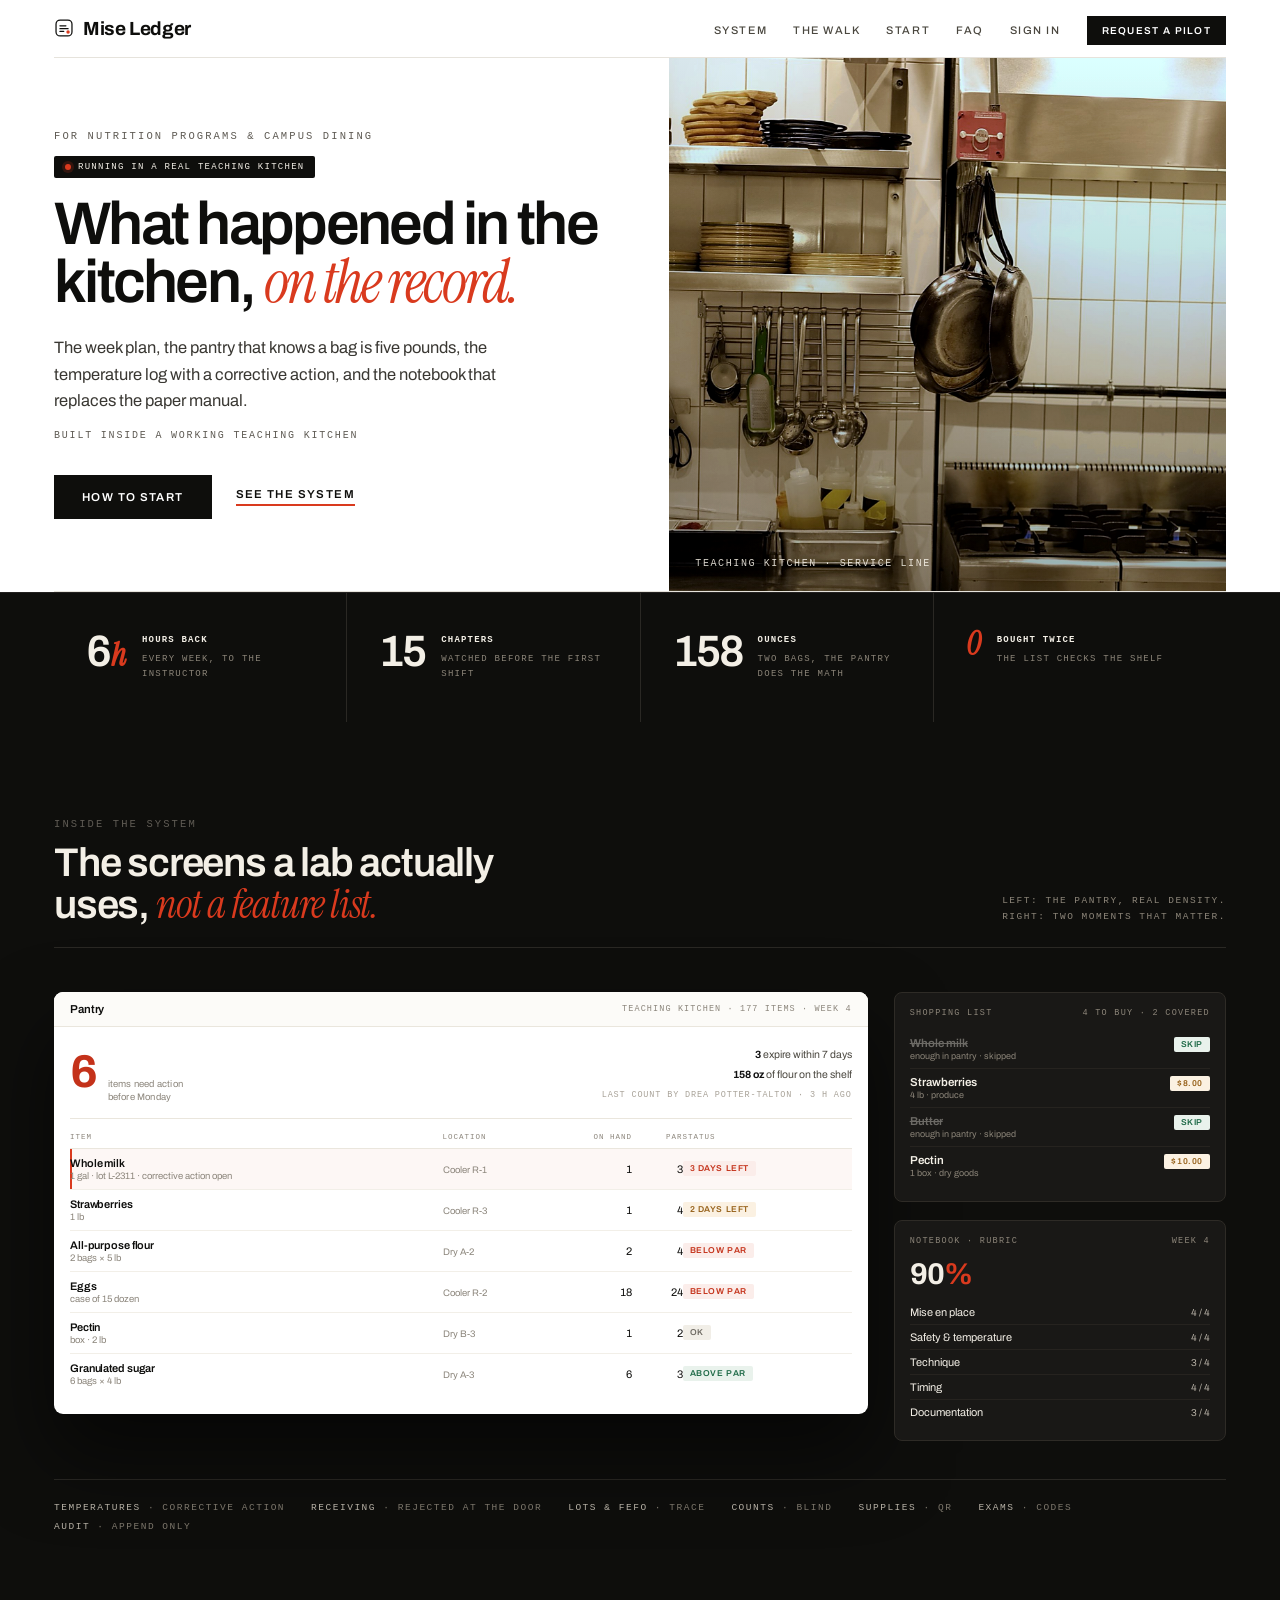
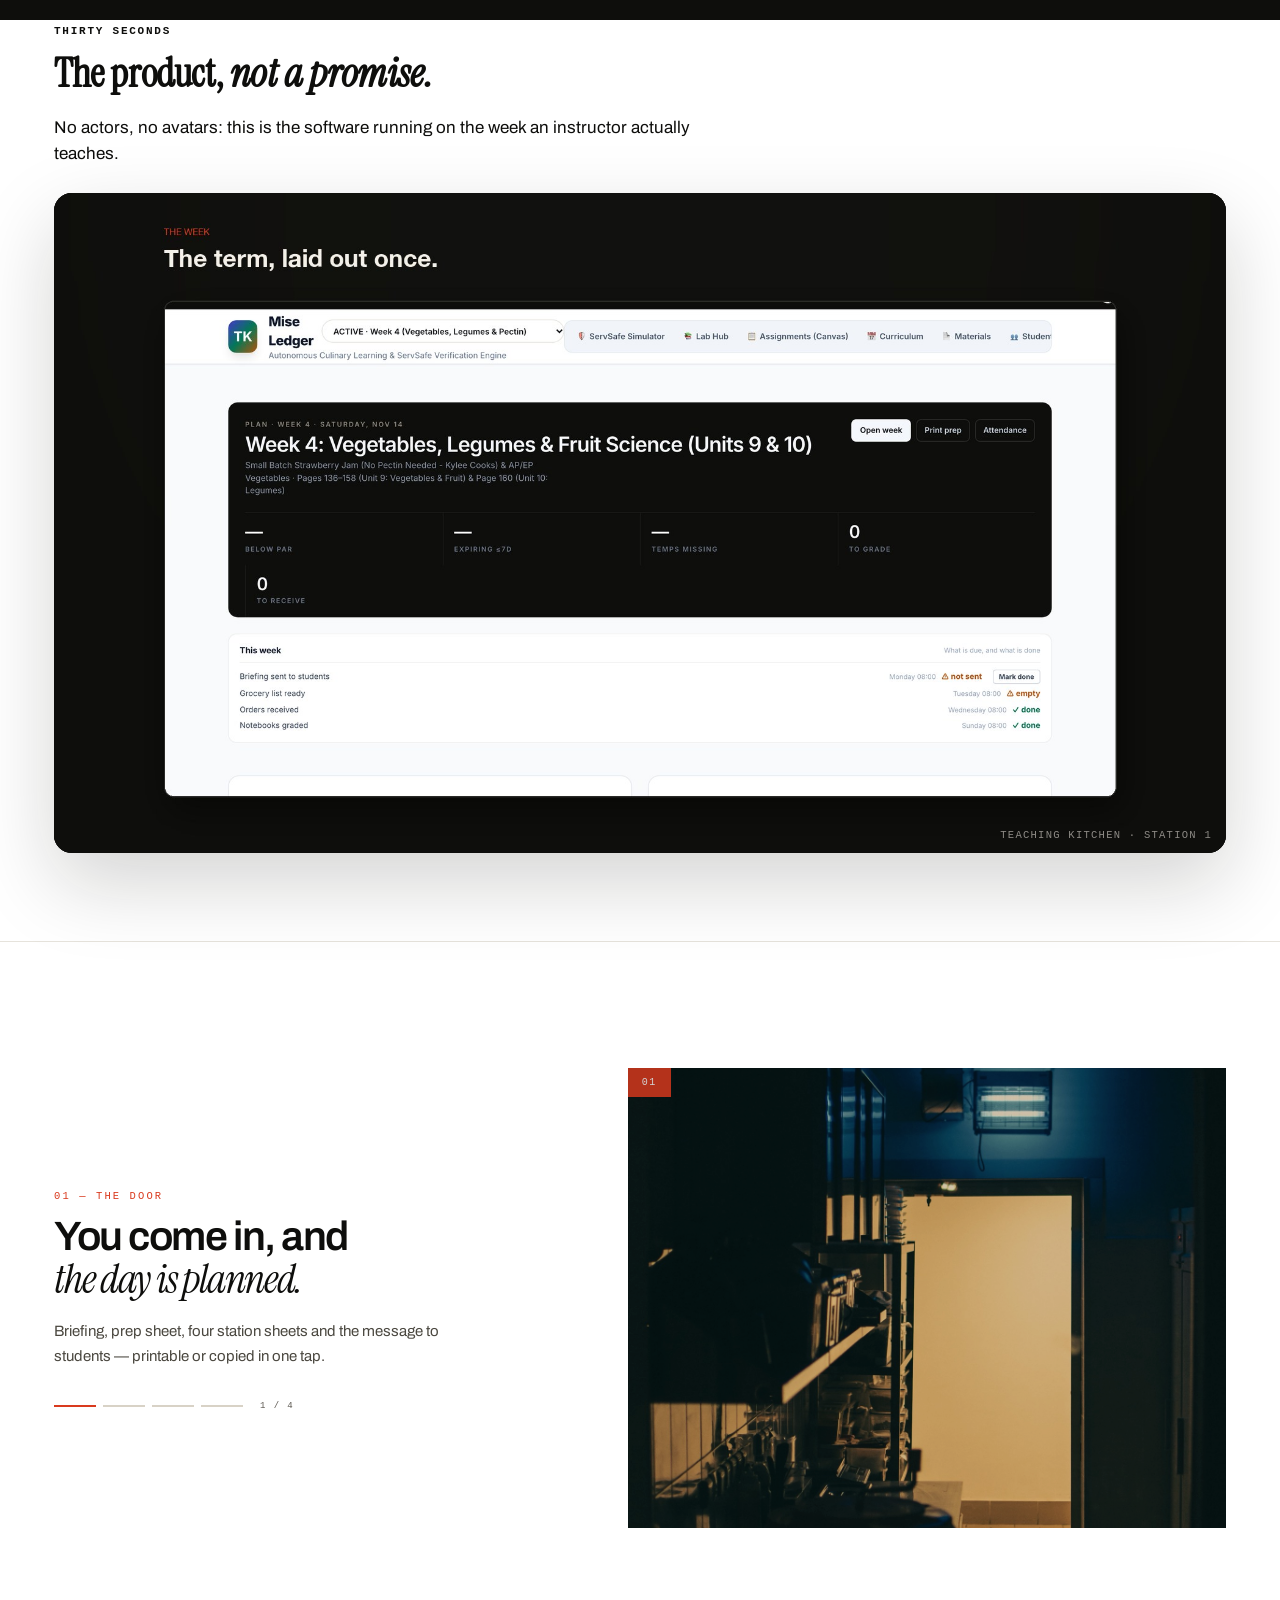
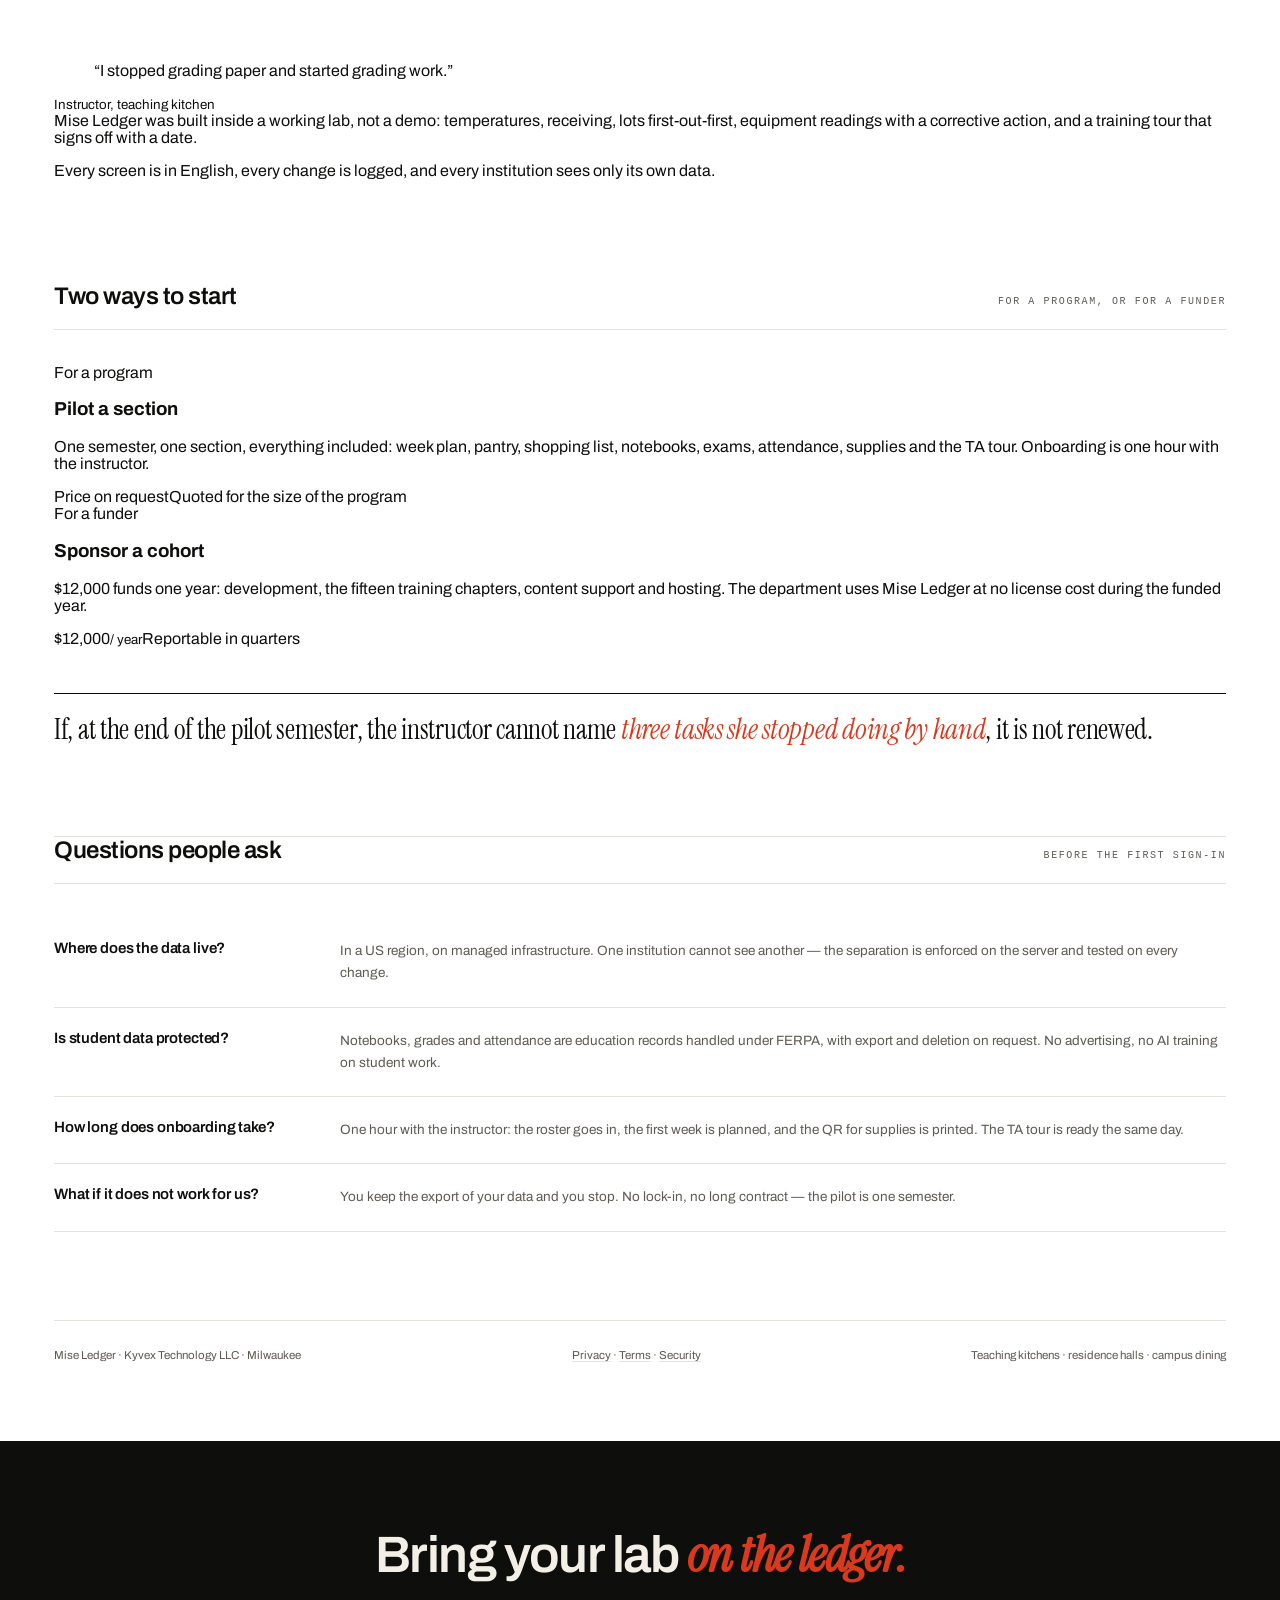
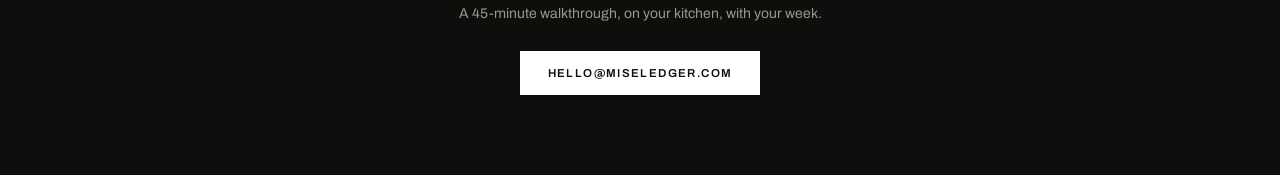
==== index.html @ e0c135ef "landing: the paper a university asks for Privacy, Terms and Security, linked from the footer. They n" ====
<!DOCTYPE html>
<html lang="en">
<head>
<meta charset="UTF-8"/>
<meta name="viewport" content="width=device-width, initial-scale=1"/>
<title>Mise Ledger — the kitchen that remembers</title>
<meta name="description" content="Mise Ledger is the lab-operations system for teaching kitchens: week plans, a pantry that knows its pack sizes, temperatures with corrective actions, and the notebook that replaces the paper manual."/>
<meta property="og:title" content="Mise Ledger — what happened in the kitchen, on the record"/>
<meta property="og:image" content="og.png"/>
<meta property="og:image:width" content="1200"/>
<meta property="og:image:height" content="630"/>
<meta property="og:type" content="website"/>
<meta name="twitter:card" content="summary_large_image"/>
<meta name="twitter:image" content="og.png"/>
<meta property="og:description" content="Built inside a working teaching kitchen. One record, from the door to the line."/>
<link rel="preconnect" href="https://fonts.googleapis.com">
<link rel="preconnect" href="https://fonts.gstatic.com" crossorigin>
<link href="https://fonts.googleapis.com/css2?family=Archivo:wght@400;500;600;700&family=Instrument+Serif:ital@0;1&display=swap" rel="stylesheet">
<style>
  :root{
    --ink:#0E0E0C; --paper:#FFFFFF; --soft:#F7F6F3; --grey:#5F5B54; --rule:#E6E3DC; --red:#D93A1E;
    --sans:"Archivo",-apple-system,Helvetica,Arial,sans-serif;
    --serif:"Instrument Serif",Georgia,serif;
    --mono:ui-monospace,SFMono-Regular,Menlo,monospace;
  }
  *{box-sizing:border-box}
  h1,h2,h3,blockquote{text-wrap:balance}
  ::selection{background:var(--red);color:#fff}
  a:focus-visible,button:focus-visible{outline:2px solid var(--red);outline-offset:3px}
  html{scroll-behavior:smooth}
  section[id],div[id]{scroll-margin-top:24px}
  @media (prefers-reduced-motion: reduce){html{scroll-behavior:auto}}
  /* entrada suave por sección */
  .rv{opacity:0;transform:translateY(16px);transition:opacity .6s ease,transform .6s cubic-bezier(.22,.7,.2,1)}
  .rv.in{opacity:1;transform:none}
  @media (prefers-reduced-motion: reduce){.rv{opacity:1;transform:none;transition:none}}
  /* barra de progreso fina */
  #scrollbar{position:fixed;top:0;left:0;right:0;height:2px;background:transparent;z-index:9999;pointer-events:none}
  #scrollbar i{display:block;height:100%;width:100%;background:var(--red);transform:scaleX(0);transform-origin:0 50%;transition:transform .12s linear}
  /* crossfade de la caminata */
  .walkphoto{overflow:hidden}
  .walkphoto .ph{position:absolute;inset:0;background-position:center 30%;background-size:cover;background-repeat:no-repeat;opacity:0;transition:opacity .7s ease;z-index:1;filter:saturate(.85) contrast(1.04)}
  .walkphoto .ph.on{opacity:1}
  .walkphoto .tag{z-index:3}
  body{margin:0;background:var(--paper);color:var(--ink);font-family:var(--sans);-webkit-font-smoothing:antialiased}
  .wrap{max-width:1240px;margin:0 auto;padding:0 34px}
  a{color:inherit;text-decoration:none}
  /* header */
  header{display:flex;align-items:center;justify-content:space-between;padding:18px 0;position:sticky;top:0;z-index:60;background:rgba(255,255,255,.9);backdrop-filter:blur(12px);-webkit-backdrop-filter:blur(12px);border-bottom:1px solid var(--rule)}
  .mark{font-weight:700;font-size:19px;letter-spacing:-.02em}
  .mark i{color:var(--red);font-style:normal}
  nav a{font-size:11px;letter-spacing:.14em;text-transform:uppercase;margin-left:26px;color:#4A473F;font-weight:500}
  nav a:hover{color:var(--red)}
  nav .navcta{background:var(--ink);color:#fff;padding:9px 15px;font-size:10px;letter-spacing:.13em;font-weight:600;margin-left:26px}
  nav .navcta:hover{background:var(--red);color:#fff}
  .rule{height:1px;background:var(--rule)}
  /* hero */
  .hero{display:grid;grid-template-columns:1.05fr .95fr;border-bottom:1px solid var(--rule)}
  .hero-copy{padding:72px 54px 72px 0;display:flex;flex-direction:column;justify-content:center}
  .kicker{font-family:var(--mono);font-size:10.5px;letter-spacing:.2em;text-transform:uppercase;color:var(--grey)}
  .hero-topline{display:flex;align-items:center;gap:14px;flex-wrap:wrap}
  .live{font-family:var(--mono);font-size:9px;letter-spacing:.14em;text-transform:uppercase;color:#F3EFE6;background:var(--ink);padding:6px 11px;border-radius:2px;display:inline-flex;align-items:center;gap:7px}
  .live i{width:6px;height:6px;border-radius:50%;background:var(--red);box-shadow:0 0 0 3px rgba(217,58,30,.18)}
  h1{margin:18px 0 0;font-size:clamp(40px,4.7vw,66px);line-height:.95;letter-spacing:-.045em;font-weight:600}
  h1 em{font-family:var(--serif);font-style:italic;font-weight:400;color:var(--red)}
  .lede{margin:24px 0 0;font-size:16.5px;line-height:1.6;color:#3A3833;max-width:470px}
  .for{margin-top:16px;font-family:var(--mono);font-size:10px;letter-spacing:.18em;text-transform:uppercase;color:var(--grey)}
  .actions{margin-top:34px;display:flex;align-items:center;gap:24px;flex-wrap:wrap}
  .btn{background:var(--ink);color:#fff;font-size:11.5px;letter-spacing:.12em;text-transform:uppercase;font-weight:600;padding:16px 28px}
  .btn:hover{background:var(--red)}
  .link{font-size:11.5px;letter-spacing:.12em;text-transform:uppercase;font-weight:600;border-bottom:2px solid var(--red);padding-bottom:4px}
  .shot{position:relative;background:#141310 url('img/hero.jpg') center 42%/cover no-repeat;min-height:480px;filter:contrast(1.08) saturate(1.04)}
  .shot::after{content:"";position:absolute;inset:0;background:linear-gradient(180deg,rgba(14,14,12,.04),rgba(14,14,12,.34))}
  .shot .cap{position:absolute;left:26px;bottom:22px;z-index:2;color:#F3EFE6;font-family:var(--mono);font-size:10px;letter-spacing:.16em;text-transform:uppercase;opacity:.85}
  /* product mockups */
  .inside{background:var(--ink);color:#F3EFE6;padding:96px 0 84px;overflow:hidden}
  .inside-head{display:grid;grid-template-columns:1fr auto;align-items:end;gap:24px;border-bottom:1px solid #2A2824;padding-bottom:22px}
  .inside-head h2{margin:12px 0 0;font-size:clamp(26px,3.2vw,40px);line-height:1.04;letter-spacing:-.03em;font-weight:600;max-width:620px}
  .inside-head h2 em{font-family:var(--serif);font-style:italic;font-weight:400;color:var(--red)}
  .inside-head .side{font-family:var(--mono);font-size:9.5px;letter-spacing:.16em;text-transform:uppercase;color:#8C8579;text-align:right;line-height:1.7}
  .stage{display:grid;grid-template-columns:1.42fr .58fr;gap:26px;align-items:start;margin-top:44px}
  .window{background:#fff;color:var(--ink);border-radius:9px;overflow:hidden;box-shadow:0 40px 80px rgba(0,0,0,.55),0 1px 0 rgba(255,255,255,.35) inset}
  .win-bar{display:flex;align-items:center;justify-content:space-between;padding:11px 16px;border-bottom:1px solid #EAE6DD;background:#FCFBF8}
  .win-name{font-size:11.5px;font-weight:600;letter-spacing:-.01em}
  .win-meta{font-family:var(--mono);font-size:8.5px;letter-spacing:.13em;text-transform:uppercase;color:#8C867C}
  .win-body{padding:18px 16px 20px}
  .whead{display:grid;grid-template-columns:auto 1fr;gap:26px;align-items:end;padding-bottom:14px;margin-bottom:14px;border-bottom:1px solid #EAE6DD}
  .wbig{display:flex;align-items:baseline;gap:12px}
  .wbig .num{font-size:46px;font-weight:700;letter-spacing:-.05em;color:#C4321A;line-height:.9;font-variant-numeric:tabular-nums}
  .wbig .lab{font-size:9.5px;line-height:1.35;color:#8C867C;letter-spacing:.02em}
  .wfacts{font-size:10.5px;color:#4A473F;line-height:1.85;text-align:right}
  .wfacts b{font-weight:700;color:#111}
  .wfacts .muted{font-family:var(--mono);font-size:8.5px;letter-spacing:.1em;text-transform:uppercase;color:#A9A399;margin-top:4px}
  .kpi{background:#FCFBF8;padding:11px 12px}
  .kpi .v{font-size:19px;font-weight:700;letter-spacing:-.03em;font-variant-numeric:tabular-nums}
  .kpi .v.r{color:var(--red)}
  .kpi .k{font-family:var(--mono);font-size:8px;letter-spacing:.12em;text-transform:uppercase;color:#8C867C;margin-top:3px}
  table.tbl{width:100%;border-collapse:collapse;font-size:11px}
  table.tbl td.r{font-variant-numeric:tabular-nums;padding-left:10px}
  table.tbl th{font-family:var(--mono);font-size:7.5px;letter-spacing:.13em;text-transform:uppercase;color:#8C867C;text-align:left;font-weight:500;padding:0 0 7px;border-bottom:1px solid #EAE6DD}
  table.tbl th.r,table.tbl td.r{text-align:right;font-variant-numeric:tabular-nums}
  table.tbl td{padding:8px 0;border-bottom:1px solid #F2EFE8;vertical-align:middle}
  table.tbl tr:last-child td{border-bottom:0}
  table.tbl tr.flag td{background:#FDF7F5}
  table.tbl tr.flag td:first-child{box-shadow:inset 2px 0 0 #D93A1E}
  .it{font-weight:600;letter-spacing:-.01em}
  .sub{display:block;font-size:9.5px;color:#8C867C;margin-top:2px;letter-spacing:0}
  .pill{display:inline-block;font-size:8.5px;letter-spacing:.07em;text-transform:uppercase;padding:3px 7px;border-radius:2px;white-space:nowrap;font-weight:600}
  .pill.r{background:#FBEDEA;color:#C4321A}
  .pill.a{background:#FBF1E2;color:#96611A}
  .pill.g{background:#E9F2EC;color:#1E6A47}
  .pill.n{background:#F1EEE7;color:#6E6A63}
  .details{display:grid;gap:18px}
  .detail{background:#191816;border:1px solid #2E2B26;border-radius:8px;padding:15px 15px 16px;color:#F3EFE6}
  .detail .dl{font-family:var(--mono);font-size:8.5px;letter-spacing:.15em;text-transform:uppercase;color:#8C8579;display:flex;justify-content:space-between;margin-bottom:12px}
  .line{display:flex;align-items:baseline;justify-content:space-between;gap:10px;padding:7px 0;border-bottom:1px solid #26231F;font-size:11.5px}
  .line:last-child{border-bottom:0}
  .line b{font-weight:600}
  .line .x{opacity:.38;text-decoration:line-through}
  .line span.mut{display:block;font-size:9px;color:#8C8579;margin-top:2px}
  .skill{display:flex;align-items:center;justify-content:space-between;gap:10px;font-size:11px;padding:6px 0;border-bottom:1px solid #26231F}
  .skill:last-child{border-bottom:0}
  .skill i{font-style:normal;font-variant-numeric:tabular-nums;color:#B6B0A5;font-size:10px}
  .big-n{font-size:30px;font-weight:700;letter-spacing:-.035em;font-variant-numeric:tabular-nums}
  .big-n em{font-style:normal;color:var(--red)}
  .modules{margin-top:38px;border-top:1px solid #2A2824;padding-top:18px;font-family:var(--mono);font-size:9.5px;letter-spacing:.16em;text-transform:uppercase;color:#7C766B;display:flex;flex-wrap:wrap;gap:0 26px;line-height:2}
  .modules b{color:#B6B0A5;font-weight:500}
  .pricing{display:grid;grid-template-columns:1fr .9fr;gap:56px;align-items:center}
  .price{font-size:clamp(56px,7vw,96px);font-weight:700;letter-spacing:-.05em;line-height:.95}
  .price small{display:block;font-family:var(--mono);font-size:11px;letter-spacing:.16em;text-transform:uppercase;color:var(--grey);margin-top:12px}
  .pledge{border-top:1px solid var(--ink);padding-top:18px;font-family:var(--serif);font-size:clamp(20px,2.4vw,28px);line-height:1.3;letter-spacing:-.01em}
  .pledge em{color:var(--red)}
  /* --- restored: sections that lost their rules --- */
  section.pad{padding:88px 0}
  .head{display:flex;align-items:baseline;justify-content:space-between;gap:20px;border-bottom:1px solid var(--rule);padding-bottom:20px;margin-bottom:34px}
  .head h2{margin:0;font-size:24px;letter-spacing:-.02em;font-weight:600}
  .head span{font-family:var(--mono);font-size:10px;letter-spacing:.16em;text-transform:uppercase;color:var(--grey)}
  /* band: four facts, stacked value + label */
  .band{background:var(--ink);color:#F3EFE6;border-top:1px solid #232120}
  .band .in{display:grid;grid-template-columns:repeat(4,1fr);gap:1px;background:#2A2824}
  .band .cell{background:var(--ink);padding:36px 32px 40px;display:grid;grid-template-columns:auto 1fr;grid-template-rows:auto;align-items:start;column-gap:16px}
  .band .val{font-size:44px;font-weight:600;letter-spacing:-.045em;line-height:1;font-variant-numeric:tabular-nums;display:flex;align-items:baseline;gap:2px;grid-column:1;grid-row:1}
  .band .val em{font-family:var(--serif);font-style:italic;color:var(--red);font-size:.72em;letter-spacing:0}
  .band .lab{margin:4px 0 0;font-family:var(--mono);font-size:9px;letter-spacing:.14em;text-transform:uppercase;color:#8C8579;line-height:1.65;max-width:none;grid-column:2;grid-row:1;align-self:start}
  .band .lab b{display:block;color:#F3EFE6;font-weight:600;letter-spacing:.13em;margin-bottom:4px}
  #walk{background:var(--paper);padding:96px 0 0;border-top:1px solid var(--rule)}
  .walkgrid{display:grid;grid-template-columns:.92fr 1.08fr;gap:64px;align-items:center;min-height:520px}
  .walktxt .step{font-family:var(--mono);font-size:10.5px;letter-spacing:.2em;text-transform:uppercase;color:var(--red)}
  .walktxt h2{margin:14px 0 0;font-size:clamp(28px,3.2vw,44px);line-height:1.03;letter-spacing:-.035em;font-weight:600;max-width:430px}
  .walktxt h2 em{font-family:var(--serif);font-style:italic;font-weight:400}
  .walktxt p{margin:18px 0 0;color:#4A473F;font-size:15px;line-height:1.65;max-width:400px}
  .prog{display:flex;gap:7px;margin-top:32px}
  .prog i{display:block;width:42px;height:2px;background:#D8D2C6}
  .prog i.on{background:var(--red)}
  .prog{align-items:center}
  .pcount{margin-left:10px;font-family:var(--mono);font-size:9px;letter-spacing:.16em;color:var(--grey)}
  .walkphoto{background:#141310 center 30%/cover no-repeat;min-height:460px;position:relative}
  .walkphoto::after{content:"";position:absolute;inset:0;background:rgba(14,14,12,.18);z-index:2;pointer-events:none}
  .walkphoto .tag{position:absolute;left:0;top:0;z-index:2;background:var(--red);color:#fff;font-family:var(--mono);font-size:10px;letter-spacing:.16em;text-transform:uppercase;padding:9px 14px}
  .faq{border-top:1px solid var(--rule)}
  .faq .q{border-bottom:1px solid var(--rule);padding:22px 0;display:grid;grid-template-columns:.3fr 1fr;gap:20px}
  .faq .q h4{margin:0;font-size:15px;font-weight:600;letter-spacing:-.01em}
  .faq .q p{margin:0;font-size:13.5px;line-height:1.65;color:var(--grey)}
  .cta{background:var(--ink);color:#F3EFE6;padding:80px 0;text-align:center}
  .cta h2{margin:0;font-size:clamp(30px,4vw,52px);letter-spacing:-.03em;font-weight:600}
  .cta h2 em{font-family:var(--serif);font-style:italic;color:var(--red)}
  .cta .sub{margin:18px 0 0;color:#9C978D;font-size:14px}
  .cta .btn{margin-top:30px;display:inline-block;background:#fff;color:var(--ink)}
  .cta .btn:hover{background:var(--red);color:#fff}
  footer a{color:inherit;text-decoration:none;border-bottom:1px solid var(--rule)}
  footer a:hover{border-color:var(--ink)}
  footer{border-top:1px solid var(--rule);padding:28px 0 80px;display:flex;justify-content:space-between;gap:20px;font-size:11.5px;color:var(--grey)}
  @media (max-width:980px){
    .hero{grid-template-columns:1fr}
    .hero-copy{padding:52px 0}
    .shot{min-height:330px;order:-1}
    .stage{grid-template-columns:1fr;gap:18px}
    .inside-head{grid-template-columns:1fr;gap:10px}
    .inside{padding:72px 0 64px}
    .walkgrid{grid-template-columns:1fr;gap:28px;padding-bottom:48px}
    #walk{padding:72px 0 0}
    .apps{grid-template-columns:1fr}
    .tiers{grid-template-columns:1fr}
    .tier + .tier{border-left:0;border-top:1px solid var(--rule)}
    .pricing{grid-template-columns:1fr;gap:24px}
    .quote{grid-template-columns:1fr;gap:24px}
    .faq .q{grid-template-columns:1fr;gap:8px}
    .band .in{grid-template-columns:repeat(2,1fr)}
    .band .cell{padding:28px 22px 32px}
    .band .val{font-size:36px}
    .band .lab{max-width:none}
    .modules{gap:0 18px;font-size:9px}
    footer{flex-direction:column;gap:8px;padding:24px 0 64px}
    .win-body{overflow-x:auto;-webkit-overflow-scrolling:touch}
  }
  @media (max-width:640px){
    .wrap{padding:0 20px}
    header{padding:12px 0}
    .mark{font-size:17px}
    nav a:not(.navcta){display:none}
    nav .navcta{margin-left:0;padding:11px 14px;font-size:9.5px}
    .hero-copy{padding:34px 0}
    .shot{min-height:240px}
    h1{font-size:clamp(30px,8.4vw,40px);line-height:.98}
    .lede{font-size:15.5px;margin-top:20px}
    .hero-topline{gap:10px}
    .live{font-size:8px;padding:5px 9px}
    .actions{margin-top:26px;gap:16px;flex-direction:column;align-items:stretch}
    .actions .btn,.actions .link{text-align:center}
    .actions .link{border-bottom:0;padding:4px 0}
    .band .in{grid-template-columns:1fr}
    .band .cell{padding:22px 20px 24px;display:block}
    .band .val{font-size:30px}
    .band .lab{margin-top:6px;font-size:9px;line-height:1.6}
    .inside{padding:56px 0 48px}
    .inside-head h2{font-size:24px}
    .stage{margin-top:26px}
    .win-bar{padding:9px 12px}
    .win-meta{display:none}
    .win-body{padding:12px 10px 14px}
    .whead{grid-template-columns:1fr;gap:8px;padding-bottom:10px}
    .wbig .num{font-size:36px}
    .wfacts{text-align:left}
    table.tbl{font-size:10px}
    table.tbl th:nth-child(2),table.tbl td:nth-child(2){display:none}
    table.tbl th,table.tbl td{padding-top:7px;padding-bottom:7px}
    .pill{font-size:7.5px;padding:2px 5px}
    .detail{padding:13px 12px 14px}
    .modules{display:none}
    #walk{padding:56px 0 0}
    .walktxt h2{font-size:26px}
    .walkphoto{min-height:240px}
    .walkgrid{gap:22px;padding-bottom:36px}
    .head h2{font-size:20px}
    .head span{display:none}
    section.pad{padding:56px 0}
    .quote blockquote{font-size:24px}
    .tier{padding:26px 20px}
    .tier h3{font-size:20px}
    .tier-price{font-size:26px}
    .pledge{font-size:19px}
    .cta{padding:56px 0}
    .cta h2{font-size:28px}
    .cta .btn{width:100%}
    .pcount{font-size:8px}
  }

/* film */
.filmhead{max-width:640px;margin:0 0 26px}
.filmhead .step{font:600 11px/1 var(--mono,ui-monospace,monospace);letter-spacing:.16em;text-transform:uppercase;color:var(--accent)}
.filmhead h2{font:600 clamp(26px,3.4vw,40px)/1.1 var(--serif,"Instrument Serif",Georgia,serif);margin:.34em 0 .5em;letter-spacing:-.01em}
.filmhead p{margin:0;color:var(--muted);font-size:clamp(15px,1.5vw,17px);line-height:1.55}
.filmwrap{position:relative;border-radius:18px;overflow:hidden;background:#0e0e0c;box-shadow:0 30px 80px rgba(14,14,12,.18)}
.filmwrap video{display:block;width:100%;height:auto;aspect-ratio:16/9;background:#0e0e0c}
.filmcap{position:absolute;right:14px;bottom:12px;font:500 10.5px/1 ui-monospace,monospace;letter-spacing:.12em;text-transform:uppercase;color:rgba(245,241,233,.55);pointer-events:none}
@media (max-width:640px){.filmcap{display:none}}
</style>
</head>
<body>
<div id="scrollbar"><i></i></div>
<div class="wrap">
  <header>
    <div class="mark"><svg width="20" height="20" viewBox="0 0 64 64" aria-hidden="true" style="vertical-align:-3px;margin-right:9px"><rect x="6.5" y="6.5" width="51" height="51" rx="13" fill="none" stroke="currentColor" stroke-width="4"/><rect x="17" y="23" width="23" height="4" rx="2" fill="currentColor"/><rect x="17" y="32" width="30" height="4" rx="2" fill="currentColor"/><rect x="17" y="41" width="16" height="4" rx="2" fill="currentColor"/><circle cx="45" cy="45" r="5.5" fill="#D93A1E"/></svg>Mise Ledger</div>
    <nav><a href="#system">System</a><a href="#walk">The walk</a><a href="#price">Start</a><a href="#faq">FAQ</a><a href="https://app.miseledger.com" style="margin-left:26px">Sign in</a><a class="navcta" href="mailto:hello@kyvex.tech?subject=Pilot">Request a pilot</a></nav>
  </header>
</div>

<div class="wrap">
  <section class="hero">
    <div class="hero-copy">
      <div class="hero-topline"><span class="kicker">For nutrition programs &amp; campus dining</span><span class="live"><i></i>Running in a real teaching kitchen</span></div>
      <h1>What happened in the kitchen, <em>on the record.</em></h1>
      <p class="lede">The week plan, the pantry that knows a bag is five pounds, the temperature log with a corrective action, and the notebook that replaces the paper manual.</p>
      <div class="for">Built inside a working teaching kitchen</div>
      <div class="actions">
        <a class="btn" href="#price">How to start</a>
        <a class="link" href="#system">See the system</a>
      </div>
    </div>
    <div class="shot"><span class="cap">Teaching kitchen · service line</span></div>
  </section>
</div>

<div class="band">
  <div class="wrap"><div class="in">
    <div class="cell"><div class="val">6<em>h</em></div><div class="lab"><b>Hours back</b>every week, to the instructor</div></div>
    <div class="cell"><div class="val">15</div><div class="lab"><b>Chapters</b>watched before the first shift</div></div>
    <div class="cell"><div class="val">158</div><div class="lab"><b>Ounces</b>two bags, the pantry does the math</div></div>
    <div class="cell"><div class="val"><em>0</em></div><div class="lab"><b>Bought twice</b>the list checks the shelf</div></div>
  </div></div>
</div>

<div class="inside" id="system">
  <div class="wrap">
    <div class="inside-head">
      <div>
        <div class="kicker">Inside the system</div>
        <h2>The screens a lab actually uses, <em>not a feature list.</em></h2>
      </div>
      <div class="side">Left: the pantry, real density.<br>Right: two moments that matter.</div>
    </div>

    <div class="stage">
      <figure class="window" style="margin:0">
        <div class="win-bar"><span class="win-name">Pantry</span><span class="win-meta">Teaching kitchen · 177 items · week 4</span></div>
        <div class="win-body">
          <div class="whead">
            <div class="wbig"><span class="num">6</span><span class="lab">items need action<br>before Monday</span></div>
            <div class="wfacts">
              <div><b>3</b> expire within 7 days</div>
              <div><b>158 oz</b> of flour on the shelf</div>
              <div class="muted">last count by Drea Potter-Talton · 3 h ago</div>
            </div>
          </div>
          <table class="tbl">
            <thead><tr><th>Item</th><th>Location</th><th class="r">On hand</th><th class="r">Par</th><th>Status</th></tr></thead>
            <tbody>
              <tr class="flag"><td><span class="it">Whole milk</span><span class="sub">1 gal · lot L-2311 · corrective action open</span></td><td><span class="sub">Cooler R-1</span></td><td class="r">1</td><td class="r">3</td><td><span class="pill r">3 days left</span></td></tr>
              <tr><td><span class="it">Strawberries</span><span class="sub">1 lb</span></td><td><span class="sub">Cooler R-3</span></td><td class="r">1</td><td class="r">4</td><td><span class="pill a">2 days left</span></td></tr>
              <tr><td><span class="it">All-purpose flour</span><span class="sub">2 bags × 5 lb</span></td><td><span class="sub">Dry A-2</span></td><td class="r">2</td><td class="r">4</td><td><span class="pill r">below par</span></td></tr>
              <tr><td><span class="it">Eggs</span><span class="sub">case of 15 dozen</span></td><td><span class="sub">Cooler R-2</span></td><td class="r">18</td><td class="r">24</td><td><span class="pill r">below par</span></td></tr>
              <tr><td><span class="it">Pectin</span><span class="sub">box · 2 lb</span></td><td><span class="sub">Dry B-3</span></td><td class="r">1</td><td class="r">2</td><td><span class="pill n">ok</span></td></tr>
              <tr><td><span class="it">Granulated sugar</span><span class="sub">6 bags × 4 lb</span></td><td><span class="sub">Dry A-3</span></td><td class="r">6</td><td class="r">3</td><td><span class="pill g">above par</span></td></tr>
            </tbody>
          </table>
        </div>
      </figure>

      <div class="details">
        <figure class="detail" style="margin:0">
          <div class="dl"><span>Shopping list</span><span>4 to buy · 2 covered</span></div>
          <div class="line"><span><b class="x">Whole milk</b><span class="mut">enough in pantry · skipped</span></span><span class="pill g">skip</span></div>
          <div class="line"><span><b>Strawberries</b><span class="mut">4 lb · produce</span></span><span class="pill a">$8.00</span></div>
          <div class="line"><span><b class="x">Butter</b><span class="mut">enough in pantry · skipped</span></span><span class="pill g">skip</span></div>
          <div class="line"><span><b>Pectin</b><span class="mut">1 box · dry goods</span></span><span class="pill a">$10.00</span></div>
        </figure>

        <figure class="detail" style="margin:0">
          <div class="dl"><span>Notebook · rubric</span><span>week 4</span></div>
          <div class="big-n" style="margin-bottom:10px">90<em>%</em></div>
          <div class="skill"><span>Mise en place</span><i>4 / 4</i></div>
          <div class="skill"><span>Safety &amp; temperature</span><i>4 / 4</i></div>
          <div class="skill"><span>Technique</span><i>3 / 4</i></div>
          <div class="skill"><span>Timing</span><i>4 / 4</i></div>
          <div class="skill"><span>Documentation</span><i>3 / 4</i></div>
        </figure>
      </div>
    </div>

    <div class="modules">
      <span><b>Temperatures</b> · corrective action</span>
      <span><b>Receiving</b> · rejected at the door</span>
      <span><b>Lots &amp; FEFO</b> · trace</span>
      <span><b>Counts</b> · blind</span>
      <span><b>Supplies</b> · QR</span>
      <span><b>Exams</b> · codes</span>
      <span><b>Audit</b> · append only</span>
    </div>
  </div>
</div>

<section id="film" class="pad" style="padding-top:0">
  <div class="wrap">
    <div class="filmhead">
      <span class="step">Thirty seconds</span>
      <h2>The product, <em>not a promise.</em></h2>
      <p>No actors, no avatars: this is the software running on the week an instructor actually teaches.</p>
    </div>
    <div class="filmwrap">
      <video id="filmVideo" poster="/film/poster.jpg" playsinline muted loop preload="metadata" controls
             aria-label="Walkthrough of Mise Ledger">
        <source src="/film/miseledger.mp4" type="video/mp4"/>
        Your browser cannot play this video. It shows the week plan, pantry, temperatures, ServSafe map and counts.
      </video>
      <span class="filmcap">Teaching kitchen · Station 1</span>
    </div>
  </div>
</section>

<section id="walk">
  <div class="wrap">
    <div class="walkgrid">
      <div class="walktxt">
        <span class="step" id="step">01 — The door</span>
        <h2 id="title">You come in, and <em>the day is planned.</em></h2>
        <p id="copy">Briefing, prep sheet, four station sheets and the message to students — printable or copied in one tap.</p>
        <div class="prog"><i class="on"></i><i></i><i></i><i></i><span class="pcount" id="pcount">1 / 4</span></div>
      </div>
      <div class="walkphoto" id="walkphoto"><div class="ph" id="phA"></div><div class="ph" id="phB"></div><span class="tag" id="wtag">01</span></div>
    </div>
  </div>
</section>

<div class="wrap">
  <section class="pad" id="why">
    <div class="quote">
      <div>
        <blockquote>“I stopped grading paper and started grading work.”</blockquote>
        <small>Instructor, teaching kitchen</small>
      </div>
      <div class="body">
        <p style="margin-top:0">Mise Ledger was built inside a working lab, not a demo: temperatures, receiving, lots first-out-first, equipment readings with a corrective action, and a training tour that signs off with a date.</p>
        <p>Every screen is in English, every change is logged, and every institution sees only its own data.</p>
      </div>
    </div>
  </section>

  <section class="pad" id="price" style="padding-top:0">
    <div class="head"><h2>Two ways to start</h2><span>For a program, or for a funder</span></div>
    <div class="tiers">
      <article class="tier">
        <div class="tier-tag">For a program</div>
        <h3>Pilot a section</h3>
        <p>One semester, one section, everything included: week plan, pantry, shopping list, notebooks, exams, attendance, supplies and the TA tour. Onboarding is one hour with the instructor.</p>
        <div class="tier-foot"><span class="tier-price">Price on request</span><span class="tier-note">Quoted for the size of the program</span></div>
      </article>
      <article class="tier dark">
        <div class="tier-tag">For a funder</div>
        <h3>Sponsor a cohort</h3>
        <p>$12,000 funds one year: development, the fifteen training chapters, content support and hosting. The department uses Mise Ledger at no license cost during the funded year.</p>
        <div class="tier-foot"><span class="tier-price">$12,000<small>/ year</small></span><span class="tier-note">Reportable in quarters</span></div>
      </article>
    </div>
    <div class="pledge" style="margin-top:46px">If, at the end of the pilot semester, the instructor cannot name <em>three tasks she stopped doing by hand</em>, it is not renewed.</div>
  </section>

  <section class="pad faq" id="faq" style="padding-top:0">
    <div class="head"><h2>Questions people ask</h2><span>Before the first sign-in</span></div>
    <div class="q"><h4>Where does the data live?</h4><p>In a US region, on managed infrastructure. One institution cannot see another — the separation is enforced on the server and tested on every change.</p></div>
    <div class="q"><h4>Is student data protected?</h4><p>Notebooks, grades and attendance are education records handled under FERPA, with export and deletion on request. No advertising, no AI training on student work.</p></div>
    <div class="q"><h4>How long does onboarding take?</h4><p>One hour with the instructor: the roster goes in, the first week is planned, and the QR for supplies is printed. The TA tour is ready the same day.</p></div>
    <div class="q"><h4>What if it does not work for us?</h4><p>You keep the export of your data and you stop. No lock-in, no long contract — the pilot is one semester.</p></div>
  </section>

  <footer>
    <div>Mise Ledger · Kyvex Technology LLC · Milwaukee</div>
    <div><a href="/privacy.html">Privacy</a> · <a href="/terms.html">Terms</a> · <a href="/security.html">Security</a></div>
    <div>Teaching kitchens · residence halls · campus dining</div>
  </footer>
</div>

<div class="cta">
  <div class="wrap">
    <h2>Bring your lab <em>on the ledger.</em></h2>
    <p class="sub">A 45-minute walkthrough, on your kitchen, with your week.</p>
    <a class="btn" href="mailto:hello@miseledger.com?subject=Pilot">hello@miseledger.com</a>
  </div>
</div>

<script>
  var steps = [
    { step:'01 — The door', title:'You come in, and <em>the day is planned.</em>', copy:'Briefing, prep sheet, four station sheets and the message to students — printable or copied in one tap.', img:'img/walk-1.jpg' },
    { step:'02 — Storage', title:'It knows <em>how much is really there.</em>', copy:'Every bag, box and jar has a pack size. Two bags of five pounds is 158 ounces, and the pantry says so before you ask.', img:'img/walk-2.jpg' },
    { step:'03 — Prep', title:'The list stops buying <em>what is on the shelf.</em>', copy:'Add the recipe; each line answers one question. What the pantry covers is crossed out, faded, and out of the budget.', img:'img/walk-3.jpg' },
    { step:'04 — The line', title:'The lab runs, and <em>the record writes itself.</em>', copy:'Temperatures with a corrective action, counts against the system, lots out first-out-first, notebooks graded on five criteria.', img:'img/walk-4.jpg' }
  ];
  var sEl=document.getElementById('step'), tEl=document.getElementById('title'), cEl=document.getElementById('copy');
  var tag=document.getElementById('wtag');
  var layers=[document.getElementById('phA'),document.getElementById('phB')];
  var bars=[].slice.call(document.querySelectorAll('.prog i'));
  var section=document.getElementById('walk'), last=-1, cur=0, curImg='';

  function setStep(i){
    var st=steps[i];
    sEl.textContent=st.step; tEl.innerHTML=st.title; cEl.textContent=st.copy;
    tag.textContent=('0'+(i+1)).slice(-2);
    bars.forEach(function(b,k){ b.classList.toggle('on', k<=i); });
    var pc=document.getElementById('pcount'); if(pc) pc.textContent=(i+1)+' / 4';
    if(st.img!==curImg){
      curImg=st.img;
      var next=layers[1-cur];
      next.style.backgroundImage="url('"+st.img+"')";
      next.classList.add('on');
      layers[cur].classList.remove('on');
      cur=1-cur;
    }
  }
  setStep(0);

  // entrada suave: cada bloque aparece una sola vez
  var revealSel=['.hero-copy','.shot','.band .in > div','.inside-head','.window','.detail','.walktxt','.walkphoto','section .head','.quote','.tier','.faq .q','.cta h2','.cta .sub','.cta .btn','.modules'];
  var targets=[];
  revealSel.forEach(function(sel){ [].slice.call(document.querySelectorAll(sel)).forEach(function(el){ targets.push(el); }); });
  if('IntersectionObserver' in window && !window.matchMedia('(prefers-reduced-motion: reduce)').matches){
    targets.forEach(function(el,i){
      el.classList.add('rv');
      el.style.transitionDelay=(Math.min(i%4,3)*70)+'ms';
    });
    var io=new IntersectionObserver(function(es){
      es.forEach(function(e){ if(e.isIntersecting){ e.target.classList.add('in'); io.unobserve(e.target); } });
    },{threshold:.12,rootMargin:'0px 0px -40px 0px'});
    targets.forEach(function(el){ io.observe(el); });
  }

  // barra de progreso + paso de la caminata
  var bar=document.querySelector('#scrollbar i');
  function onScroll(){
    var docH=document.documentElement.scrollHeight-window.innerHeight;
    var p=docH>0?Math.min(1,window.scrollY/docH):0;
    if(bar) bar.style.transform='scaleX('+p+')';
    var r=section.getBoundingClientRect();
    var total=section.offsetHeight-window.innerHeight;
    var q=total>0?Math.min(1,Math.max(0,-r.top/total)):0;
    var i=Math.min(3,Math.floor(q*4));
    if(i!==last){ last=i; setStep(i); }
  }
  window.addEventListener('scroll', onScroll, { passive:true });
  window.addEventListener('resize', onScroll);
  onScroll();
</script>

<script>
/* The film plays when it is on screen and pauses when it is not: no autoplaying
   sound, no battery spent on a section nobody is looking at. */
(function(){
  var v = document.getElementById('filmVideo');
  if (!v || !('IntersectionObserver' in window)) return;
  v.removeAttribute('controls');
  v.addEventListener('click', function(){ if (v.paused) { v.play(); } else { v.pause(); } });
  new IntersectionObserver(function(entries){
    entries.forEach(function(e){
      if (e.isIntersecting) { v.play().catch(function(){}); }
      else { v.pause(); }
    });
  }, { threshold: 0.35 }).observe(v);
})();
</script>
</body>
</html>
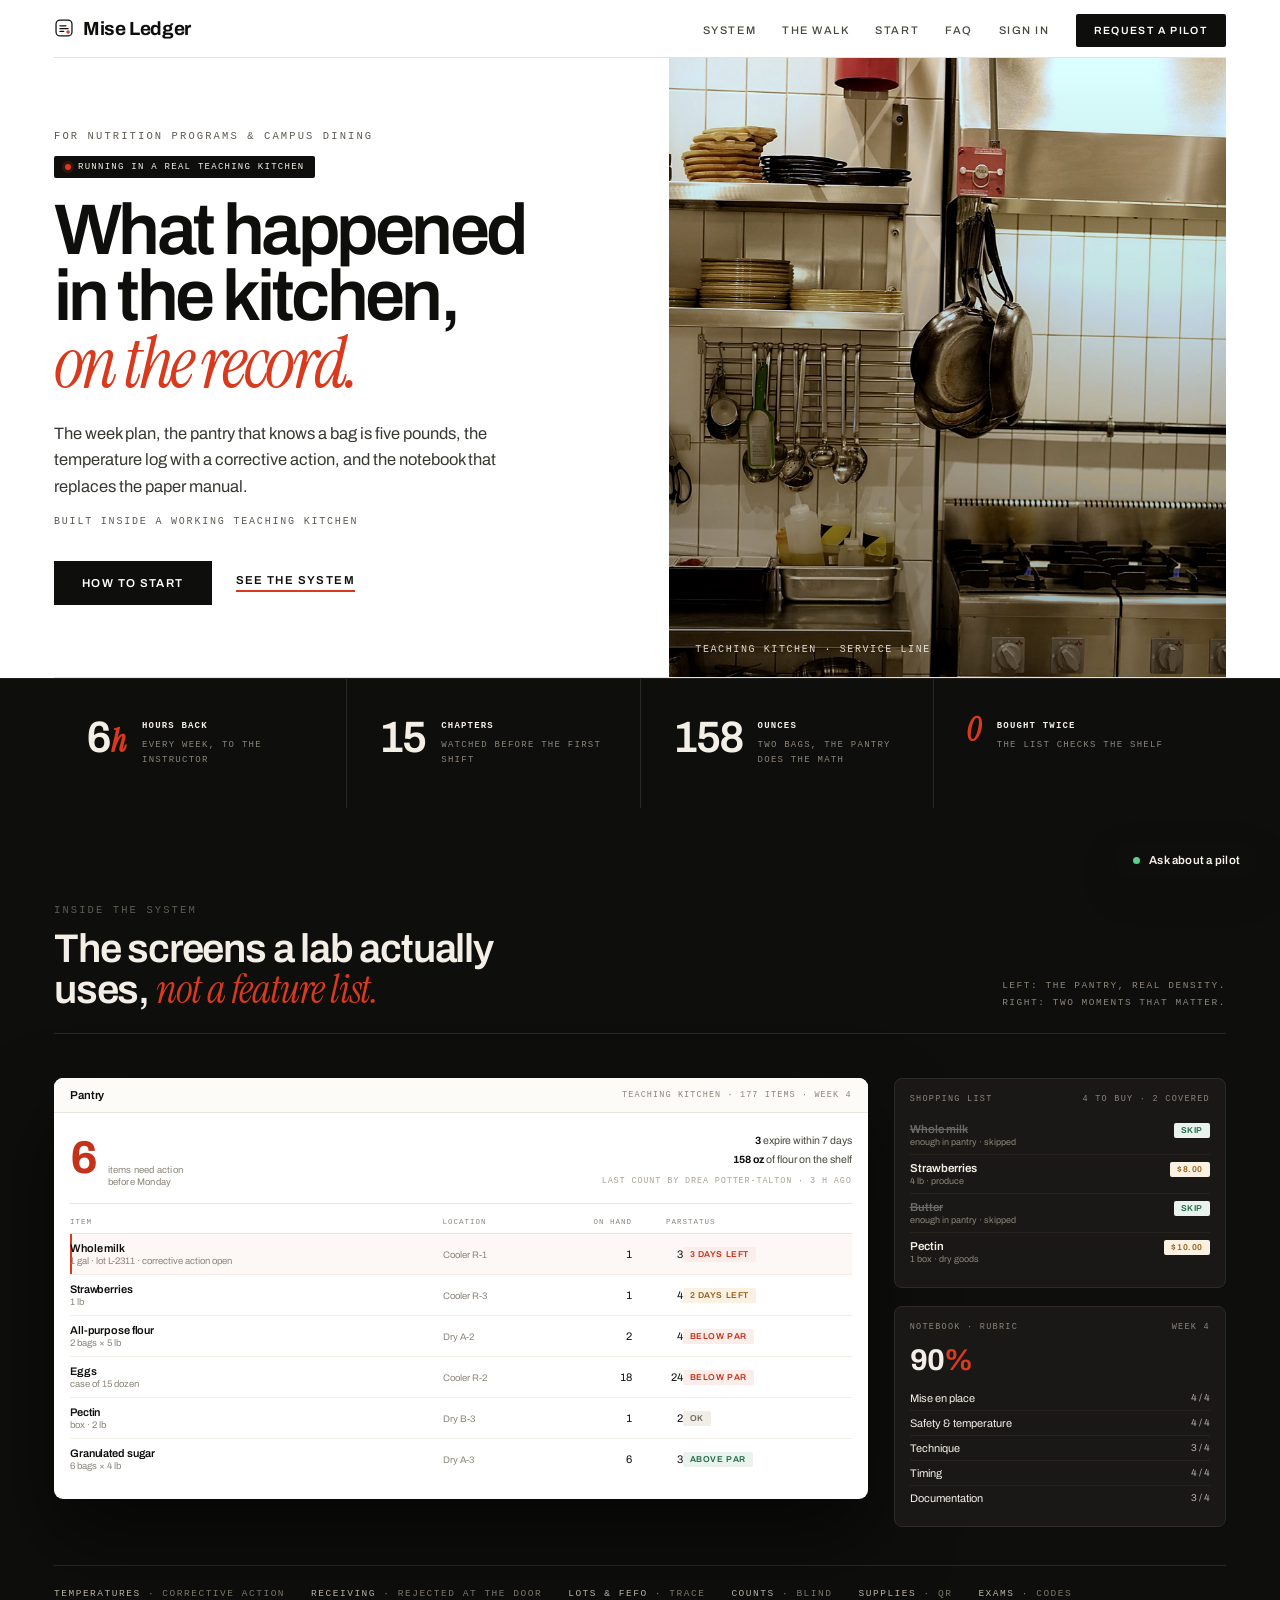
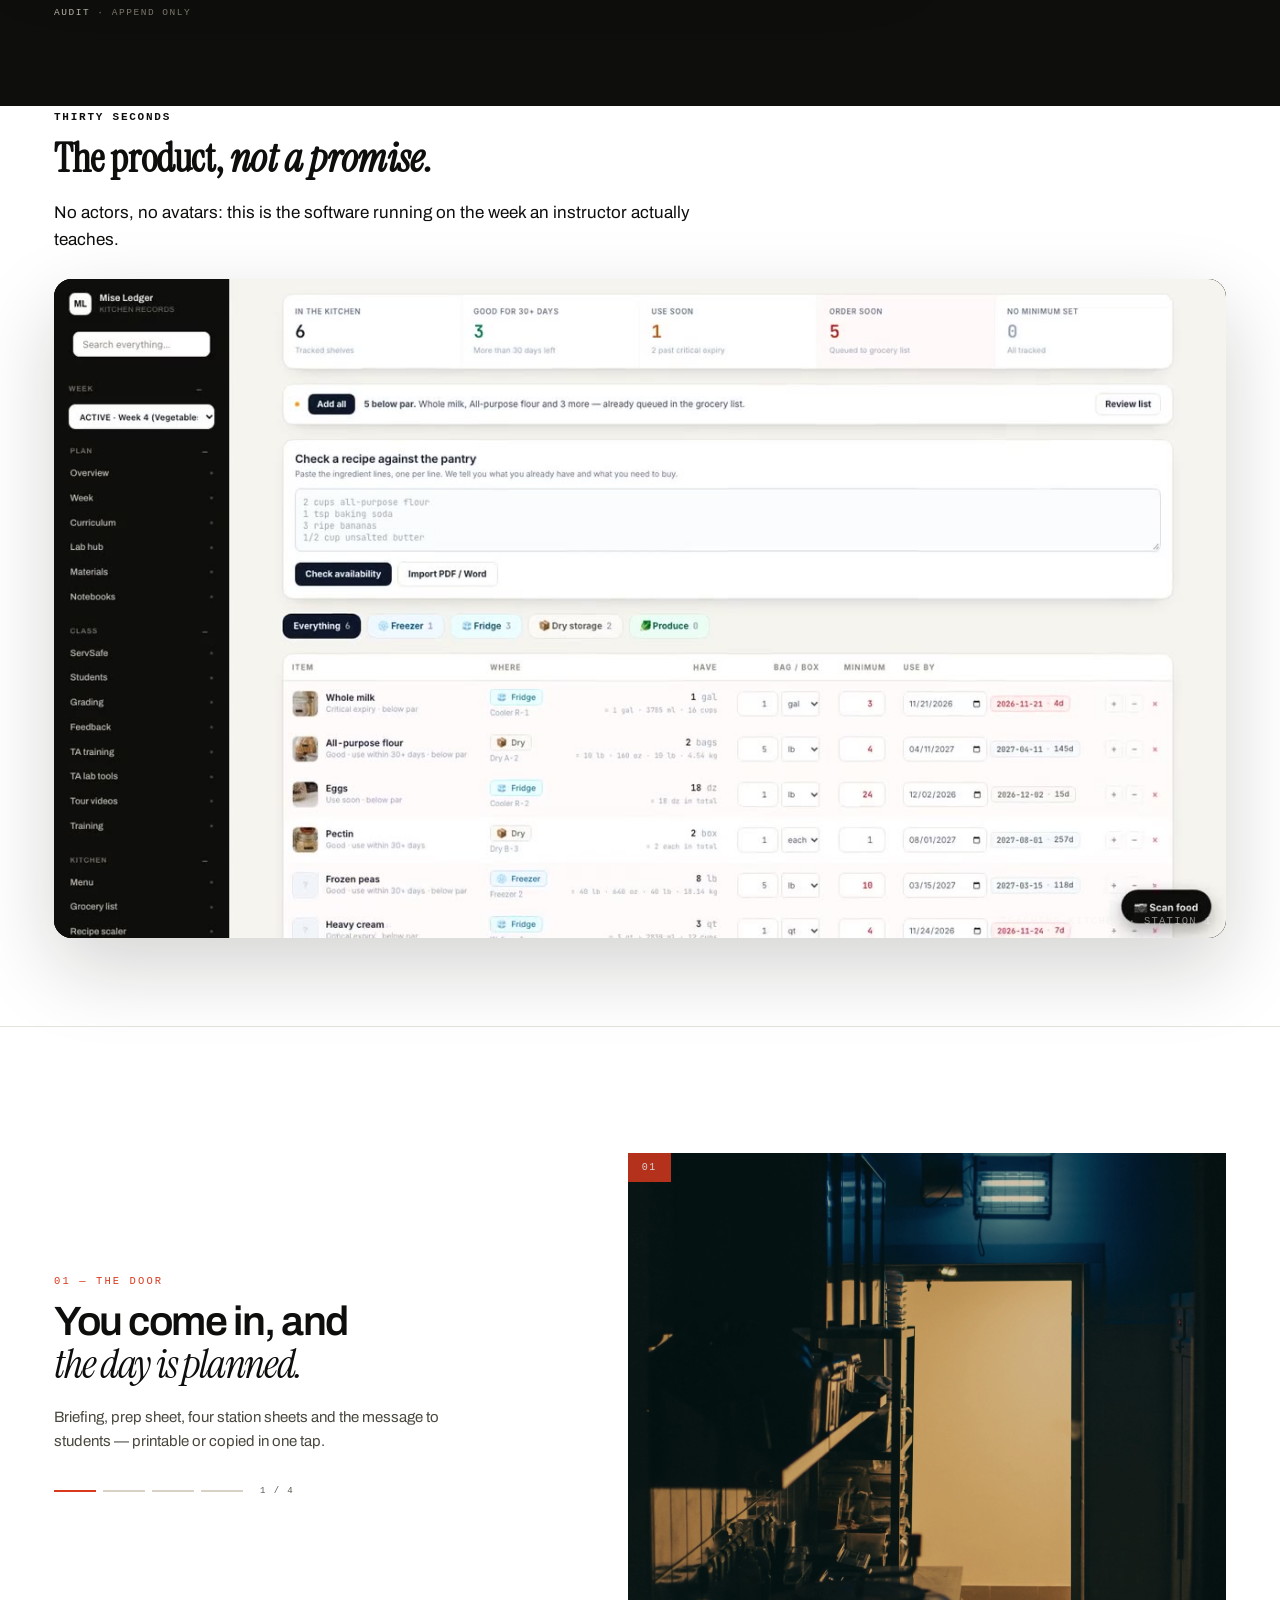
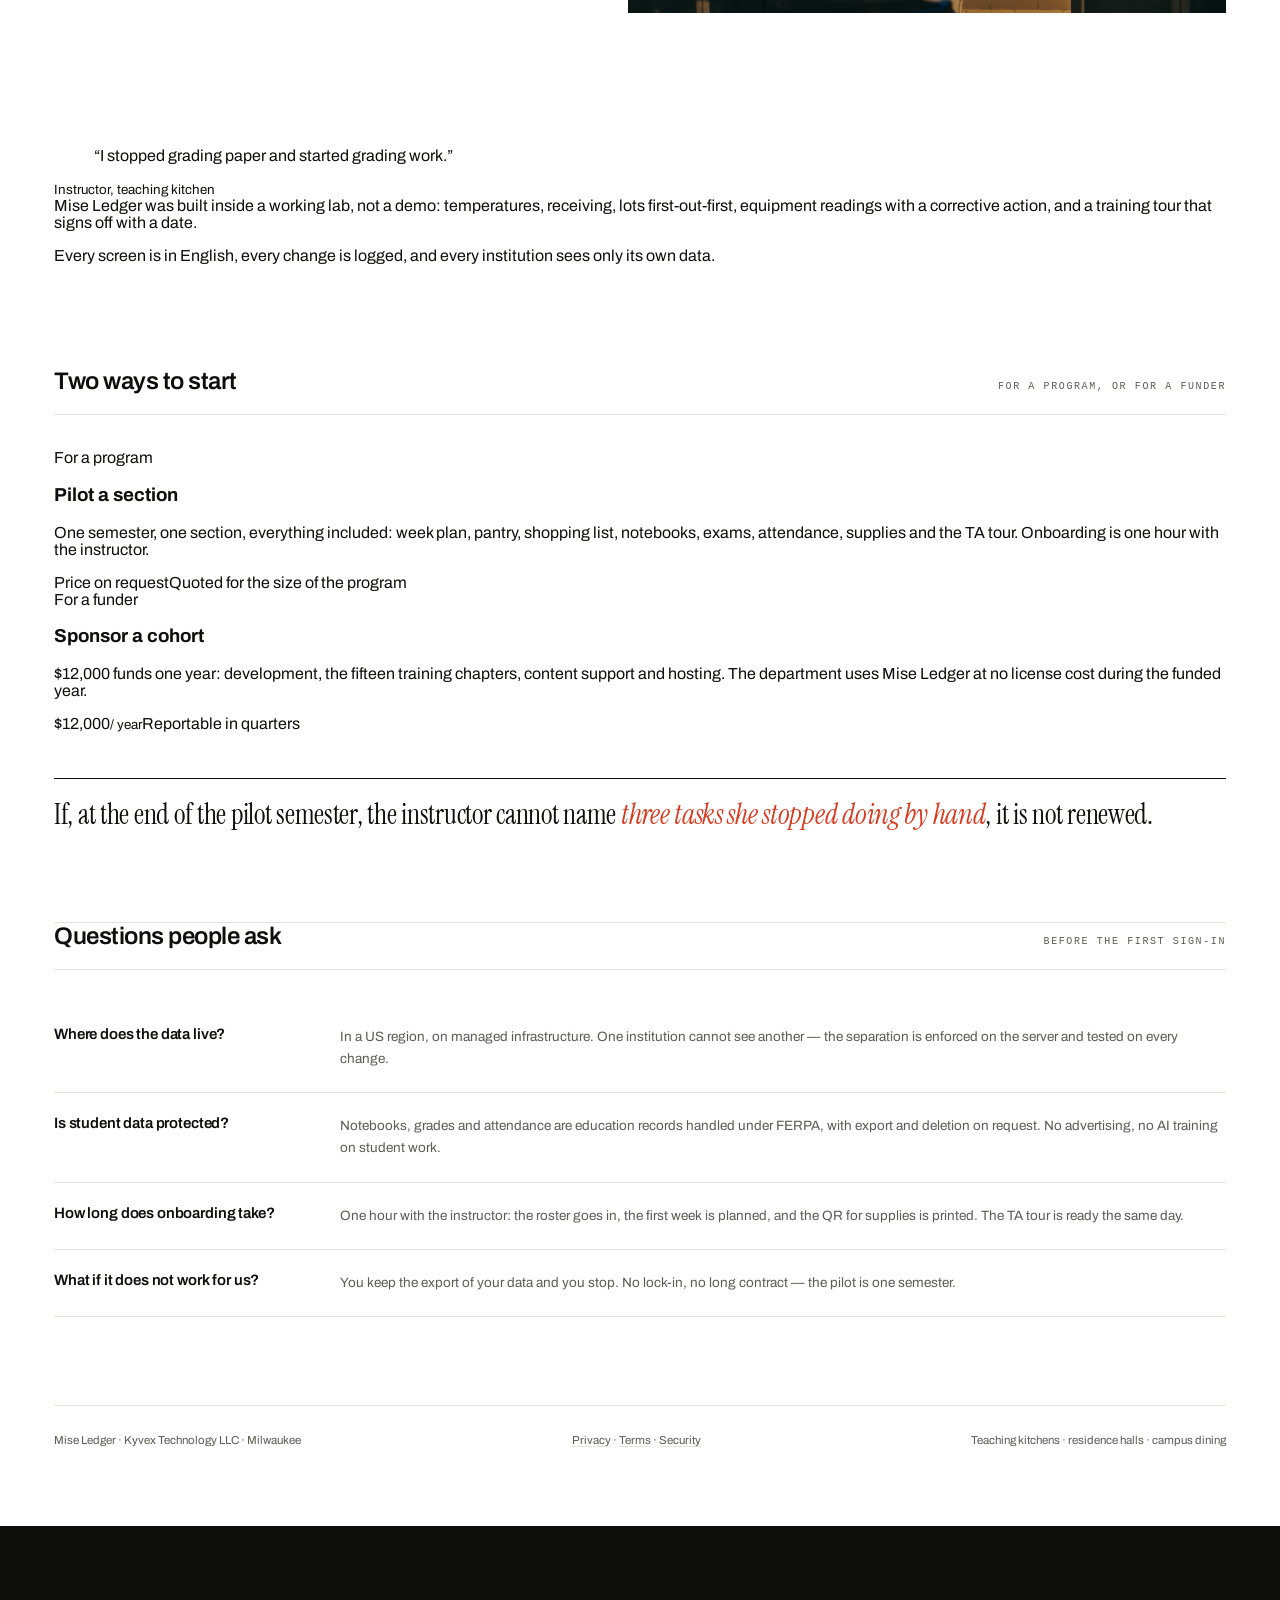
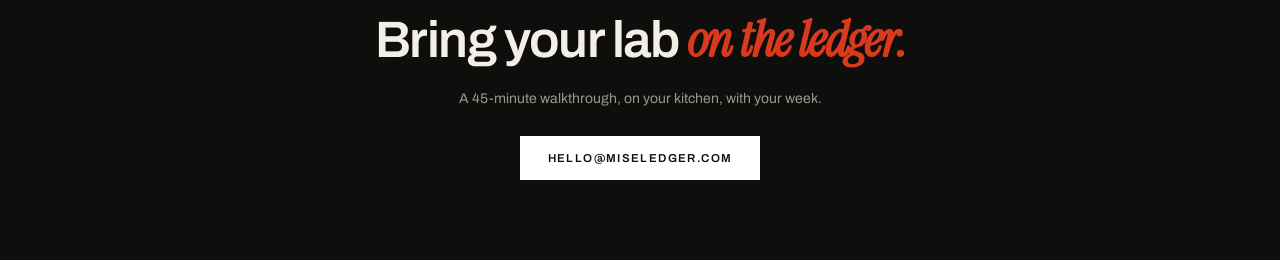
==== commit 19b30cd3: "landing: a louder claim, a CTA that points at us, and a way to ask The hero headline goes from 66px " ====
--- a/index.html
+++ b/index.html
@@ -51,7 +51,7 @@
   .mark i{color:var(--red);font-style:normal}
   nav a{font-size:11px;letter-spacing:.14em;text-transform:uppercase;margin-left:26px;color:#4A473F;font-weight:500}
   nav a:hover{color:var(--red)}
-  nav .navcta{background:var(--ink);color:#fff;padding:9px 15px;font-size:10px;letter-spacing:.13em;font-weight:600;margin-left:26px}
+  nav .navcta{background:var(--ink);color:#fff;padding:11px 18px;font-size:10.5px;letter-spacing:.13em;font-weight:600;margin-left:26px;border-radius:2px}
   nav .navcta:hover{background:var(--red);color:#fff}
   .rule{height:1px;background:var(--rule)}
   /* hero */
@@ -61,7 +61,7 @@
   .hero-topline{display:flex;align-items:center;gap:14px;flex-wrap:wrap}
   .live{font-family:var(--mono);font-size:9px;letter-spacing:.14em;text-transform:uppercase;color:#F3EFE6;background:var(--ink);padding:6px 11px;border-radius:2px;display:inline-flex;align-items:center;gap:7px}
   .live i{width:6px;height:6px;border-radius:50%;background:var(--red);box-shadow:0 0 0 3px rgba(217,58,30,.18)}
-  h1{margin:18px 0 0;font-size:clamp(40px,4.7vw,66px);line-height:.95;letter-spacing:-.045em;font-weight:600}
+  h1{margin:20px 0 0;font-size:clamp(44px,5.6vw,84px);line-height:.92;letter-spacing:-.05em;font-weight:600}
   h1 em{font-family:var(--serif);font-style:italic;font-weight:400;color:var(--red)}
   .lede{margin:24px 0 0;font-size:16.5px;line-height:1.6;color:#3A3833;max-width:470px}
   .for{margin-top:16px;font-family:var(--mono);font-size:10px;letter-spacing:.18em;text-transform:uppercase;color:var(--grey)}
@@ -254,6 +254,15 @@
 .filmwrap video{display:block;width:100%;height:auto;aspect-ratio:16/9;background:#0e0e0c}
 .filmcap{position:absolute;right:14px;bottom:12px;font:500 10.5px/1 ui-monospace,monospace;letter-spacing:.12em;text-transform:uppercase;color:rgba(245,241,233,.55);pointer-events:none}
 @media (max-width:640px){.filmcap{display:none}}
+
+  /* botón flotante: preguntar por el piloto sin buscar un formulario */
+  .askfab{position:fixed;right:22px;bottom:22px;z-index:80;display:inline-flex;align-items:center;gap:9px;
+    background:var(--ink);color:#F6F3EC;padding:12px 18px;border-radius:999px;font-size:11.5px;font-weight:600;
+    letter-spacing:.02em;text-decoration:none;box-shadow:0 14px 34px rgba(14,14,12,.28);
+    transition:transform .18s cubic-bezier(.22,.7,.2,1),background .18s}
+  .askfab:hover{transform:translateY(-2px);background:var(--red)}
+  .askfab i{width:7px;height:7px;border-radius:999px;background:#5BD08A;display:inline-block}
+  @media (max-width:640px){.askfab{right:14px;bottom:14px;padding:11px 15px;font-size:11px}}
 </style>
 </head>
 <body>
@@ -261,7 +270,7 @@
 <div class="wrap">
   <header>
     <div class="mark"><svg width="20" height="20" viewBox="0 0 64 64" aria-hidden="true" style="vertical-align:-3px;margin-right:9px"><rect x="6.5" y="6.5" width="51" height="51" rx="13" fill="none" stroke="currentColor" stroke-width="4"/><rect x="17" y="23" width="23" height="4" rx="2" fill="currentColor"/><rect x="17" y="32" width="30" height="4" rx="2" fill="currentColor"/><rect x="17" y="41" width="16" height="4" rx="2" fill="currentColor"/><circle cx="45" cy="45" r="5.5" fill="#D93A1E"/></svg>Mise Ledger</div>
-    <nav><a href="#system">System</a><a href="#walk">The walk</a><a href="#price">Start</a><a href="#faq">FAQ</a><a href="https://app.miseledger.com" style="margin-left:26px">Sign in</a><a class="navcta" href="mailto:hello@kyvex.tech?subject=Pilot">Request a pilot</a></nav>
+    <nav><a href="#system">System</a><a href="#walk">The walk</a><a href="#price">Start</a><a href="#faq">FAQ</a><a href="https://app.miseledger.com" style="margin-left:26px">Sign in</a><a class="navcta" href="mailto:hello@miseledger.com?subject=Pilot">Request a pilot</a></nav>
   </header>
 </div>
 
@@ -525,5 +534,6 @@
   }, { threshold: 0.35 }).observe(v);
 })();
 </script>
+<a class="askfab" href="mailto:hello@miseledger.com?subject=Pilot%20question"><i></i>Ask about a pilot</a>
 </body>
 </html>
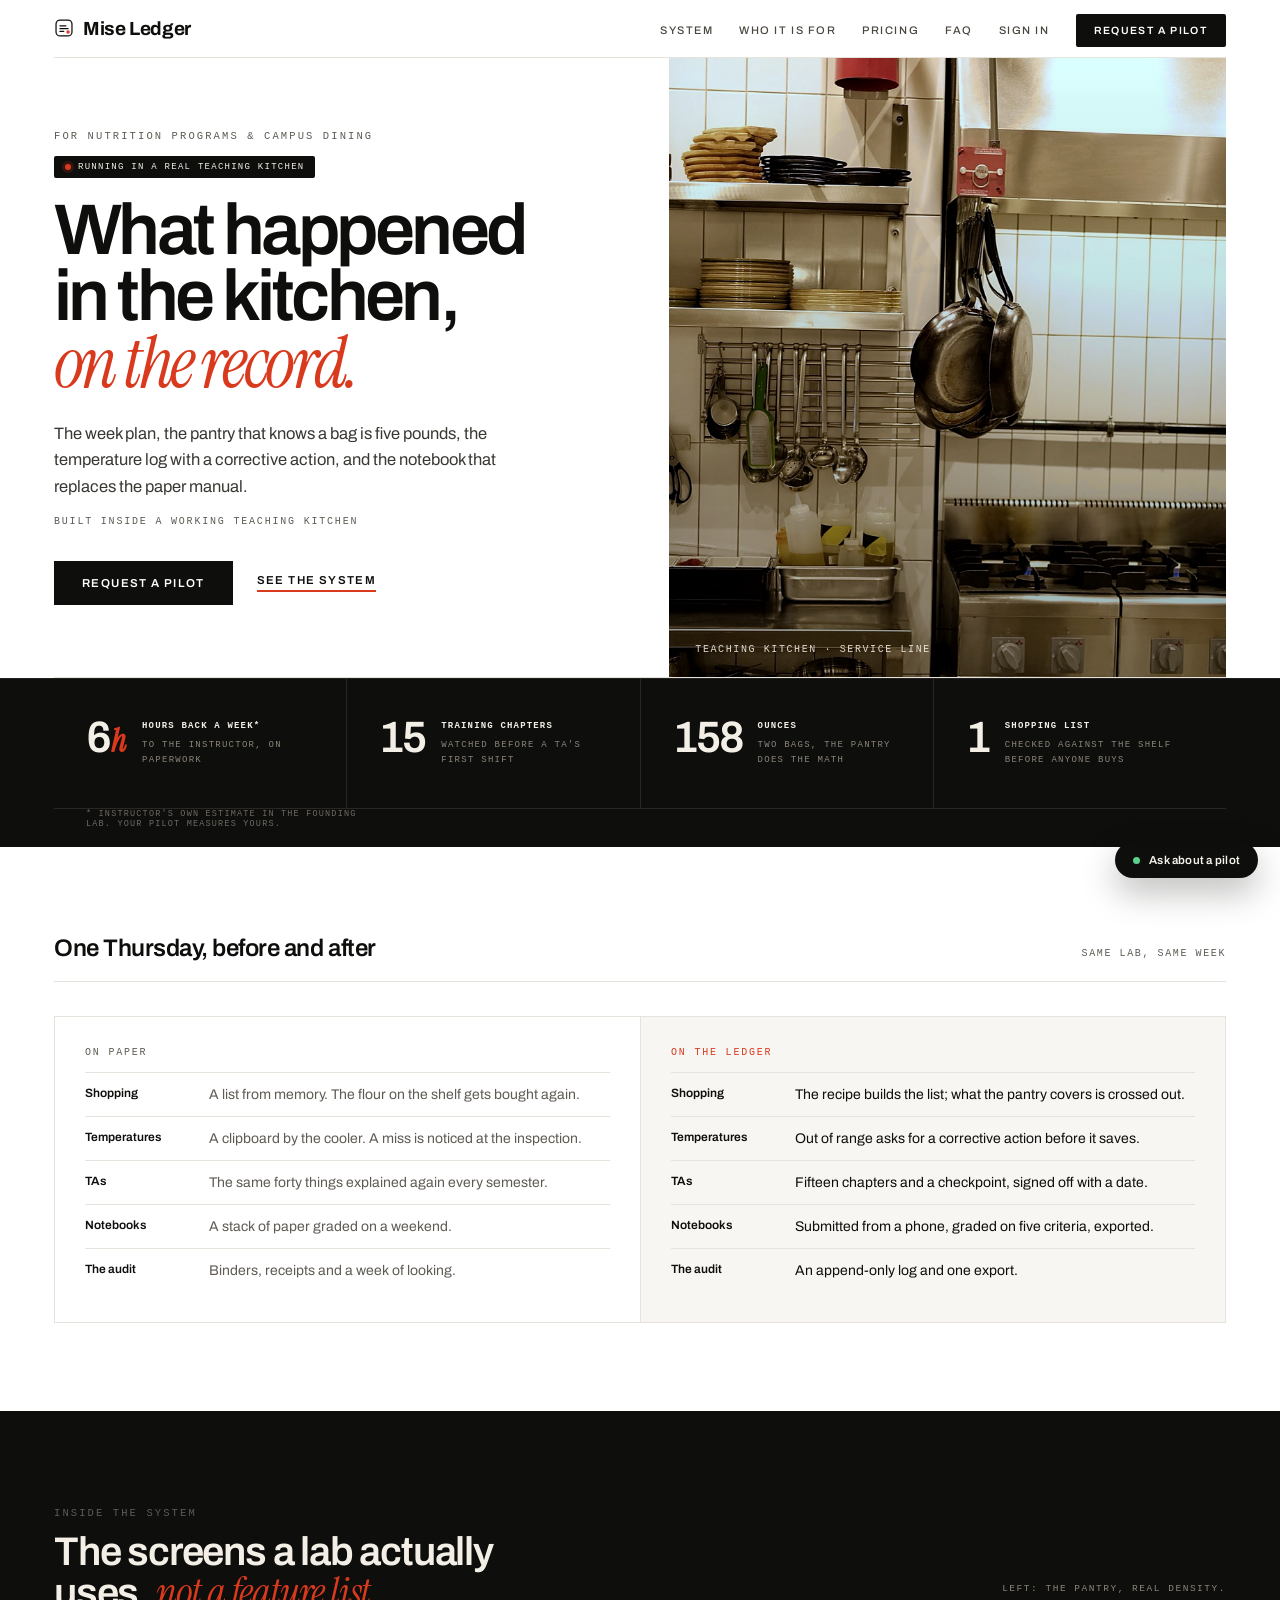
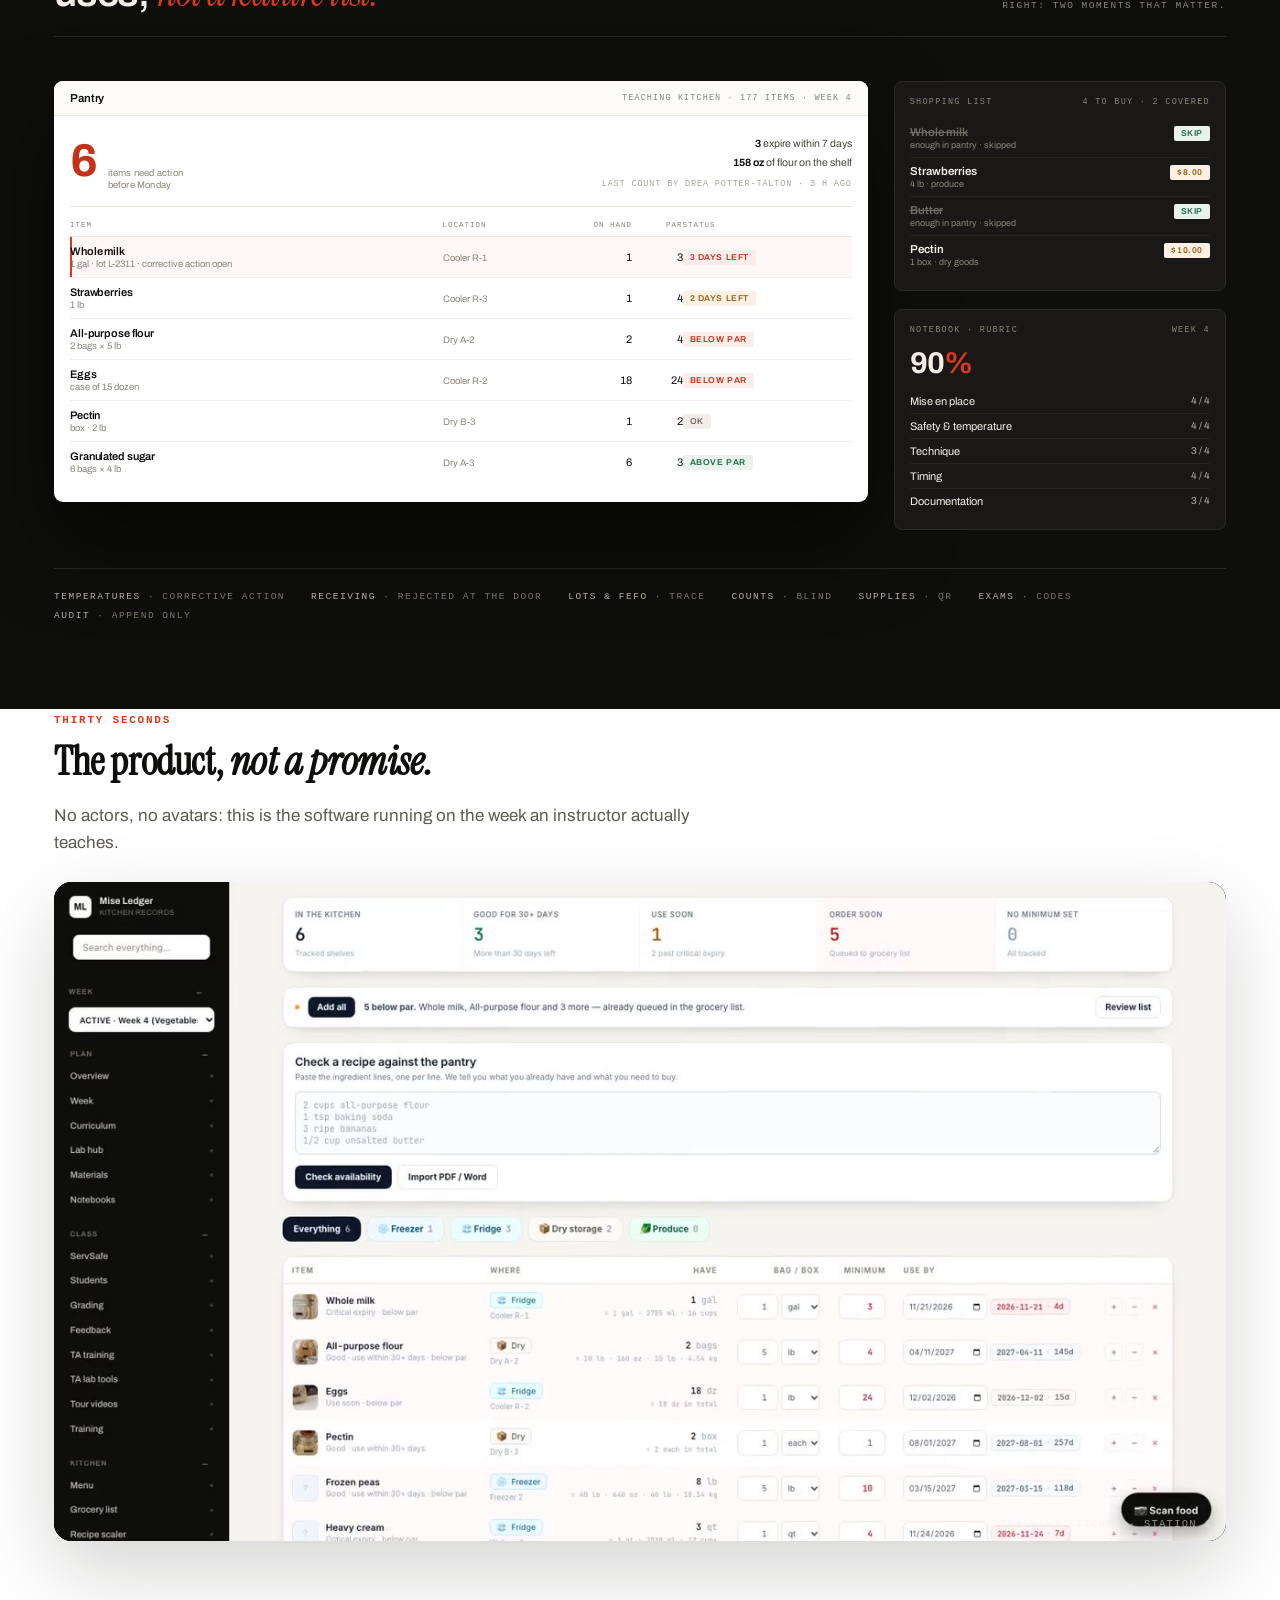
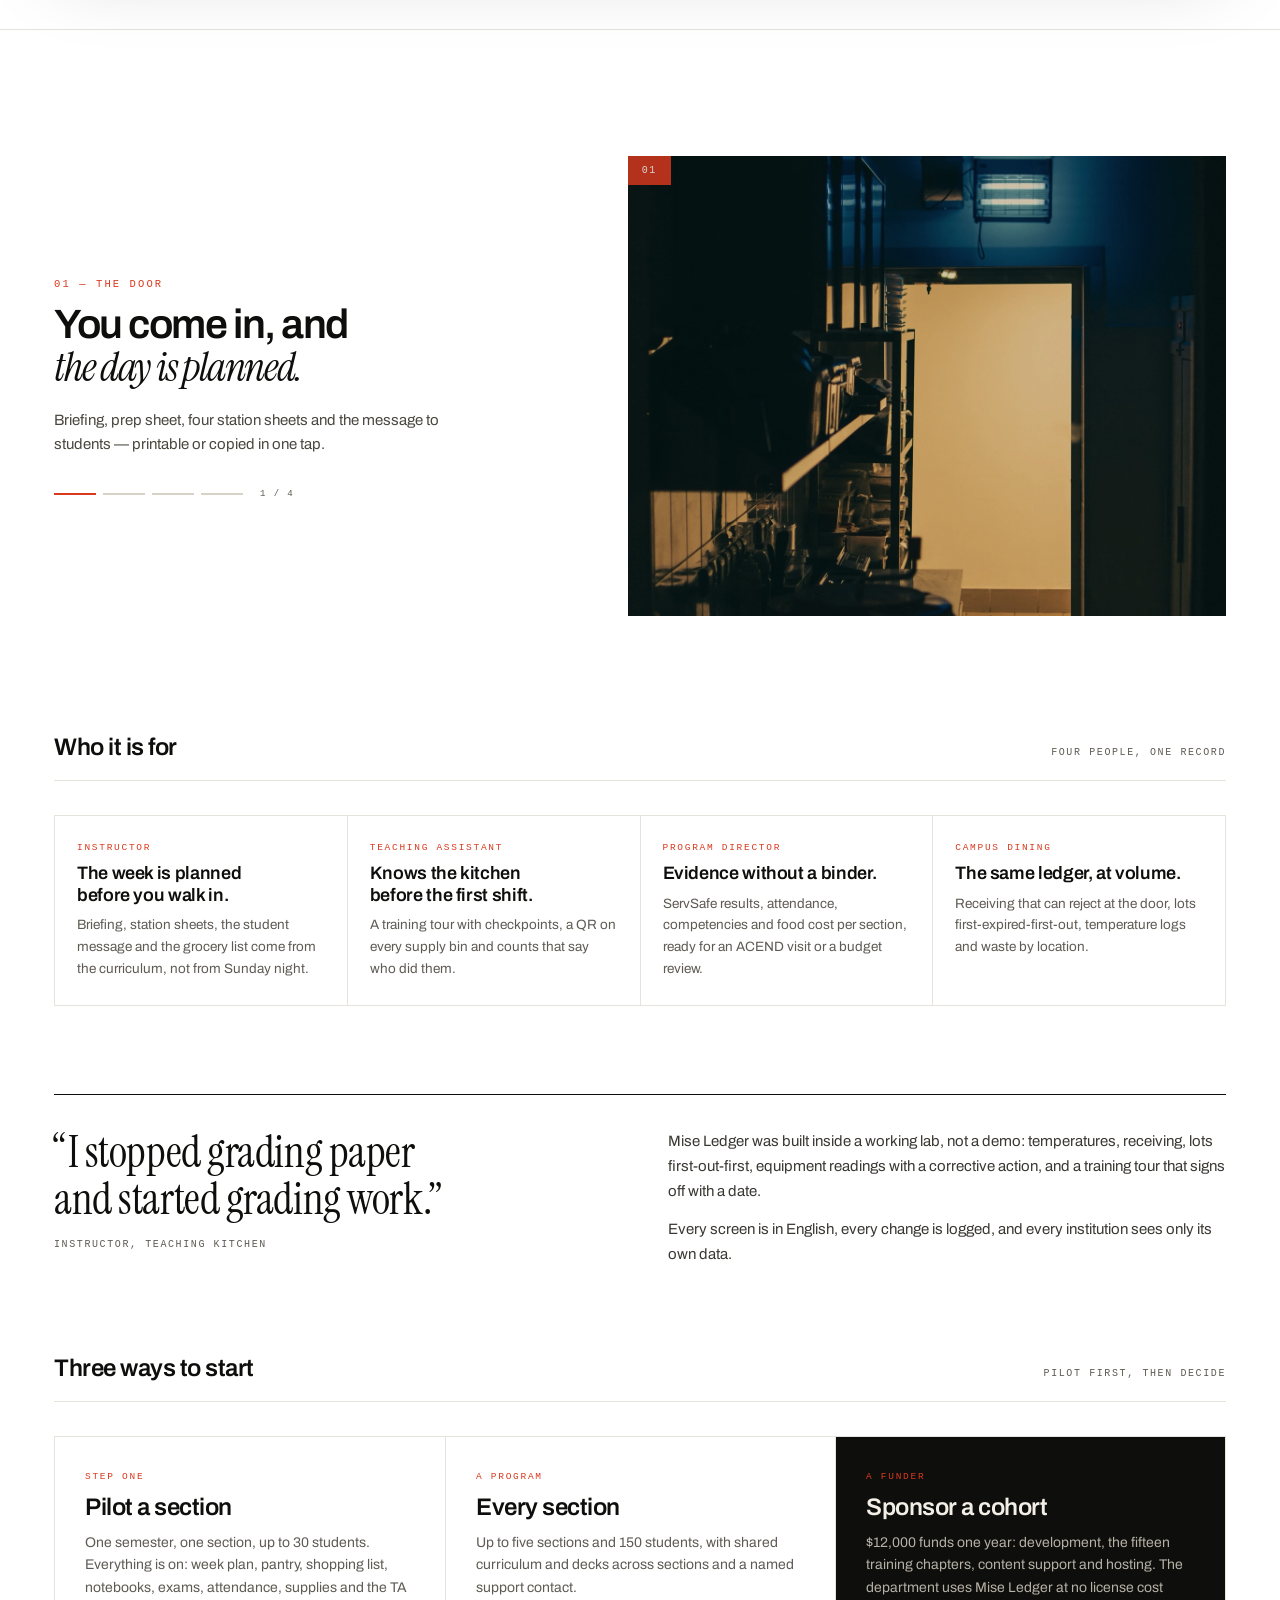
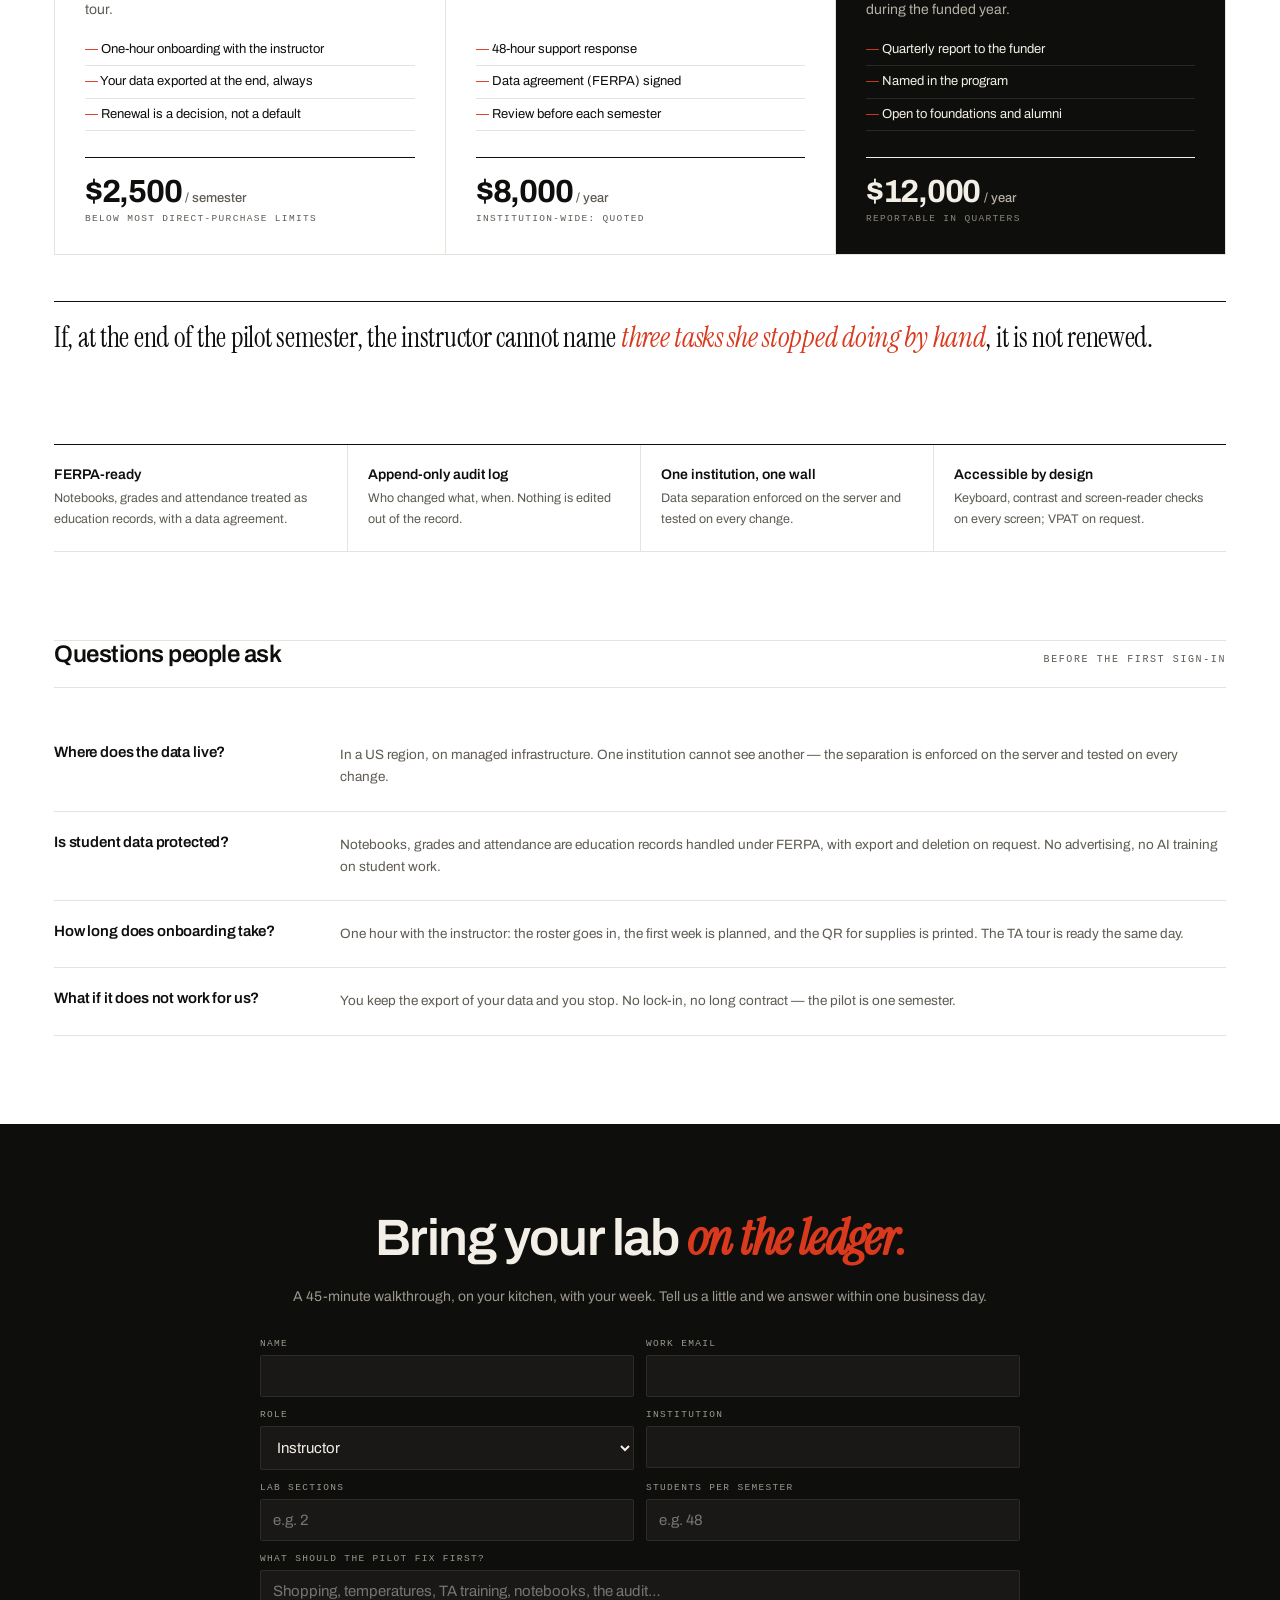
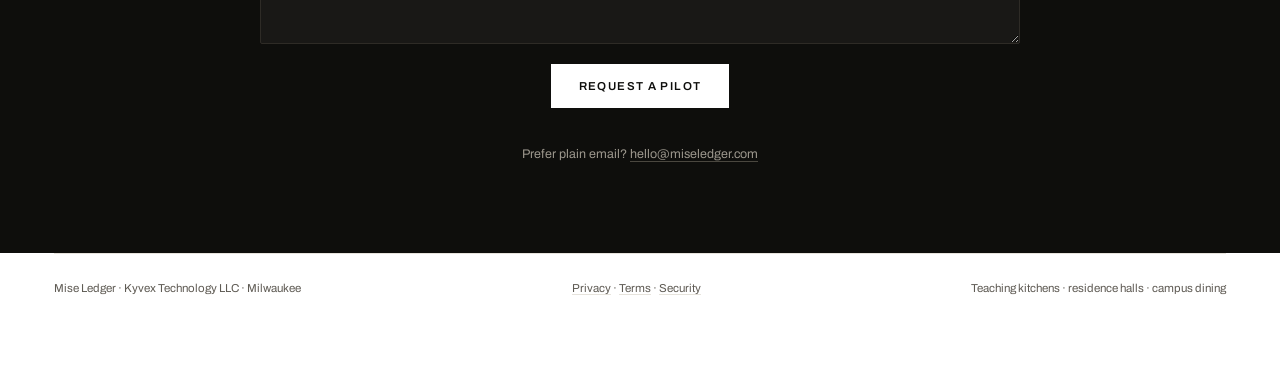
==== commit 7193b791: "landing: styled pricing, before/after, who it's for, trust strip, pilot form - Add the missing base " ====
--- a/index.html
+++ b/index.html
@@ -6,12 +6,17 @@
 <title>Mise Ledger — the kitchen that remembers</title>
 <meta name="description" content="Mise Ledger is the lab-operations system for teaching kitchens: week plans, a pantry that knows its pack sizes, temperatures with corrective actions, and the notebook that replaces the paper manual."/>
 <meta property="og:title" content="Mise Ledger — what happened in the kitchen, on the record"/>
-<meta property="og:image" content="og.png"/>
+<meta property="og:image" content="https://miseledger.com/og.png"/>
+<meta property="og:url" content="https://miseledger.com/"/>
+<link rel="canonical" href="https://miseledger.com/"/>
+<link rel="icon" href="/favicon.svg" type="image/svg+xml"/>
+<link rel="icon" href="/favicon.ico" sizes="any"/>
+<meta name="theme-color" content="#0E0E0C"/>
 <meta property="og:image:width" content="1200"/>
 <meta property="og:image:height" content="630"/>
 <meta property="og:type" content="website"/>
 <meta name="twitter:card" content="summary_large_image"/>
-<meta name="twitter:image" content="og.png"/>
+<meta name="twitter:image" content="https://miseledger.com/og.png"/>
 <meta property="og:description" content="Built inside a working teaching kitchen. One record, from the door to the line."/>
 <link rel="preconnect" href="https://fonts.googleapis.com">
 <link rel="preconnect" href="https://fonts.gstatic.com" crossorigin>
@@ -170,6 +175,82 @@
   footer a{color:inherit;text-decoration:none;border-bottom:1px solid var(--rule)}
   footer a:hover{border-color:var(--ink)}
   footer{border-top:1px solid var(--rule);padding:28px 0 80px;display:flex;justify-content:space-between;gap:20px;font-size:11.5px;color:var(--grey)}
+
+  /* --- quote + tiers (base rules were missing) --- */
+  .quote{display:grid;grid-template-columns:1fr 1fr;gap:56px;align-items:start;border-top:1px solid var(--ink);padding-top:34px}
+  .quote blockquote{margin:0;font-family:var(--serif);font-size:clamp(28px,3.4vw,44px);line-height:1.08;letter-spacing:-.01em}
+  .quote small{display:block;margin-top:16px;font-family:var(--mono);font-size:10px;letter-spacing:.16em;text-transform:uppercase;color:var(--grey)}
+  .quote .body p{margin:14px 0 0;font-size:15px;line-height:1.65;color:#3A3833}
+  .tiers{display:grid;grid-template-columns:repeat(3,1fr);border:1px solid var(--rule)}
+  .tier{padding:34px 30px 30px;display:flex;flex-direction:column;gap:12px;background:var(--paper)}
+  .tier + .tier{border-left:1px solid var(--rule)}
+  .tier.dark{background:var(--ink);color:#F3EFE6}
+  .tier-tag{font-family:var(--mono);font-size:9.5px;letter-spacing:.18em;text-transform:uppercase;color:var(--red)}
+  .tier h3{margin:0;font-size:24px;letter-spacing:-.02em;font-weight:600}
+  .tier p{margin:0;font-size:14px;line-height:1.6;color:var(--grey);flex:1}
+  .tier.dark p{color:#B6B0A5}
+  .tier ul{margin:0;padding:0;list-style:none;font-size:13px;line-height:1.5}
+  .tier li{padding:6px 0;border-bottom:1px solid var(--rule)}
+  .tier.dark li{border-color:#2A2824}
+  .tier li::before{content:"— ";color:var(--red)}
+  .tier-foot{display:flex;flex-direction:column;gap:4px;margin-top:14px;padding-top:16px;border-top:1px solid var(--ink)}
+  .tier.dark .tier-foot{border-color:#F3EFE6}
+  .tier-price{font-size:32px;font-weight:700;letter-spacing:-.04em}
+  .tier-price small{font-size:13px;font-weight:500;letter-spacing:0;color:var(--grey);margin-left:4px}
+  .tier.dark .tier-price small{color:#B6B0A5}
+  .tier-note{font-family:var(--mono);font-size:9.5px;letter-spacing:.14em;text-transform:uppercase;color:var(--grey)}
+  .tier.dark .tier-note{color:#8C8579}
+  .band .note{grid-column:1/-1;background:var(--ink);padding:0 32px 18px;font-family:var(--mono);font-size:8.5px;letter-spacing:.14em;text-transform:uppercase;color:#6E6A63}
+  /* before / after */
+  .ba{display:grid;grid-template-columns:1fr 1fr;border:1px solid var(--rule)}
+  .ba > div{padding:30px}
+  .ba .after{background:var(--soft);border-left:1px solid var(--rule)}
+  .ba h3{margin:0 0 14px;font-family:var(--mono);font-size:10px;letter-spacing:.18em;text-transform:uppercase;color:var(--grey);font-weight:500}
+  .ba .after h3{color:var(--red)}
+  .ba .row{display:grid;grid-template-columns:110px 1fr;gap:14px;padding:11px 0;border-top:1px solid var(--rule);font-size:14px;line-height:1.5}
+  .ba .row b{font-weight:600;font-size:12px}
+  .ba .before .row span{color:var(--grey)}
+  /* roles */
+  .roles{display:grid;grid-template-columns:repeat(4,1fr);gap:1px;background:var(--rule);border:1px solid var(--rule)}
+  .role{background:var(--paper);padding:26px 22px}
+  .role .who{font-family:var(--mono);font-size:9.5px;letter-spacing:.18em;text-transform:uppercase;color:var(--red)}
+  .role h3{margin:10px 0 8px;font-size:18px;letter-spacing:-.02em;font-weight:600;line-height:1.2}
+  .role p{margin:0;font-size:13.5px;line-height:1.6;color:var(--grey)}
+  /* trust strip */
+  .trust{display:grid;grid-template-columns:repeat(4,1fr);border-top:1px solid var(--ink);border-bottom:1px solid var(--rule)}
+  .trust div{padding:22px 20px 22px 0}
+  .trust div + div{padding-left:20px;border-left:1px solid var(--rule)}
+  .trust b{display:block;font-size:14px;font-weight:600;margin-bottom:6px}
+  .trust span{font-size:12.5px;line-height:1.55;color:var(--grey)}
+  /* pilot form */
+  .pform{max-width:760px;margin:34px auto 0;display:grid;grid-template-columns:1fr 1fr;gap:12px;text-align:left}
+  .pform label{display:flex;flex-direction:column;gap:6px;font-family:var(--mono);font-size:9.5px;letter-spacing:.14em;text-transform:uppercase;color:#9C978D}
+  .pform input,.pform select,.pform textarea{font:15px var(--sans);color:#F3EFE6;background:#191816;border:1px solid #2E2B26;border-radius:2px;padding:12px 12px;width:100%}
+  .pform input:focus,.pform select:focus,.pform textarea:focus{outline:2px solid var(--red);outline-offset:0;border-color:transparent}
+  .pform .full{grid-column:1/-1}
+  .pform button{grid-column:1/-1;justify-self:center;margin-top:8px;border:0;cursor:pointer;background:#fff;color:var(--ink);font:600 11.5px var(--sans);letter-spacing:.12em;text-transform:uppercase;padding:16px 28px}
+  .pform button:hover{background:var(--red);color:#fff}
+  .pform .msg{grid-column:1/-1;text-align:center;font-size:13px;color:#9C978D;min-height:1em}
+  .cta .alt{margin-top:14px;font-size:12.5px;color:#9C978D}
+  .cta .alt a{border-bottom:1px solid #4A473F}
+  @media (max-width:980px){
+    .tiers{grid-template-columns:1fr}
+    .ba{grid-template-columns:1fr}
+    .ba .after{border-left:0;border-top:1px solid var(--rule)}
+    .roles{grid-template-columns:repeat(2,1fr)}
+    .trust{grid-template-columns:repeat(2,1fr)}
+    .trust div:nth-child(3){padding-left:0;border-left:0}
+    .trust div:nth-child(n+3){border-top:1px solid var(--rule)}
+  }
+  @media (max-width:640px){
+    .roles,.trust{grid-template-columns:1fr}
+    .trust div,.trust div + div{padding:16px 0;border-left:0}
+    .trust div + div{border-top:1px solid var(--rule)}
+    .ba > div{padding:22px 18px}
+    .ba .row{grid-template-columns:1fr;gap:2px}
+    .pform{grid-template-columns:1fr}
+    .askfab{display:none}
+  }
   @media (max-width:980px){
     .hero{grid-template-columns:1fr}
     .hero-copy{padding:52px 0}
@@ -247,9 +328,9 @@
 
 /* film */
 .filmhead{max-width:640px;margin:0 0 26px}
-.filmhead .step{font:600 11px/1 var(--mono,ui-monospace,monospace);letter-spacing:.16em;text-transform:uppercase;color:var(--accent)}
+.filmhead .step{font:600 11px/1 var(--mono,ui-monospace,monospace);letter-spacing:.16em;text-transform:uppercase;color:var(--red)}
 .filmhead h2{font:600 clamp(26px,3.4vw,40px)/1.1 var(--serif,"Instrument Serif",Georgia,serif);margin:.34em 0 .5em;letter-spacing:-.01em}
-.filmhead p{margin:0;color:var(--muted);font-size:clamp(15px,1.5vw,17px);line-height:1.55}
+.filmhead p{margin:0;color:var(--grey);font-size:clamp(15px,1.5vw,17px);line-height:1.55}
 .filmwrap{position:relative;border-radius:18px;overflow:hidden;background:#0e0e0c;box-shadow:0 30px 80px rgba(14,14,12,.18)}
 .filmwrap video{display:block;width:100%;height:auto;aspect-ratio:16/9;background:#0e0e0c}
 .filmcap{position:absolute;right:14px;bottom:12px;font:500 10.5px/1 ui-monospace,monospace;letter-spacing:.12em;text-transform:uppercase;color:rgba(245,241,233,.55);pointer-events:none}
@@ -259,10 +340,11 @@
   .askfab{position:fixed;right:22px;bottom:22px;z-index:80;display:inline-flex;align-items:center;gap:9px;
     background:var(--ink);color:#F6F3EC;padding:12px 18px;border-radius:999px;font-size:11.5px;font-weight:600;
     letter-spacing:.02em;text-decoration:none;box-shadow:0 14px 34px rgba(14,14,12,.28);
-    transition:transform .18s cubic-bezier(.22,.7,.2,1),background .18s}
+    transition:transform .18s cubic-bezier(.22,.7,.2,1),background .18s,opacity .2s}
   .askfab:hover{transform:translateY(-2px);background:var(--red)}
   .askfab i{width:7px;height:7px;border-radius:999px;background:#5BD08A;display:inline-block}
-  @media (max-width:640px){.askfab{right:14px;bottom:14px;padding:11px 15px;font-size:11px}}
+  @media (max-width:640px){.askfab{display:none}}
+  .askfab.hide{opacity:0;pointer-events:none;transform:translateY(8px)}
 </style>
 </head>
 <body>
@@ -270,7 +352,7 @@
 <div class="wrap">
   <header>
     <div class="mark"><svg width="20" height="20" viewBox="0 0 64 64" aria-hidden="true" style="vertical-align:-3px;margin-right:9px"><rect x="6.5" y="6.5" width="51" height="51" rx="13" fill="none" stroke="currentColor" stroke-width="4"/><rect x="17" y="23" width="23" height="4" rx="2" fill="currentColor"/><rect x="17" y="32" width="30" height="4" rx="2" fill="currentColor"/><rect x="17" y="41" width="16" height="4" rx="2" fill="currentColor"/><circle cx="45" cy="45" r="5.5" fill="#D93A1E"/></svg>Mise Ledger</div>
-    <nav><a href="#system">System</a><a href="#walk">The walk</a><a href="#price">Start</a><a href="#faq">FAQ</a><a href="https://app.miseledger.com" style="margin-left:26px">Sign in</a><a class="navcta" href="mailto:hello@miseledger.com?subject=Pilot">Request a pilot</a></nav>
+    <nav><a href="#system">System</a><a href="#who">Who it is for</a><a href="#price">Pricing</a><a href="#faq">FAQ</a><a href="https://app.miseledger.com" style="margin-left:26px">Sign in</a><a class="navcta" href="#pilot">Request a pilot</a></nav>
   </header>
 </div>
 
@@ -282,7 +364,7 @@
       <p class="lede">The week plan, the pantry that knows a bag is five pounds, the temperature log with a corrective action, and the notebook that replaces the paper manual.</p>
       <div class="for">Built inside a working teaching kitchen</div>
       <div class="actions">
-        <a class="btn" href="#price">How to start</a>
+        <a class="btn" href="#pilot">Request a pilot</a>
         <a class="link" href="#system">See the system</a>
       </div>
     </div>
@@ -292,11 +374,36 @@
 
 <div class="band">
   <div class="wrap"><div class="in">
-    <div class="cell"><div class="val">6<em>h</em></div><div class="lab"><b>Hours back</b>every week, to the instructor</div></div>
-    <div class="cell"><div class="val">15</div><div class="lab"><b>Chapters</b>watched before the first shift</div></div>
+    <div class="cell"><div class="val">6<em>h</em></div><div class="lab"><b>Hours back a week*</b>to the instructor, on paperwork</div></div>
+    <div class="cell"><div class="val">15</div><div class="lab"><b>Training chapters</b>watched before a TA's first shift</div></div>
     <div class="cell"><div class="val">158</div><div class="lab"><b>Ounces</b>two bags, the pantry does the math</div></div>
-    <div class="cell"><div class="val"><em>0</em></div><div class="lab"><b>Bought twice</b>the list checks the shelf</div></div>
+    <div class="cell"><div class="val">1</div><div class="lab"><b>Shopping list</b>checked against the shelf before anyone buys</div></div>
+    <div class="note">* Instructor's own estimate in the founding lab. Your pilot measures yours.</div>
   </div></div>
+</div>
+
+<div class="wrap">
+  <section class="pad" id="before">
+    <div class="head"><h2>One Thursday, before and after</h2><span>Same lab, same week</span></div>
+    <div class="ba">
+      <div class="before">
+        <h3>On paper</h3>
+        <div class="row"><b>Shopping</b><span>A list from memory. The flour on the shelf gets bought again.</span></div>
+        <div class="row"><b>Temperatures</b><span>A clipboard by the cooler. A miss is noticed at the inspection.</span></div>
+        <div class="row"><b>TAs</b><span>The same forty things explained again every semester.</span></div>
+        <div class="row"><b>Notebooks</b><span>A stack of paper graded on a weekend.</span></div>
+        <div class="row"><b>The audit</b><span>Binders, receipts and a week of looking.</span></div>
+      </div>
+      <div class="after">
+        <h3>On the ledger</h3>
+        <div class="row"><b>Shopping</b><span>The recipe builds the list; what the pantry covers is crossed out.</span></div>
+        <div class="row"><b>Temperatures</b><span>Out of range asks for a corrective action before it saves.</span></div>
+        <div class="row"><b>TAs</b><span>Fifteen chapters and a checkpoint, signed off with a date.</span></div>
+        <div class="row"><b>Notebooks</b><span>Submitted from a phone, graded on five criteria, exported.</span></div>
+        <div class="row"><b>The audit</b><span>An append-only log and one export.</span></div>
+      </div>
+    </div>
+  </section>
 </div>
 
 <div class="inside" id="system">
@@ -401,7 +508,17 @@
 </section>
 
 <div class="wrap">
-  <section class="pad" id="why">
+  <section class="pad" id="who">
+    <div class="head"><h2>Who it is for</h2><span>Four people, one record</span></div>
+    <div class="roles">
+      <div class="role"><div class="who">Instructor</div><h3>The week is planned before you walk in.</h3><p>Briefing, station sheets, the student message and the grocery list come from the curriculum, not from Sunday night.</p></div>
+      <div class="role"><div class="who">Teaching assistant</div><h3>Knows the kitchen before the first shift.</h3><p>A training tour with checkpoints, a QR on every supply bin and counts that say who did them.</p></div>
+      <div class="role"><div class="who">Program director</div><h3>Evidence without a binder.</h3><p>ServSafe results, attendance, competencies and food cost per section, ready for an ACEND visit or a budget review.</p></div>
+      <div class="role"><div class="who">Campus dining</div><h3>The same ledger, at volume.</h3><p>Receiving that can reject at the door, lots first-expired-first-out, temperature logs and waste by location.</p></div>
+    </div>
+  </section>
+
+  <section class="pad" id="why" style="padding-top:0">
     <div class="quote">
       <div>
         <blockquote>“I stopped grading paper and started grading work.”</blockquote>
@@ -415,22 +532,40 @@
   </section>
 
   <section class="pad" id="price" style="padding-top:0">
-    <div class="head"><h2>Two ways to start</h2><span>For a program, or for a funder</span></div>
+    <div class="head"><h2>Three ways to start</h2><span>Pilot first, then decide</span></div>
     <div class="tiers">
       <article class="tier">
-        <div class="tier-tag">For a program</div>
+        <div class="tier-tag">Step one</div>
         <h3>Pilot a section</h3>
-        <p>One semester, one section, everything included: week plan, pantry, shopping list, notebooks, exams, attendance, supplies and the TA tour. Onboarding is one hour with the instructor.</p>
-        <div class="tier-foot"><span class="tier-price">Price on request</span><span class="tier-note">Quoted for the size of the program</span></div>
+        <p>One semester, one section, up to 30 students. Everything is on: week plan, pantry, shopping list, notebooks, exams, attendance, supplies and the TA tour.</p>
+        <ul><li>One-hour onboarding with the instructor</li><li>Your data exported at the end, always</li><li>Renewal is a decision, not a default</li></ul>
+        <div class="tier-foot"><span class="tier-price">$2,500<small>/ semester</small></span><span class="tier-note">Below most direct-purchase limits</span></div>
+      </article>
+      <article class="tier">
+        <div class="tier-tag">A program</div>
+        <h3>Every section</h3>
+        <p>Up to five sections and 150 students, with shared curriculum and decks across sections and a named support contact.</p>
+        <ul><li>48-hour support response</li><li>Data agreement (FERPA) signed</li><li>Review before each semester</li></ul>
+        <div class="tier-foot"><span class="tier-price">$8,000<small>/ year</small></span><span class="tier-note">Institution-wide: quoted</span></div>
       </article>
       <article class="tier dark">
-        <div class="tier-tag">For a funder</div>
+        <div class="tier-tag">A funder</div>
         <h3>Sponsor a cohort</h3>
         <p>$12,000 funds one year: development, the fifteen training chapters, content support and hosting. The department uses Mise Ledger at no license cost during the funded year.</p>
+        <ul><li>Quarterly report to the funder</li><li>Named in the program</li><li>Open to foundations and alumni</li></ul>
         <div class="tier-foot"><span class="tier-price">$12,000<small>/ year</small></span><span class="tier-note">Reportable in quarters</span></div>
       </article>
     </div>
     <div class="pledge" style="margin-top:46px">If, at the end of the pilot semester, the instructor cannot name <em>three tasks she stopped doing by hand</em>, it is not renewed.</div>
+  </section>
+
+  <section class="pad" id="trust" style="padding-top:0">
+    <div class="trust">
+      <div><b>FERPA-ready</b><span>Notebooks, grades and attendance treated as education records, with a data agreement.</span></div>
+      <div><b>Append-only audit log</b><span>Who changed what, when. Nothing is edited out of the record.</span></div>
+      <div><b>One institution, one wall</b><span>Data separation enforced on the server and tested on every change.</span></div>
+      <div><b>Accessible by design</b><span>Keyboard, contrast and screen-reader checks on every screen; VPAT on request.</span></div>
+    </div>
   </section>
 
   <section class="pad faq" id="faq" style="padding-top:0">
@@ -441,19 +576,33 @@
     <div class="q"><h4>What if it does not work for us?</h4><p>You keep the export of your data and you stop. No lock-in, no long contract — the pilot is one semester.</p></div>
   </section>
 
+</div>
+
+<div class="cta" id="pilot">
+  <div class="wrap">
+    <h2>Bring your lab <em>on the ledger.</em></h2>
+    <p class="sub">A 45-minute walkthrough, on your kitchen, with your week. Tell us a little and we answer within one business day.</p>
+    <form class="pform" id="pilotForm" novalidate>
+      <label>Name<input name="name" autocomplete="name" required/></label>
+      <label>Work email<input name="email" type="email" autocomplete="email" required/></label>
+      <label>Role<select name="role"><option>Instructor</option><option>Program director</option><option>Lab or kitchen manager</option><option>Campus dining</option><option>Funder</option><option>Other</option></select></label>
+      <label>Institution<input name="institution" autocomplete="organization" required/></label>
+      <label>Lab sections<input name="sections" type="number" min="1" inputmode="numeric" placeholder="e.g. 2"/></label>
+      <label>Students per semester<input name="students" type="number" min="1" inputmode="numeric" placeholder="e.g. 48"/></label>
+      <label class="full">What should the pilot fix first?<textarea name="note" rows="3" placeholder="Shopping, temperatures, TA training, notebooks, the audit…"></textarea></label>
+      <button type="submit">Request a pilot</button>
+      <div class="msg" id="pilotMsg" role="status" aria-live="polite"></div>
+    </form>
+    <p class="alt">Prefer plain email? <a href="mailto:hello@miseledger.com?subject=Pilot">hello@miseledger.com</a></p>
+  </div>
+</div>
+
+<div class="wrap">
   <footer>
     <div>Mise Ledger · Kyvex Technology LLC · Milwaukee</div>
     <div><a href="/privacy.html">Privacy</a> · <a href="/terms.html">Terms</a> · <a href="/security.html">Security</a></div>
     <div>Teaching kitchens · residence halls · campus dining</div>
   </footer>
-</div>
-
-<div class="cta">
-  <div class="wrap">
-    <h2>Bring your lab <em>on the ledger.</em></h2>
-    <p class="sub">A 45-minute walkthrough, on your kitchen, with your week.</p>
-    <a class="btn" href="mailto:hello@miseledger.com?subject=Pilot">hello@miseledger.com</a>
-  </div>
 </div>
 
 <script>
@@ -487,7 +636,7 @@
   setStep(0);
 
   // entrada suave: cada bloque aparece una sola vez
-  var revealSel=['.hero-copy','.shot','.band .in > div','.inside-head','.window','.detail','.walktxt','.walkphoto','section .head','.quote','.tier','.faq .q','.cta h2','.cta .sub','.cta .btn','.modules'];
+  var revealSel=['.hero-copy','.shot','.band .in > div','.inside-head','.window','.detail','.walktxt','.walkphoto','section .head','.quote','.tier','.faq .q','.cta h2','.cta .sub','.pform','.modules','.ba','.role','.trust'];
   var targets=[];
   revealSel.forEach(function(sel){ [].slice.call(document.querySelectorAll(sel)).forEach(function(el){ targets.push(el); }); });
   if('IntersectionObserver' in window && !window.matchMedia('(prefers-reduced-motion: reduce)').matches){
@@ -534,6 +683,26 @@
   }, { threshold: 0.35 }).observe(v);
 })();
 </script>
-<a class="askfab" href="mailto:hello@miseledger.com?subject=Pilot%20question"><i></i>Ask about a pilot</a>
+<a class="askfab" href="#pilot"><i></i>Ask about a pilot</a>
+<script>
+/* No lead backend: the form composes a structured email the visitor sends from
+   their own client, so nothing is stored by the site. */
+(function(){
+  var f=document.getElementById('pilotForm'), m=document.getElementById('pilotMsg');
+  if(!f) return;
+  var fab=document.querySelector('.askfab'), cta=document.getElementById('pilot');
+  if(fab && cta && 'IntersectionObserver' in window){ new IntersectionObserver(function(es){ fab.classList.toggle('hide', es[0].isIntersecting); },{threshold:.1}).observe(cta); }
+  f.addEventListener('submit', function(e){
+    e.preventDefault();
+    var d={}; [].slice.call(f.elements).forEach(function(el){ if(el.name) d[el.name]=(el.value||'').trim(); });
+    var miss=[]; if(!d.name) miss.push('name'); if(!/^[^@\s]+@[^@\s]+\.[^@\s]+$/.test(d.email)) miss.push('a valid email'); if(!d.institution) miss.push('institution');
+    if(miss.length){ m.textContent='Please add '+miss.join(', ')+'.'; var first=f.querySelector(':invalid')||f.elements[miss[0]==='name'?'name':miss[0]==='institution'?'institution':'email']; if(first) first.focus(); return; }
+    var body=['Pilot request','','Name: '+d.name,'Email: '+d.email,'Role: '+d.role,'Institution: '+d.institution,'Lab sections: '+(d.sections||'-'),'Students per semester: '+(d.students||'-'),'','Fix first:',d.note||'-'].join('\n');
+    var subj='Pilot request: '+d.institution;
+    window.location.href='mailto:hello@miseledger.com?subject='+encodeURIComponent(subj)+'&body='+encodeURIComponent(body);
+    m.textContent='Your email app should open with the request filled in. If it does not, write to hello@miseledger.com.';
+  });
+})();
+</script>
 </body>
 </html>
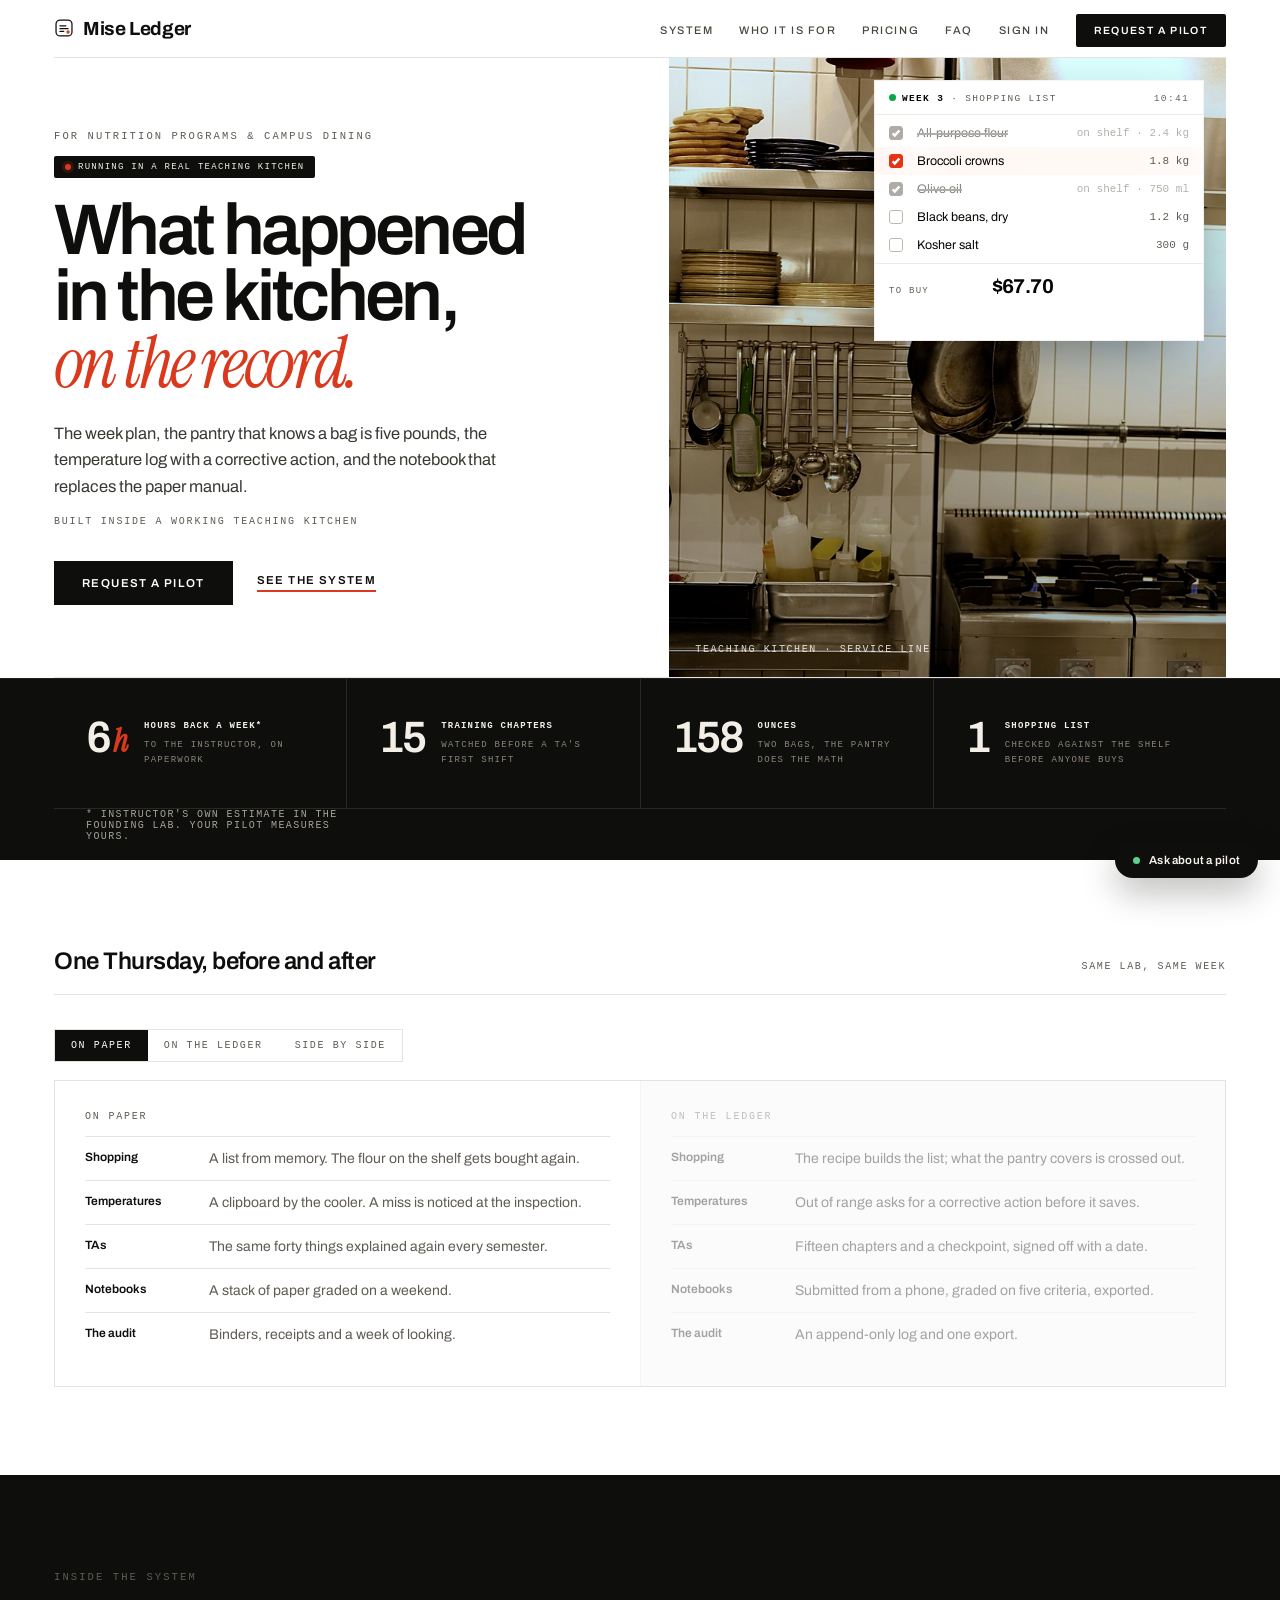
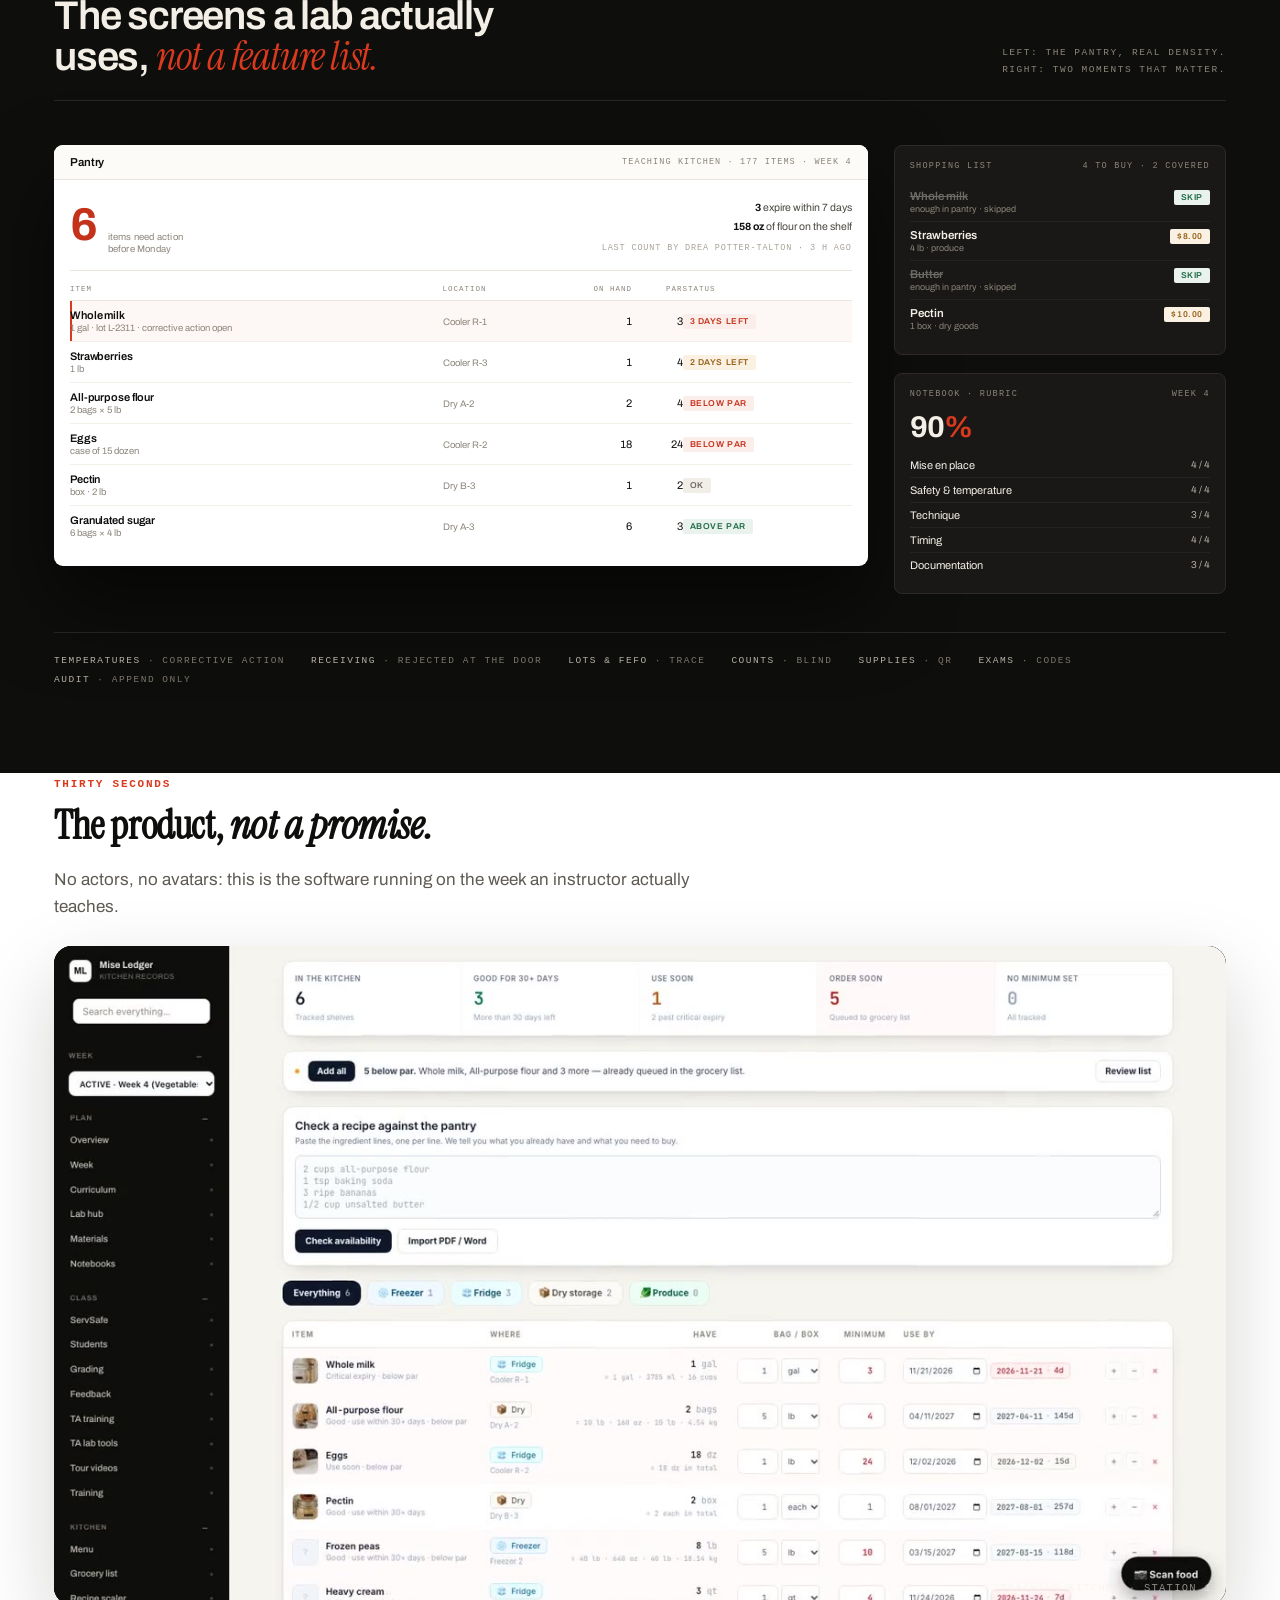
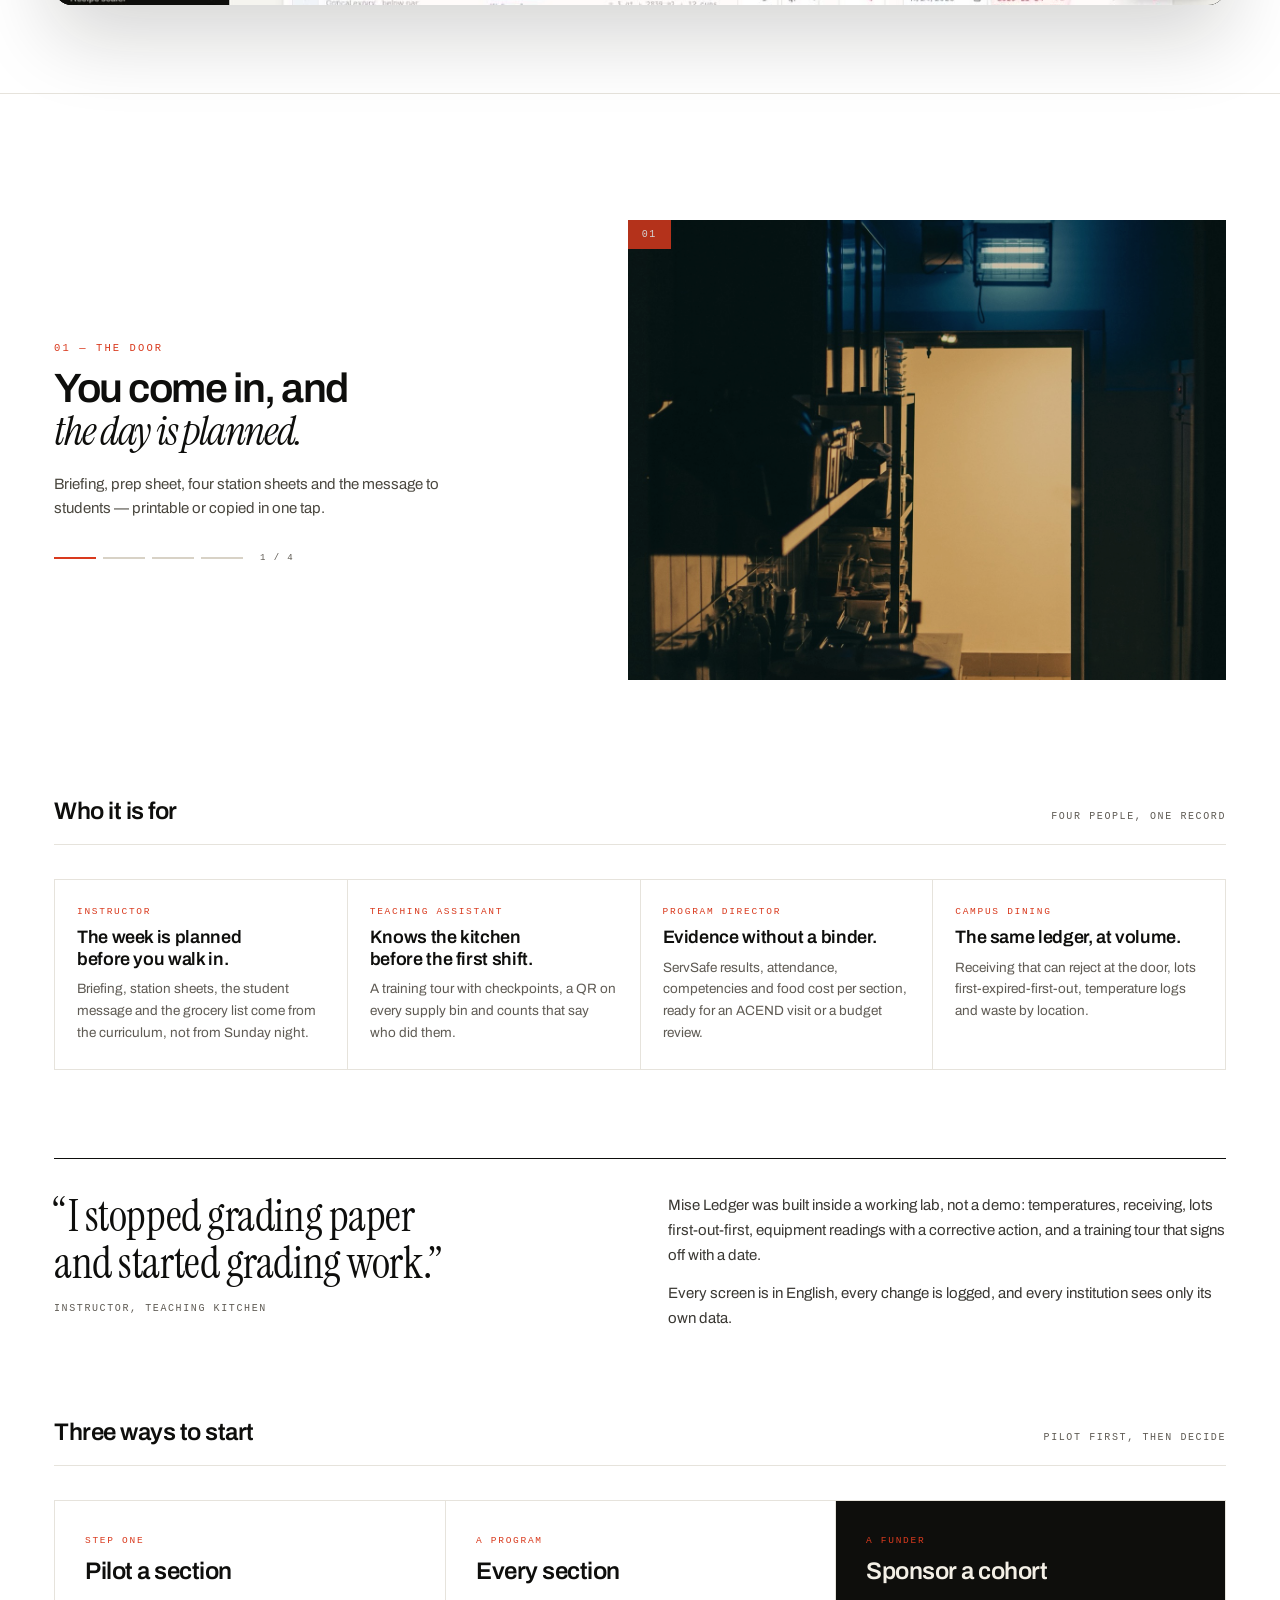
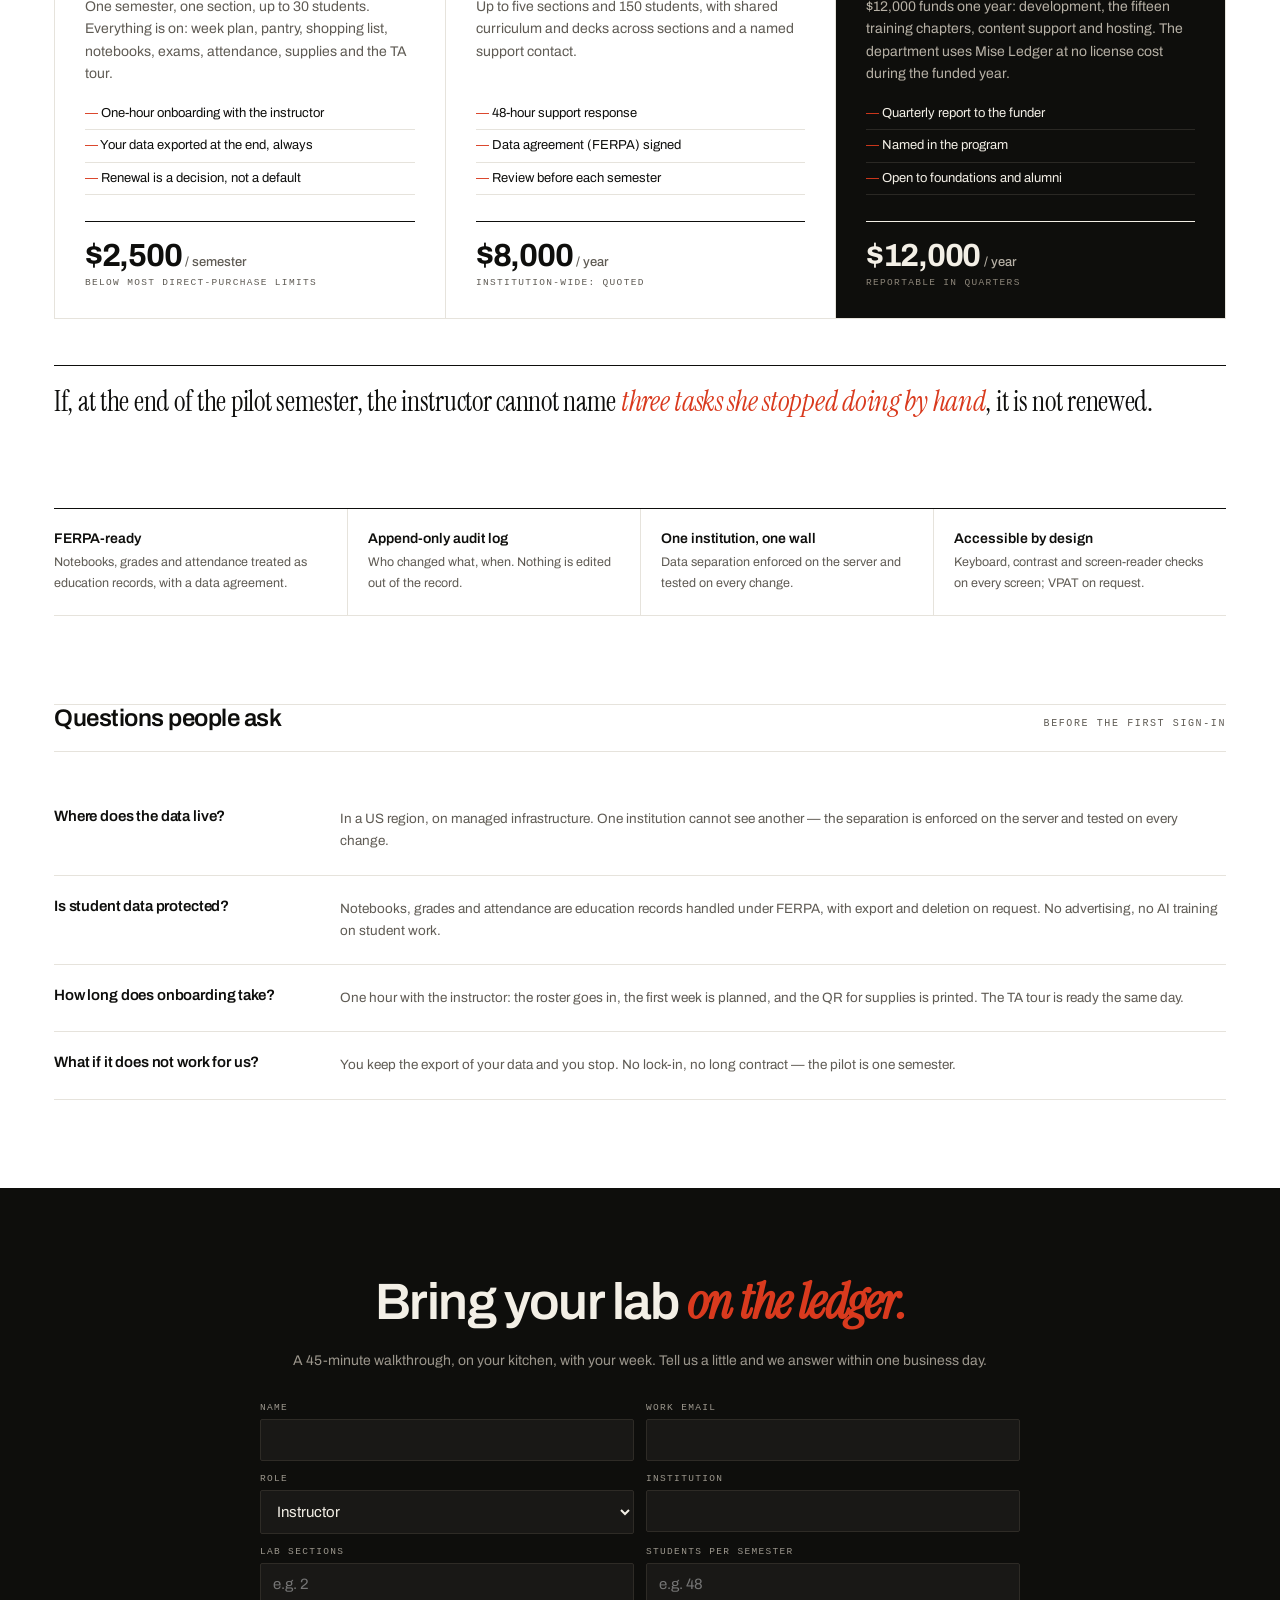
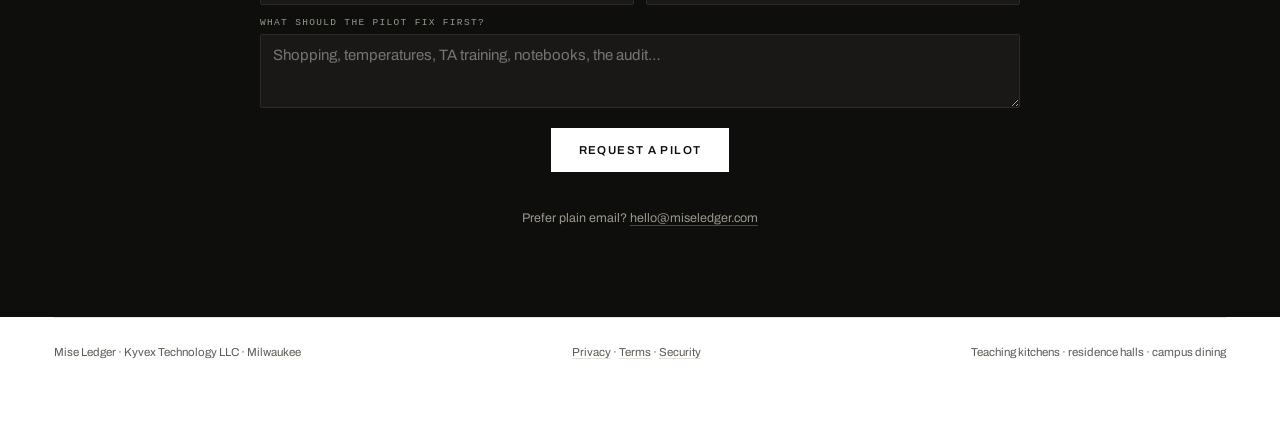
==== commit 3e156d77: "Landing: live ledger card, count-up stats, before/after switch, motion with reduced-motion support C" ====
--- a/index.html
+++ b/index.html
@@ -6,9 +6,9 @@
 <title>Mise Ledger — the kitchen that remembers</title>
 <meta name="description" content="Mise Ledger is the lab-operations system for teaching kitchens: week plans, a pantry that knows its pack sizes, temperatures with corrective actions, and the notebook that replaces the paper manual."/>
 <meta property="og:title" content="Mise Ledger — what happened in the kitchen, on the record"/>
-<meta property="og:image" content="https://miseledger.com/og.png"/>
-<meta property="og:url" content="https://miseledger.com/"/>
-<link rel="canonical" href="https://miseledger.com/"/>
+<meta property="og:image" content="https://www.miseledger.com/og.png"/>
+<meta property="og:url" content="https://www.miseledger.com/"/>
+<link rel="canonical" href="https://www.miseledger.com/"/>
 <link rel="icon" href="/favicon.svg" type="image/svg+xml"/>
 <link rel="icon" href="/favicon.ico" sizes="any"/>
 <meta name="theme-color" content="#0E0E0C"/>
@@ -16,7 +16,7 @@
 <meta property="og:image:height" content="630"/>
 <meta property="og:type" content="website"/>
 <meta name="twitter:card" content="summary_large_image"/>
-<meta name="twitter:image" content="https://miseledger.com/og.png"/>
+<meta name="twitter:image" content="https://www.miseledger.com/og.png"/>
 <meta property="og:description" content="Built inside a working teaching kitchen. One record, from the door to the line."/>
 <link rel="preconnect" href="https://fonts.googleapis.com">
 <link rel="preconnect" href="https://fonts.gstatic.com" crossorigin>
@@ -47,6 +47,56 @@
   .walkphoto .ph{position:absolute;inset:0;background-position:center 30%;background-size:cover;background-repeat:no-repeat;opacity:0;transition:opacity .7s ease;z-index:1;filter:saturate(.85) contrast(1.04)}
   .walkphoto .ph.on{opacity:1}
   .walkphoto .tag{z-index:3}
+
+  /* ── Motion pass: a live ledger card on the hero, count-up stats, before/after flip ── */
+  .shot{overflow:hidden}
+  .shot .kb{position:absolute;inset:-4%;background:inherit;background-size:cover;animation:kb 26s ease-in-out infinite alternate;z-index:0}
+  @keyframes kb{from{transform:scale(1) translate(0,0)}to{transform:scale(1.08) translate(-1.5%,-1%)}}
+  .ledger{position:absolute;right:22px;top:22px;z-index:3;width:min(330px,calc(100% - 44px));background:rgba(255,255,255,.96);backdrop-filter:blur(10px);-webkit-backdrop-filter:blur(10px);border:1px solid rgba(14,14,12,.08);box-shadow:0 24px 60px -24px rgba(14,14,12,.55);font-size:12.5px;color:var(--ink);animation:lgIn .8s cubic-bezier(.22,.7,.2,1) .4s both}
+  @keyframes lgIn{from{opacity:0;transform:translateY(14px) scale(.98)}to{opacity:1;transform:none}}
+  .ledger .lh{display:flex;justify-content:space-between;align-items:center;padding:12px 14px 10px;border-bottom:1px solid var(--rule);font-family:var(--mono);font-size:9.5px;letter-spacing:.14em;text-transform:uppercase;color:var(--grey)}
+  .ledger .lh b{color:var(--ink);font-weight:600}
+  .ledger .lh .dot{width:7px;height:7px;border-radius:50%;background:#16a34a;display:inline-block;margin-right:6px;box-shadow:0 0 0 0 rgba(22,163,74,.5);animation:pulse 1.8s infinite}
+  @keyframes pulse{70%{box-shadow:0 0 0 7px rgba(22,163,74,0)}100%{box-shadow:0 0 0 0 rgba(22,163,74,0)}}
+  .ledger ul{list-style:none;margin:0;padding:4px 0}
+  .ledger li{display:grid;grid-template-columns:18px 1fr auto;gap:10px;align-items:center;padding:7px 14px;transition:opacity .4s ease,background .4s ease}
+  .ledger li .bx{width:14px;height:14px;border:1.5px solid #b9b4aa;border-radius:3px;display:grid;place-items:center;transition:all .3s ease}
+  .ledger li .bx svg{width:10px;height:10px;stroke:#fff;stroke-width:3;fill:none;stroke-dasharray:14;stroke-dashoffset:14;transition:stroke-dashoffset .35s ease .1s}
+  .ledger li .nm{position:relative;white-space:nowrap;overflow:hidden;text-overflow:ellipsis;justify-self:start;max-width:100%}
+  .ledger li .nm::after{content:"";position:absolute;left:0;top:52%;height:1.5px;width:0;background:var(--grey);transition:width .45s ease}
+  .ledger li .q{font-family:var(--mono);font-size:11px;color:var(--grey);font-variant-numeric:tabular-nums}
+  .ledger li.shelf{opacity:.5}
+  .ledger li.shelf .bx{background:var(--grey);border-color:var(--grey)}
+  .ledger li.shelf .bx svg,.ledger li.buy .bx svg{stroke-dashoffset:0}
+  .ledger li.shelf .nm::after{width:100%}
+  .ledger li.shelf .q::before{content:"on shelf · "}
+  .ledger li.buy .bx{background:var(--red);border-color:var(--red)}
+  .ledger li.buy{background:rgba(217,58,30,.05)}
+  .ledger .lf{display:flex;justify-content:space-between;align-items:baseline;padding:11px 14px 12px;border-top:1px solid var(--rule)}
+  .ledger .lf small{font-family:var(--mono);font-size:9px;letter-spacing:.14em;text-transform:uppercase;color:var(--grey)}
+  .ledger .lf strong{font-size:20px;letter-spacing:-.03em;font-variant-numeric:tabular-nums}
+  .ledger .lf em{font-family:var(--serif);color:#15803d;font-size:14px;margin-left:8px;opacity:0;transition:opacity .5s ease}
+  .ledger .lf em.on{opacity:1}
+  .ledger .temp{display:flex;gap:10px;align-items:center;padding:9px 14px;border-top:1px dashed var(--rule);font-family:var(--mono);font-size:10.5px;color:var(--grey);opacity:0;transform:translateY(6px);transition:all .45s ease}
+  .ledger .temp.on{opacity:1;transform:none}
+  .ledger .temp b{color:#15803d;font-weight:600}
+  .band .val [data-count]{display:inline-block;min-width:1ch}
+  .baswitch{display:inline-flex;border:1px solid var(--rule);margin:0 0 18px;background:#fff}
+  .baswitch button{all:unset;cursor:pointer;padding:10px 16px;font-family:var(--mono);font-size:10px;letter-spacing:.16em;text-transform:uppercase;color:var(--grey);transition:background .25s ease,color .25s ease}
+  .baswitch button[aria-pressed="true"]{background:var(--ink);color:#fff}
+  .baswitch button:focus-visible{outline:2px solid var(--red);outline-offset:2px}
+  .ba > div{transition:opacity .45s ease,filter .45s ease}
+  .ba.show-before .after,.ba.show-after .before{opacity:.38;filter:grayscale(1)}
+  .ba .after .row{transition:transform .5s cubic-bezier(.22,.7,.2,1),opacity .5s ease}
+  .ba.show-after .after .row{animation:rowIn .5s cubic-bezier(.22,.7,.2,1) both}
+  .ba.show-after .after .row:nth-child(3){animation-delay:.08s}.ba.show-after .after .row:nth-child(4){animation-delay:.16s}.ba.show-after .after .row:nth-child(5){animation-delay:.24s}.ba.show-after .after .row:nth-child(6){animation-delay:.32s}
+  @keyframes rowIn{from{opacity:0;transform:translateX(10px)}to{opacity:1;transform:none}}
+  .btn,.tier,nav .navcta{transition:transform .2s ease,box-shadow .2s ease,background .2s ease}
+  .btn:hover{transform:translateY(-2px);box-shadow:0 10px 24px -12px rgba(14,14,12,.6)}
+  .tier:hover{transform:translateY(-3px);box-shadow:0 18px 40px -26px rgba(14,14,12,.45);position:relative;z-index:1}
+  @media (max-width:720px){.ledger{right:12px;top:auto;bottom:12px;width:calc(100% - 24px);font-size:12px}.ledger li{padding:5px 12px}.ledger .temp{display:none}.shot .cap{display:none}}
+  @media (max-width:420px){.ledger li:nth-child(n+4){display:none}}
+  @media (prefers-reduced-motion: reduce){.shot .kb,.ledger,.ledger .lh .dot{animation:none}.ba.show-after .after .row{animation:none}.btn:hover,.tier:hover{transform:none}}
   body{margin:0;background:var(--paper);color:var(--ink);font-family:var(--sans);-webkit-font-smoothing:antialiased}
   .wrap{max-width:1240px;margin:0 auto;padding:0 34px}
   a{color:inherit;text-decoration:none}
@@ -200,7 +250,7 @@
   .tier.dark .tier-price small{color:#B6B0A5}
   .tier-note{font-family:var(--mono);font-size:9.5px;letter-spacing:.14em;text-transform:uppercase;color:var(--grey)}
   .tier.dark .tier-note{color:#8C8579}
-  .band .note{grid-column:1/-1;background:var(--ink);padding:0 32px 18px;font-family:var(--mono);font-size:8.5px;letter-spacing:.14em;text-transform:uppercase;color:#6E6A63}
+  .band .note{grid-column:1/-1;background:var(--ink);padding:0 32px 18px;font-family:var(--mono);font-size:10px;letter-spacing:.14em;text-transform:uppercase;color:#A8A399}
   /* before / after */
   .ba{display:grid;grid-template-columns:1fr 1fr;border:1px solid var(--rule)}
   .ba > div{padding:30px}
@@ -368,15 +418,28 @@
         <a class="link" href="#system">See the system</a>
       </div>
     </div>
-    <div class="shot"><span class="cap">Teaching kitchen · service line</span></div>
+    <div class="shot"><div class="kb" aria-hidden="true"></div>
+      <div class="ledger" id="ledger" role="img" aria-label="Example: the Week 3 shopping list checks each ingredient against the pantry, crosses out what is already on the shelf, and logs a cooler temperature.">
+        <div class="lh" aria-hidden="true"><span><span class="dot"></span><b>Week 3</b> · shopping list</span><span id="lgClock">10:41</span></div>
+        <ul aria-hidden="true">
+          <li data-s="shelf"><span class="bx"><svg viewBox="0 0 12 12"><path d="M2 6.5l2.5 2.5L10 3"/></svg></span><span class="nm">All-purpose flour</span><span class="q">2.4 kg</span></li>
+          <li data-s="buy"><span class="bx"><svg viewBox="0 0 12 12"><path d="M2 6.5l2.5 2.5L10 3"/></svg></span><span class="nm">Broccoli crowns</span><span class="q">1.8 kg</span></li>
+          <li data-s="shelf"><span class="bx"><svg viewBox="0 0 12 12"><path d="M2 6.5l2.5 2.5L10 3"/></svg></span><span class="nm">Olive oil</span><span class="q">750 ml</span></li>
+          <li data-s="buy"><span class="bx"><svg viewBox="0 0 12 12"><path d="M2 6.5l2.5 2.5L10 3"/></svg></span><span class="nm">Black beans, dry</span><span class="q">1.2 kg</span></li>
+          <li data-s="shelf"><span class="bx"><svg viewBox="0 0 12 12"><path d="M2 6.5l2.5 2.5L10 3"/></svg></span><span class="nm">Kosher salt</span><span class="q">300 g</span></li>
+        </ul>
+        <div class="lf" aria-hidden="true"><small>To buy</small><span><strong id="lgTotal">$86.40</strong><em id="lgSaved">$39.10 already on the shelf</em></span></div>
+        <div class="temp" id="lgTemp" aria-hidden="true">Walk-in cooler · <b>38°F</b> · logged by TA</div>
+      </div>
+      <span class="cap">Teaching kitchen · service line</span></div>
   </section>
 </div>
 
 <div class="band">
   <div class="wrap"><div class="in">
-    <div class="cell"><div class="val">6<em>h</em></div><div class="lab"><b>Hours back a week*</b>to the instructor, on paperwork</div></div>
-    <div class="cell"><div class="val">15</div><div class="lab"><b>Training chapters</b>watched before a TA's first shift</div></div>
-    <div class="cell"><div class="val">158</div><div class="lab"><b>Ounces</b>two bags, the pantry does the math</div></div>
+    <div class="cell"><div class="val"><span data-count="6">6</span><em>h</em></div><div class="lab"><b>Hours back a week*</b>to the instructor, on paperwork</div></div>
+    <div class="cell"><div class="val"><span data-count="15">15</span></div><div class="lab"><b>Training chapters</b>watched before a TA's first shift</div></div>
+    <div class="cell"><div class="val"><span data-count="158">158</span></div><div class="lab"><b>Ounces</b>two bags, the pantry does the math</div></div>
     <div class="cell"><div class="val">1</div><div class="lab"><b>Shopping list</b>checked against the shelf before anyone buys</div></div>
     <div class="note">* Instructor's own estimate in the founding lab. Your pilot measures yours.</div>
   </div></div>
@@ -385,7 +448,8 @@
 <div class="wrap">
   <section class="pad" id="before">
     <div class="head"><h2>One Thursday, before and after</h2><span>Same lab, same week</span></div>
-    <div class="ba">
+    <div class="baswitch" role="group" aria-label="Compare"><button type="button" data-ba="before" aria-pressed="false">On paper</button><button type="button" data-ba="after" aria-pressed="false">On the ledger</button><button type="button" data-ba="both" aria-pressed="true">Side by side</button></div>
+    <div class="ba" id="ba">
       <div class="before">
         <h3>On paper</h3>
         <div class="row"><b>Shopping</b><span>A list from memory. The flour on the shelf gets bought again.</span></div>
@@ -704,5 +768,72 @@
   });
 })();
 </script>
+<script>
+/* Motion: everything below is decoration over content that is already readable
+   without it. With prefers-reduced-motion the final state is shown and nothing loops. */
+(function(){
+  var reduce = window.matchMedia('(prefers-reduced-motion: reduce)').matches;
+  // 1 · hero ledger: tick the list, cross out what the pantry covers, count the total down
+  var lg = document.getElementById('ledger');
+  if (lg) {
+    var items = [].slice.call(lg.querySelectorAll('li'));
+    var totalEl = document.getElementById('lgTotal'), saved = document.getElementById('lgSaved'), temp = document.getElementById('lgTemp'), clock = document.getElementById('lgClock');
+    var FULL = 86.40, FINAL = 47.30;
+    var money = function(v){ return '$' + v.toFixed(2); };
+    var finalState = function(){ items.forEach(function(li){ li.className = li.dataset.s; }); totalEl.textContent = money(FINAL); saved.classList.add('on'); temp.classList.add('on'); };
+    if (reduce) { finalState(); }
+    else {
+      var run = function(){
+        items.forEach(function(li){ li.className = ''; }); saved.classList.remove('on'); temp.classList.remove('on');
+        totalEl.textContent = money(FULL); clock.textContent = '10:41';
+        var cur = FULL, shelfCost = [18.20, 0, 12.40, 0, 8.50], t = 900;
+        items.forEach(function(li, i){
+          setTimeout(function(){
+            li.className = li.dataset.s;
+            if (shelfCost[i]) { var from = cur, to = cur - shelfCost[i], st = performance.now();
+              (function step(now){ var p = Math.min(1, (now - st) / 500); totalEl.textContent = money(from + (to - from) * p); if (p < 1) requestAnimationFrame(step); })(st);
+              cur = to; }
+          }, t); t += 750;
+        });
+        setTimeout(function(){ saved.classList.add('on'); }, t);
+        setTimeout(function(){ temp.classList.add('on'); clock.textContent = '10:42'; }, t + 700);
+      };
+      var timer = null, visible = true;
+      var loop = function(){ run(); timer = setTimeout(function(){ if (visible) loop(); else timer = null; }, 9500); };
+      if ('IntersectionObserver' in window) new IntersectionObserver(function(es){ visible = es[0].isIntersecting; if (visible && !timer) loop(); }, { threshold: .2 }).observe(lg);
+      else loop();
+    }
+  }
+  // 2 · stats count up once when the band scrolls in
+  var nums = [].slice.call(document.querySelectorAll('[data-count]'));
+  if (!reduce && nums.length && 'IntersectionObserver' in window) {
+    nums.forEach(function(n){ n.textContent = '0'; });
+    var io = new IntersectionObserver(function(es){
+      es.forEach(function(e){
+        if (!e.isIntersecting) return; io.unobserve(e.target);
+        var el = e.target, end = +el.dataset.count, st = performance.now(), d = 1100 + Math.min(end, 200) * 3;
+        (function step(now){ var p = Math.min(1, (now - st) / d), k = 1 - Math.pow(1 - p, 3); el.textContent = Math.round(end * k); if (p < 1) requestAnimationFrame(step); })(st);
+      });
+    }, { threshold: .6 });
+    nums.forEach(function(n){ io.observe(n); });
+  }
+  // 3 · before/after switch, with one automatic flip the first time it is seen
+  var ba = document.getElementById('ba'), btns = [].slice.call(document.querySelectorAll('.baswitch button'));
+  if (ba && btns.length) {
+    var set = function(mode){ ba.classList.remove('show-before', 'show-after'); if (mode !== 'both') ba.classList.add('show-' + mode); btns.forEach(function(b){ b.setAttribute('aria-pressed', b.dataset.ba === mode ? 'true' : 'false'); }); };
+    var touched = false;
+    btns.forEach(function(b){ b.addEventListener('click', function(){ touched = true; set(b.dataset.ba); }); });
+    if (!reduce && 'IntersectionObserver' in window) {
+      var seen = new IntersectionObserver(function(es){
+        if (!es[0].isIntersecting) return; seen.disconnect();
+        set('before');
+        setTimeout(function(){ if (!touched) set('after'); }, 1600);
+        setTimeout(function(){ if (!touched) set('both'); }, 4200);
+      }, { threshold: .45 });
+      seen.observe(ba);
+    }
+  }
+})();
+</script>
 </body>
 </html>
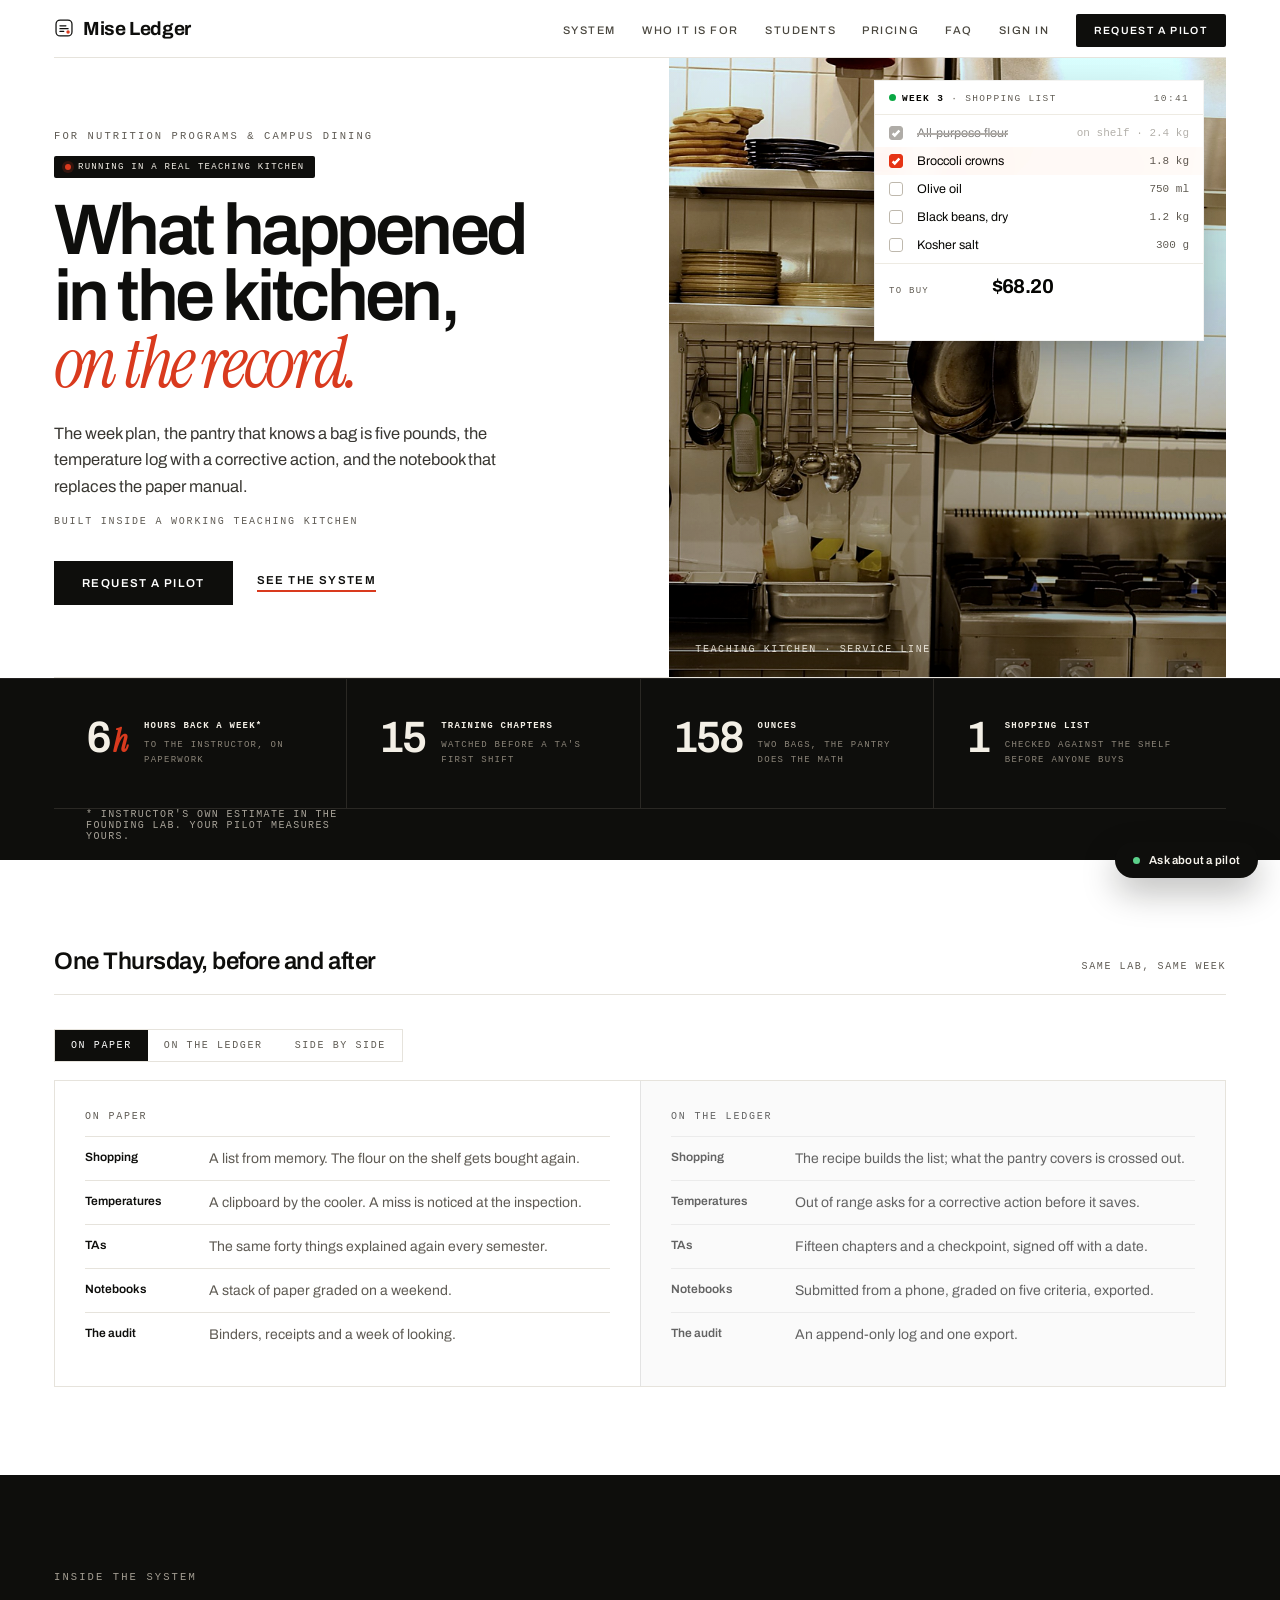
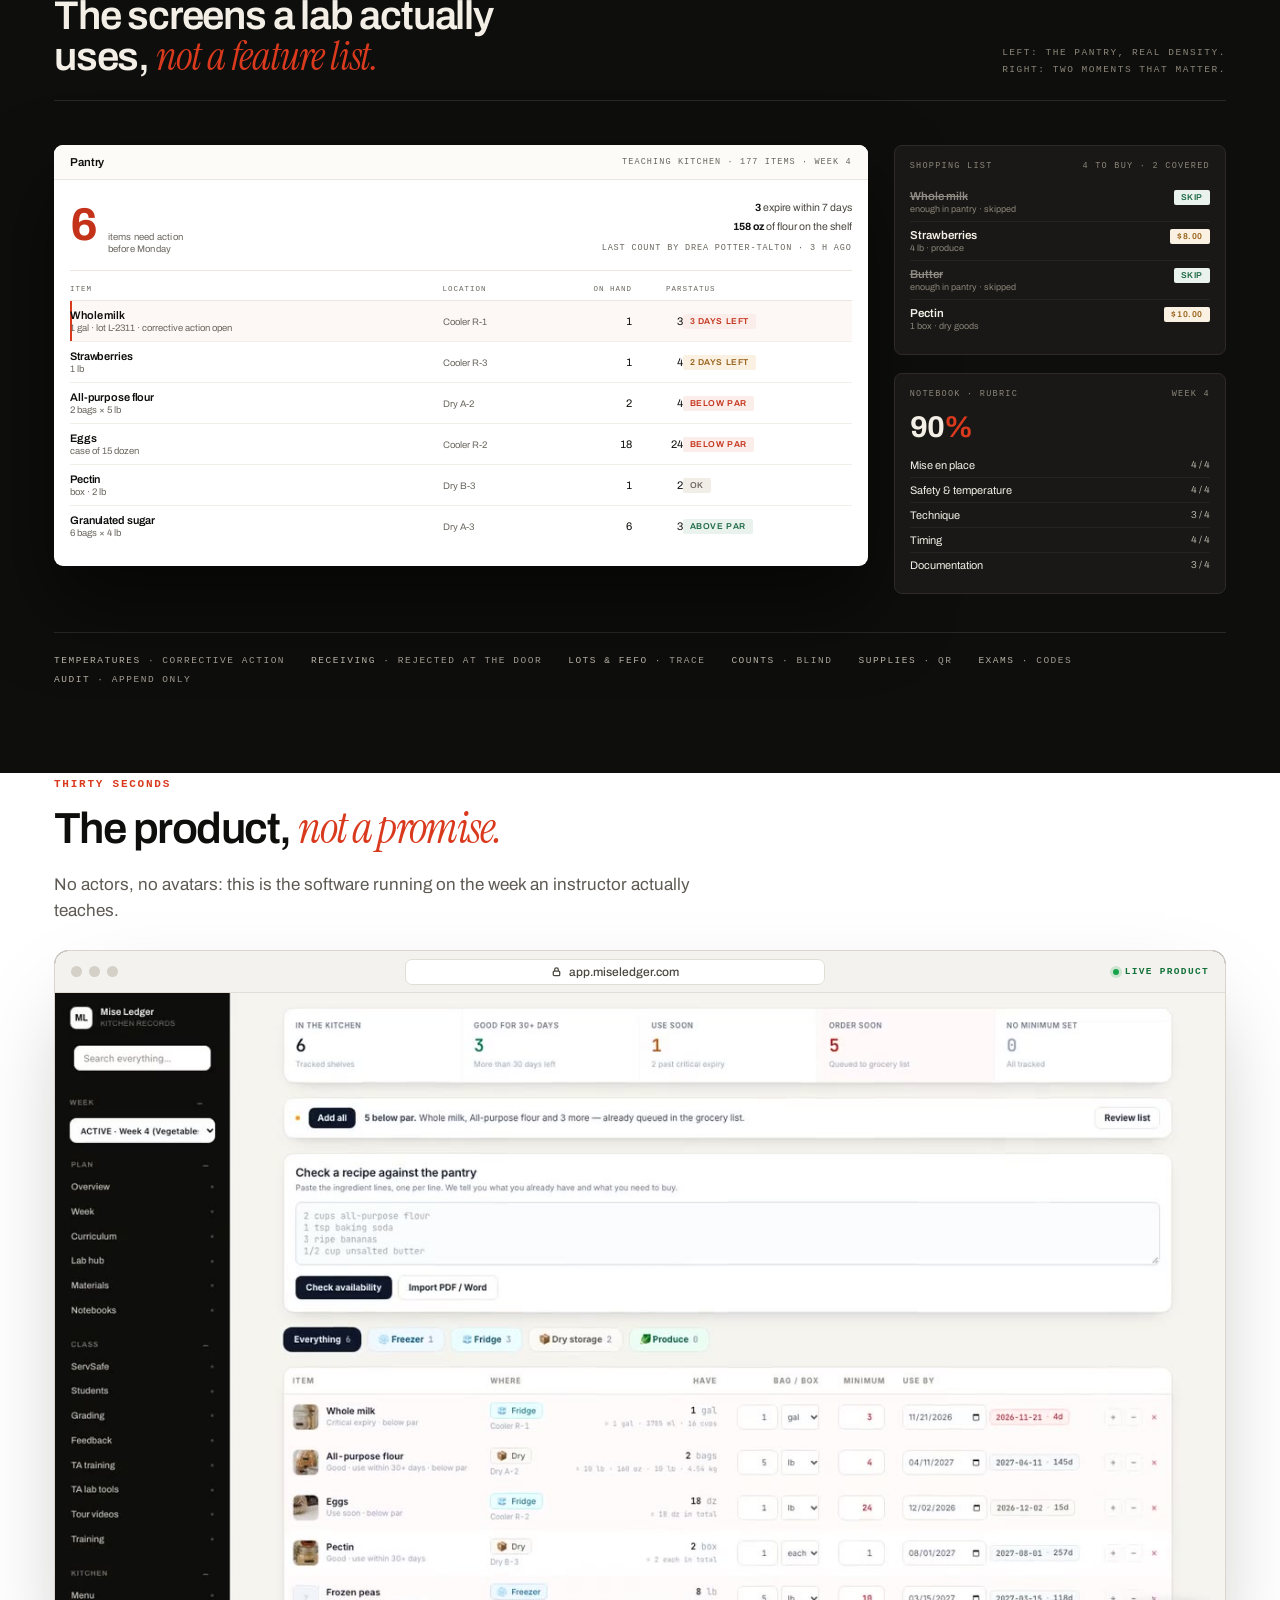
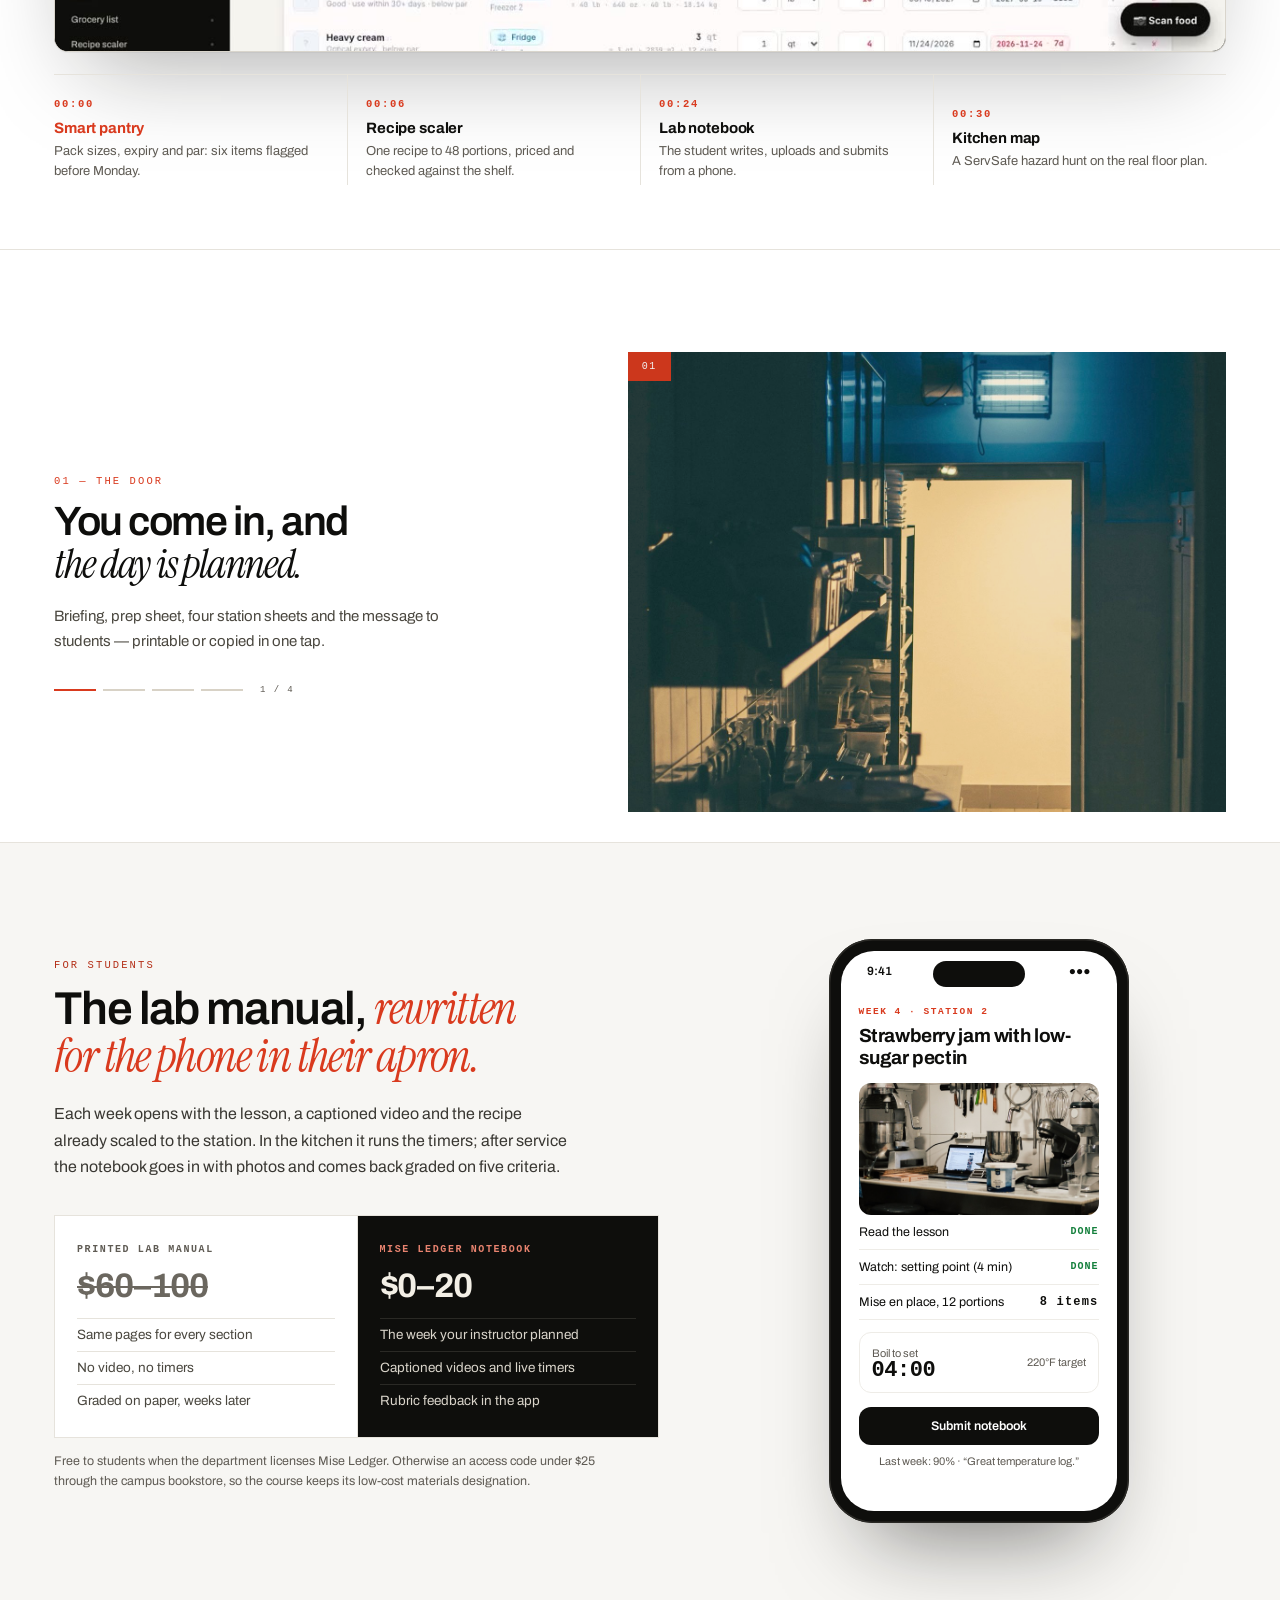
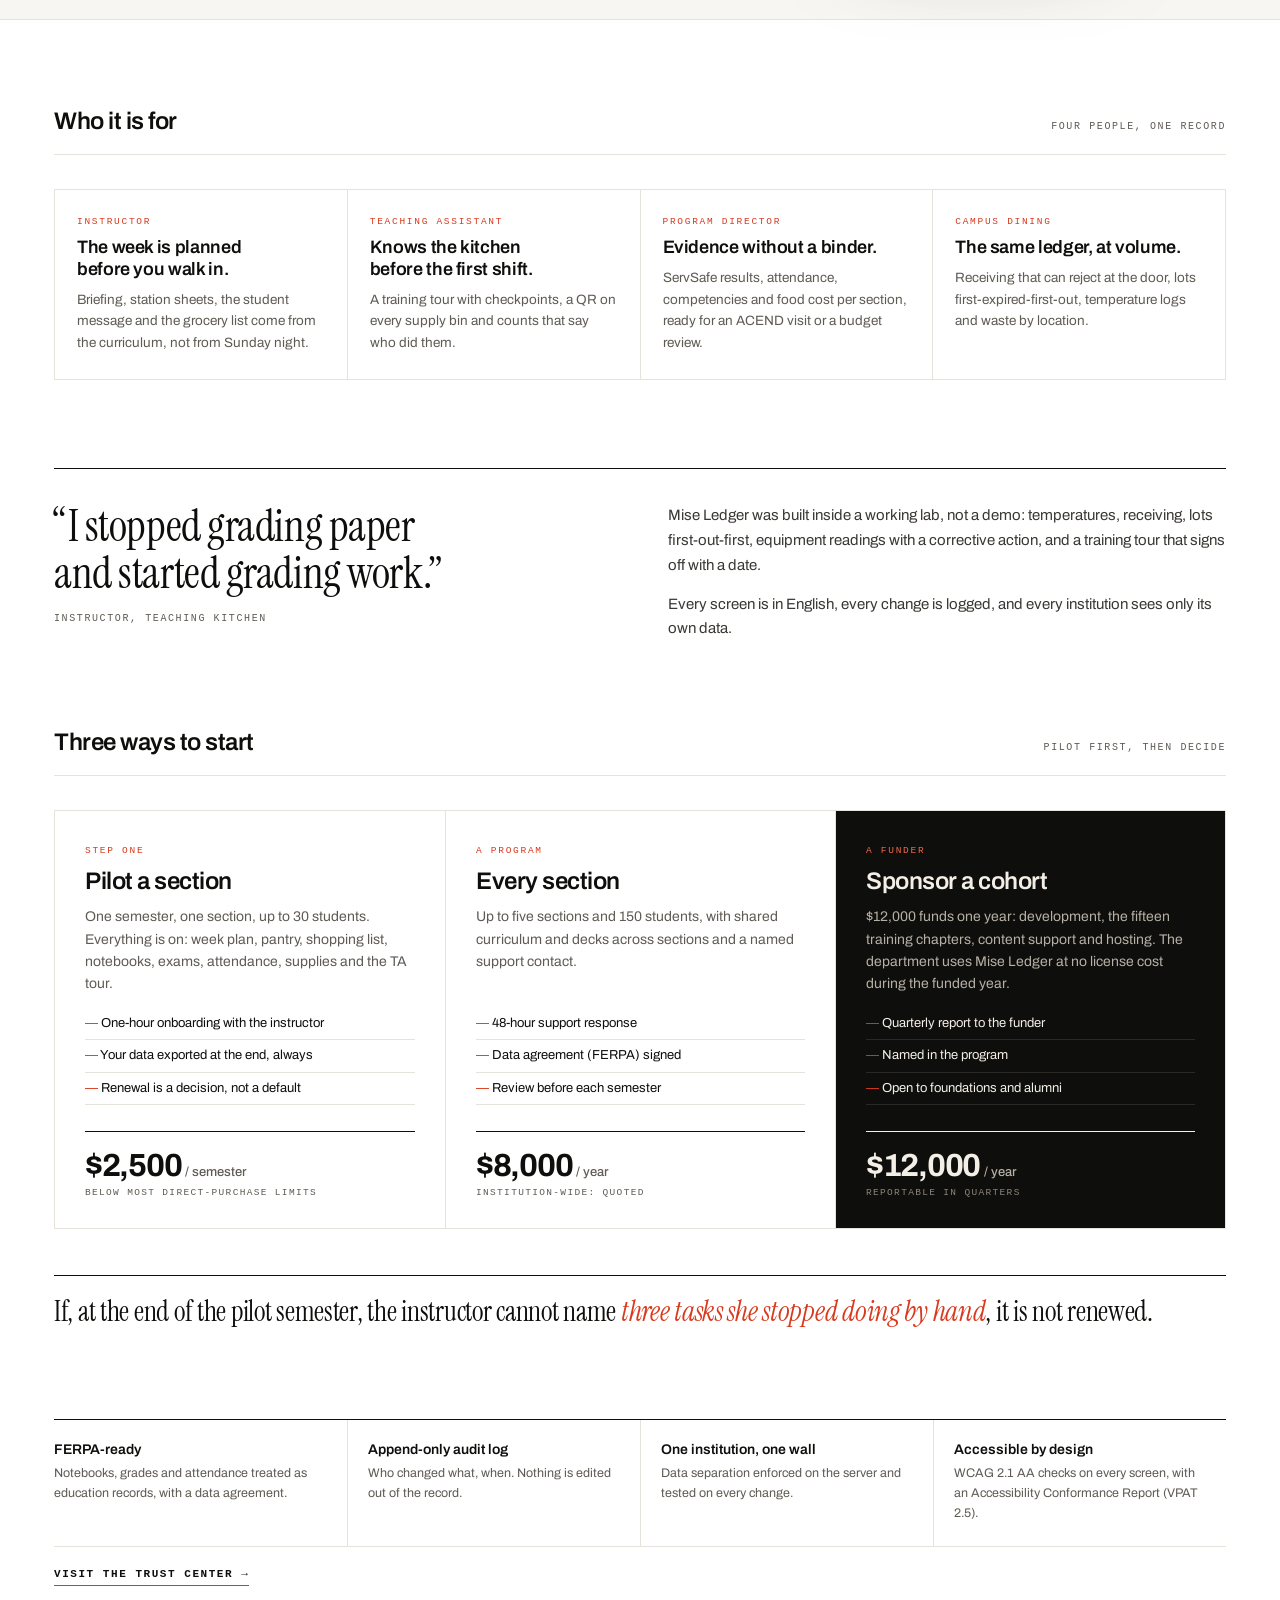
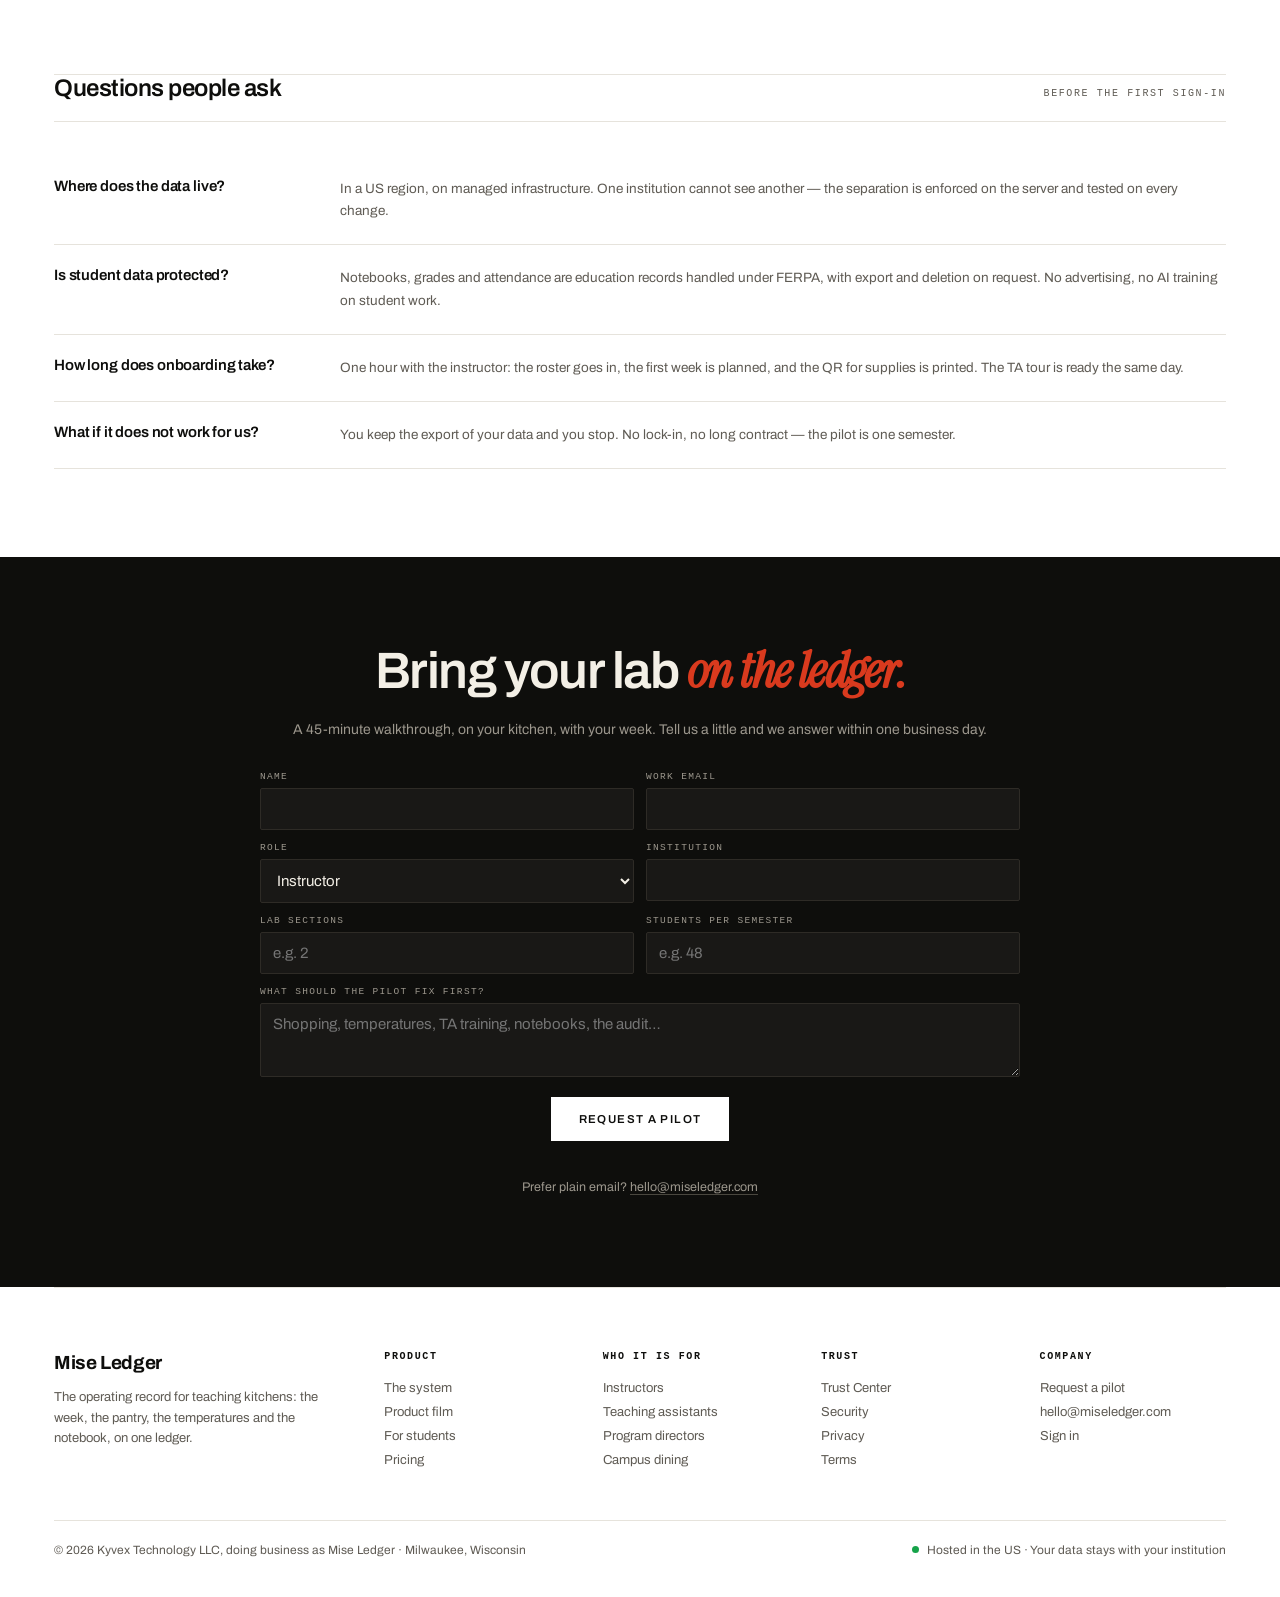
==== commit 6dbf5294: "Landing v3: Trust Center, student section, browser-framed film with chapters, full footer, brighter " ====
--- a/index.html
+++ b/index.html
@@ -86,7 +86,8 @@
   .baswitch button[aria-pressed="true"]{background:var(--ink);color:#fff}
   .baswitch button:focus-visible{outline:2px solid var(--red);outline-offset:2px}
   .ba > div{transition:opacity .45s ease,filter .45s ease}
-  .ba.show-before .after,.ba.show-after .before{opacity:.38;filter:grayscale(1)}
+  .ba.show-before .after,.ba.show-after .before{filter:grayscale(1);background:#FBFAF8}
+  .ba.show-before .after *,.ba.show-after .before *{color:#67635B!important;border-color:#EEEBE5!important}
   .ba .after .row{transition:transform .5s cubic-bezier(.22,.7,.2,1),opacity .5s ease}
   .ba.show-after .after .row{animation:rowIn .5s cubic-bezier(.22,.7,.2,1) both}
   .ba.show-after .after .row:nth-child(3){animation-delay:.08s}.ba.show-after .after .row:nth-child(4){animation-delay:.16s}.ba.show-after .after .row:nth-child(5){animation-delay:.24s}.ba.show-after .after .row:nth-child(6){animation-delay:.32s}
@@ -171,7 +172,7 @@
   .line{display:flex;align-items:baseline;justify-content:space-between;gap:10px;padding:7px 0;border-bottom:1px solid #26231F;font-size:11.5px}
   .line:last-child{border-bottom:0}
   .line b{font-weight:600}
-  .line .x{opacity:.38;text-decoration:line-through}
+  .line .x{opacity:1;color:#8E8A83;text-decoration:line-through}
   .line span.mut{display:block;font-size:9px;color:#8C8579;margin-top:2px}
   .skill{display:flex;align-items:center;justify-content:space-between;gap:10px;font-size:11px;padding:6px 0;border-bottom:1px solid #26231F}
   .skill:last-child{border-bottom:0}
@@ -256,7 +257,7 @@
   .ba > div{padding:30px}
   .ba .after{background:var(--soft);border-left:1px solid var(--rule)}
   .ba h3{margin:0 0 14px;font-family:var(--mono);font-size:10px;letter-spacing:.18em;text-transform:uppercase;color:var(--grey);font-weight:500}
-  .ba .after h3{color:var(--red)}
+  .ba .after h3{color:#B42F17}
   .ba .row{display:grid;grid-template-columns:110px 1fr;gap:14px;padding:11px 0;border-top:1px solid var(--rule);font-size:14px;line-height:1.5}
   .ba .row b{font-weight:600;font-size:12px}
   .ba .before .row span{color:var(--grey)}
@@ -395,6 +396,103 @@
   .askfab i{width:7px;height:7px;border-radius:999px;background:#5BD08A;display:inline-block}
   @media (max-width:640px){.askfab{display:none}}
   .askfab.hide{opacity:0;pointer-events:none;transform:translateY(8px)}
+
+/* ===== v3: frame, chapters, students, footer, spacing ===== */
+.filmhead h2{font:600 clamp(28px,3.4vw,44px)/1.03 var(--sans);letter-spacing:-.035em;margin:.38em 0 .45em}
+.filmhead h2 em{font-family:var(--serif);font-style:italic;font-weight:400;color:var(--red)}
+#film{padding-bottom:64px}
+#walk{padding-top:72px}
+.walkphoto::after{background:rgba(14,14,12,.06)}
+.browser{border:1px solid #D9D5CC;border-radius:14px;overflow:hidden;background:#0e0e0c;box-shadow:0 1px 0 rgba(14,14,12,.04),0 40px 90px -30px rgba(14,14,12,.35)}
+.browser .bbar{display:flex;align-items:center;gap:14px;height:42px;padding:0 16px;background:#F4F2EE;border-bottom:1px solid #E2DED6}
+.browser .dots{display:flex;gap:7px}.browser .dots i{width:11px;height:11px;border-radius:50%;background:#D5D0C7}
+.browser .url{flex:1;max-width:420px;margin:0 auto;height:26px;border-radius:7px;background:#fff;border:1px solid #E2DED6;display:flex;align-items:center;justify-content:center;gap:7px;font:500 12px/1 var(--sans);color:#4A473F}
+.browser .url svg{width:11px;height:11px}
+.browser .live2{font:600 9.5px/1 var(--mono);letter-spacing:.14em;text-transform:uppercase;color:#15803d;display:flex;align-items:center;gap:6px}
+.browser .live2::before{content:"";width:6px;height:6px;border-radius:50%;background:#16a34a;box-shadow:0 0 0 3px rgba(22,163,74,.18)}
+.filmwrap{border-radius:0;box-shadow:none}
+.browser .filmcap{display:none}
+.chapters{display:grid;grid-template-columns:repeat(4,1fr);gap:0;margin-top:22px;border-top:1px solid var(--rule)}
+.chapters button{all:unset;box-sizing:border-box;cursor:pointer;padding:18px 18px 4px 0;position:relative}
+.chapters button+button{padding-left:18px;border-left:1px solid var(--rule)}
+.chapters button::before{content:"";position:absolute;left:0;right:0;top:-1px;height:2px;background:var(--ink);transform:scaleX(var(--p,0));transform-origin:0 50%}
+.chapters button+button::before{left:0}
+.chapters .n{font:600 10.5px/1 var(--mono);letter-spacing:.16em;color:var(--red)}
+.chapters b{display:block;margin-top:10px;font-size:15px;letter-spacing:-.01em}
+.chapters span.d{display:block;margin-top:6px;font-size:13px;line-height:1.5;color:var(--grey)}
+.chapters button[aria-current="true"] b{color:var(--red)}
+.chapters button:hover b{text-decoration:underline;text-underline-offset:3px}
+/* students */
+#students{background:var(--soft);border-top:1px solid var(--rule);border-bottom:1px solid var(--rule);padding:96px 0}
+.stgrid{display:grid;grid-template-columns:1.1fr .9fr;gap:72px;align-items:center}
+.stgrid .kicker{color:var(--red)}
+.stgrid h2{margin:14px 0 0;font-size:clamp(30px,3.6vw,50px);line-height:1.02;letter-spacing:-.035em;font-weight:600}
+.stgrid h2 em{font-family:var(--serif);font-style:italic;font-weight:400;color:var(--red)}
+.stgrid .lede{margin:20px 0 0;font-size:16px;line-height:1.65;color:#3A3833;max-width:520px}
+.vs{display:grid;grid-template-columns:1fr 1fr;margin-top:34px;border:1px solid var(--rule);background:#fff}
+.vs>div{padding:22px 22px 20px}
+.vs>div+div{border-left:1px solid var(--rule);background:var(--ink);color:#F3EFE6}
+.vs small{font:600 10px/1 var(--mono);letter-spacing:.16em;text-transform:uppercase;color:var(--grey)}
+.vs>div+div small{color:#E8836F}
+.vs .pr{display:block;margin-top:12px;font-size:34px;font-weight:700;letter-spacing:-.03em}
+.vs .pr s{color:#9C978D;text-decoration-thickness:2px}
+.vs ul{margin:14px 0 0;padding:0;list-style:none;font-size:13.5px;line-height:1.5}
+.vs li{padding:6px 0;border-top:1px solid var(--rule);color:#4A473F}
+.vs>div+div li{border-color:#2A2925;color:#D9D4CA}
+.stnote{margin-top:14px;font-size:12.5px;line-height:1.55;color:var(--grey);max-width:560px}
+.phone{width:300px;margin:0 auto;border-radius:44px;background:#0e0e0c;padding:12px;box-shadow:0 50px 90px -40px rgba(14,14,12,.55),inset 0 0 0 1.5px #2A2925}
+.phone .scr{border-radius:33px;background:#fff;overflow:hidden;height:560px;position:relative}
+.phone .notch{position:absolute;top:10px;left:50%;transform:translateX(-50%);width:92px;height:26px;border-radius:14px;background:#0e0e0c;z-index:3}
+.phone .st{display:flex;justify-content:space-between;padding:14px 26px 0;font:600 12px/1 var(--sans)}
+.phone .ap{padding:30px 18px 0}
+.phone .ap .wk{font:600 9.5px/1 var(--mono);letter-spacing:.16em;text-transform:uppercase;color:var(--red)}
+.phone .ap h4{margin:8px 0 0;font-size:19px;line-height:1.15;letter-spacing:-.02em}
+.phone .ph2{margin-top:14px;height:132px;border-radius:12px;background:#ddd center/cover no-repeat}
+.phone .row2{display:flex;justify-content:space-between;align-items:center;padding:10px 0;border-bottom:1px solid #EEECE7;font-size:12.5px}
+.phone .row2 i{font-style:normal;font:600 10px/1 var(--mono);letter-spacing:.1em;color:#15803d}
+.phone .row2 i.t{color:var(--ink);font-size:12px}
+.phone .tm{margin-top:12px;display:flex;align-items:center;justify-content:space-between;border:1px solid #EEECE7;border-radius:12px;padding:10px 12px}
+.phone .tm b{font:700 22px/1 var(--mono);letter-spacing:-.02em}
+.phone .tm span{font-size:11px;color:var(--grey)}
+.phone .sub2{margin-top:14px;display:block;text-align:center;background:var(--ink);color:#fff;border-radius:12px;padding:13px;font:600 12.5px/1 var(--sans)}
+.phone .fb{margin-top:10px;font-size:11px;color:var(--grey);text-align:center}
+/* trust link */
+.trustlink{display:inline-flex;align-items:center;gap:8px;margin-top:22px;font:600 11px/1 var(--mono);letter-spacing:.14em;text-transform:uppercase;border-bottom:1.5px solid var(--red);padding-bottom:5px}
+.trustlink:hover{color:var(--red)}
+/* footer v3 */
+footer.big{display:block;border-top:1px solid var(--rule);padding:64px 0 40px;font-size:13px;color:var(--grey)}
+.fgrid{display:grid;grid-template-columns:1.6fr 1fr 1fr 1fr 1fr;gap:32px}
+.fgrid .fb1 .mark{color:var(--ink)}
+.fgrid .fb1 p{margin:14px 0 0;line-height:1.6;max-width:300px}
+.fgrid h5{margin:0 0 14px;font:600 10px/1 var(--mono);letter-spacing:.16em;text-transform:uppercase;color:var(--ink)}
+.fgrid nav a,.fgrid a{display:block!important;margin:0;padding:5px 0;border:0;color:var(--grey);font-size:13px;letter-spacing:0;text-transform:none;font-weight:400}
+.fgrid a:hover{color:var(--red)}
+.fbase{display:flex;justify-content:space-between;gap:16px;flex-wrap:wrap;margin-top:48px;padding-top:22px;border-top:1px solid var(--rule);font-size:12px}
+.fbase .ok{display:inline-flex;align-items:center;gap:8px}
+.fbase .ok::before{content:"";width:7px;height:7px;border-radius:50%;background:#16a34a}
+@media (max-width:960px){
+  .stgrid{grid-template-columns:1fr;gap:48px}
+  .fgrid{grid-template-columns:1fr 1fr;gap:28px}.fgrid .fb1{grid-column:1/-1}
+  .chapters{grid-template-columns:1fr 1fr}.chapters button:nth-child(3){padding-left:0;border-left:0}
+}
+@media (max-width:560px){
+  #students{padding:64px 0}
+  .vs{grid-template-columns:1fr}.vs>div+div{border-left:0;border-top:1px solid var(--rule)}
+  .phone{width:270px}.phone .scr{height:530px}
+  .browser .bbar{height:34px;padding:0 10px}.browser .dots i{width:8px;height:8px}.browser .live2{display:none}
+  .browser .url{font-size:10.5px;height:22px}
+  .chapters span.d{display:none}
+  .chapters button{padding:14px 10px 2px 0}.chapters button+button{padding-left:12px}
+}
+
+/* contrast pass (WCAG 1.4.3) */
+.inside .kicker{color:#A39D92}
+.win-meta,.wbig .lab,.tbl th,.tbl .sub,.window .muted,.wfacts .muted{color:#6B675F!important}
+.modules span{color:#A09A90!important}
+.browser .live2{color:#12723A}
+.stgrid .kicker{color:#B42F17}
+.vs .pr s{color:#6B675F}
+.tier.dark .tier-tag{color:#F0674B}
 </style>
 </head>
 <body>
@@ -402,7 +500,7 @@
 <div class="wrap">
   <header>
     <div class="mark"><svg width="20" height="20" viewBox="0 0 64 64" aria-hidden="true" style="vertical-align:-3px;margin-right:9px"><rect x="6.5" y="6.5" width="51" height="51" rx="13" fill="none" stroke="currentColor" stroke-width="4"/><rect x="17" y="23" width="23" height="4" rx="2" fill="currentColor"/><rect x="17" y="32" width="30" height="4" rx="2" fill="currentColor"/><rect x="17" y="41" width="16" height="4" rx="2" fill="currentColor"/><circle cx="45" cy="45" r="5.5" fill="#D93A1E"/></svg>Mise Ledger</div>
-    <nav><a href="#system">System</a><a href="#who">Who it is for</a><a href="#price">Pricing</a><a href="#faq">FAQ</a><a href="https://app.miseledger.com" style="margin-left:26px">Sign in</a><a class="navcta" href="#pilot">Request a pilot</a></nav>
+    <nav><a href="#system">System</a><a href="#who">Who it is for</a><a href="#students">Students</a><a href="#price">Pricing</a><a href="#faq">FAQ</a><a href="https://app.miseledger.com" style="margin-left:26px">Sign in</a><a class="navcta" href="#pilot">Request a pilot</a></nav>
   </header>
 </div>
 
@@ -546,6 +644,8 @@
       <h2>The product, <em>not a promise.</em></h2>
       <p>No actors, no avatars: this is the software running on the week an instructor actually teaches.</p>
     </div>
+    <div class="browser">
+      <div class="bbar" aria-hidden="true"><span class="dots"><i></i><i></i><i></i></span><span class="url"><svg viewBox="0 0 12 12" fill="none" stroke="currentColor" stroke-width="1.4"><rect x="2.5" y="5.5" width="7" height="5" rx="1"/><path d="M4 5.5V4a2 2 0 014 0v1.5"/></svg>app.miseledger.com</span><span class="live2">Live product</span></div>
     <div class="filmwrap">
       <video id="filmVideo" poster="/film/poster.jpg" playsinline muted loop preload="metadata" controls
              aria-label="Walkthrough of Mise Ledger">
@@ -553,6 +653,13 @@
         Your browser cannot play this video. It shows the week plan, pantry, temperatures, ServSafe map and counts.
       </video>
       <span class="filmcap">Teaching kitchen · Station 1</span>
+    </div>
+    </div>
+    <div class="chapters" id="chapters" aria-label="Jump to a part of the film">
+      <button type="button" data-t="0" aria-current="true"><span class="n">00:00</span><b>Smart pantry</b><span class="d">Pack sizes, expiry and par: six items flagged before Monday.</span></button>
+      <button type="button" data-t="6"><span class="n">00:06</span><b>Recipe scaler</b><span class="d">One recipe to 48 portions, priced and checked against the shelf.</span></button>
+      <button type="button" data-t="23.6"><span class="n">00:24</span><b>Lab notebook</b><span class="d">The student writes, uploads and submits from a phone.</span></button>
+      <button type="button" data-t="29.5"><span class="n">00:30</span><b>Kitchen map</b><span class="d">A ServSafe hazard hunt on the real floor plan.</span></button>
     </div>
   </div>
 </section>
@@ -567,6 +674,42 @@
         <div class="prog"><i class="on"></i><i></i><i></i><i></i><span class="pcount" id="pcount">1 / 4</span></div>
       </div>
       <div class="walkphoto" id="walkphoto"><div class="ph" id="phA"></div><div class="ph" id="phB"></div><span class="tag" id="wtag">01</span></div>
+    </div>
+  </div>
+</section>
+
+
+<section id="students" aria-labelledby="stTitle">
+  <div class="wrap">
+    <div class="stgrid">
+      <div>
+        <div class="kicker">For students</div>
+        <h2 id="stTitle">The lab manual, <em>rewritten for the phone in their apron.</em></h2>
+        <p class="lede">Each week opens with the lesson, a captioned video and the recipe already scaled to the station. In the kitchen it runs the timers; after service the notebook goes in with photos and comes back graded on five criteria.</p>
+        <div class="vs">
+          <div><small>Printed lab manual</small><span class="pr"><s>$60–100</s></span>
+            <ul><li>Same pages for every section</li><li>No video, no timers</li><li>Graded on paper, weeks later</li></ul></div>
+          <div><small>Mise Ledger notebook</small><span class="pr">$0–20</span>
+            <ul><li>The week your instructor planned</li><li>Captioned videos and live timers</li><li>Rubric feedback in the app</li></ul></div>
+        </div>
+        <p class="stnote">Free to students when the department licenses Mise Ledger. Otherwise an access code under $25 through the campus bookstore, so the course keeps its low-cost materials designation.</p>
+      </div>
+      <div aria-hidden="true">
+        <div class="phone"><div class="scr"><span class="notch"></span>
+          <div class="st"><span>9:41</span><span>●●●</span></div>
+          <div class="ap">
+            <div class="wk">Week 4 · Station 2</div>
+            <h4>Strawberry jam with low-sugar pectin</h4>
+            <div class="ph2" style="background-image:url('img/notebook.jpg')"></div>
+            <div class="row2"><span>Read the lesson</span><i>DONE</i></div>
+            <div class="row2"><span>Watch: setting point (4 min)</span><i>DONE</i></div>
+            <div class="row2"><span>Mise en place, 12 portions</span><i class="t">8 items</i></div>
+            <div class="tm"><div><span>Boil to set</span><br><b id="phTimer">04:00</b></div><span>220°F target</span></div>
+            <span class="sub2">Submit notebook</span>
+            <div class="fb">Last week: 90% · “Great temperature log.”</div>
+          </div>
+        </div></div>
+      </div>
     </div>
   </div>
 </section>
@@ -628,8 +771,9 @@
       <div><b>FERPA-ready</b><span>Notebooks, grades and attendance treated as education records, with a data agreement.</span></div>
       <div><b>Append-only audit log</b><span>Who changed what, when. Nothing is edited out of the record.</span></div>
       <div><b>One institution, one wall</b><span>Data separation enforced on the server and tested on every change.</span></div>
-      <div><b>Accessible by design</b><span>Keyboard, contrast and screen-reader checks on every screen; VPAT on request.</span></div>
-    </div>
+      <div><b>Accessible by design</b><span>WCAG 2.1 AA checks on every screen, with an Accessibility Conformance Report (VPAT 2.5).</span></div>
+    </div>
+    <a class="trustlink" href="/trust">Visit the Trust Center →</a>
   </section>
 
   <section class="pad faq" id="faq" style="padding-top:0">
@@ -662,10 +806,15 @@
 </div>
 
 <div class="wrap">
-  <footer>
-    <div>Mise Ledger · Kyvex Technology LLC · Milwaukee</div>
-    <div><a href="/privacy.html">Privacy</a> · <a href="/terms.html">Terms</a> · <a href="/security.html">Security</a></div>
-    <div>Teaching kitchens · residence halls · campus dining</div>
+  <footer class="big">
+    <div class="fgrid">
+      <div class="fb1"><div class="mark">Mise Ledger</div><p>The operating record for teaching kitchens: the week, the pantry, the temperatures and the notebook, on one ledger.</p></div>
+      <nav aria-label="Product"><h5>Product</h5><a href="#system">The system</a><a href="#film">Product film</a><a href="#students">For students</a><a href="#price">Pricing</a></nav>
+      <nav aria-label="Who it is for"><h5>Who it is for</h5><a href="#who">Instructors</a><a href="#who">Teaching assistants</a><a href="#who">Program directors</a><a href="#who">Campus dining</a></nav>
+      <nav aria-label="Trust"><h5>Trust</h5><a href="/trust">Trust Center</a><a href="/security">Security</a><a href="/privacy">Privacy</a><a href="/terms">Terms</a></nav>
+      <nav aria-label="Company"><h5>Company</h5><a href="#pilot">Request a pilot</a><a href="mailto:hello@miseledger.com">hello@miseledger.com</a><a href="https://app.miseledger.com">Sign in</a></nav>
+    </div>
+    <div class="fbase"><span>© 2026 Kyvex Technology LLC, doing business as Mise Ledger · Milwaukee, Wisconsin</span><span class="ok">Hosted in the US · Your data stays with your institution</span></div>
   </footer>
 </div>
 
@@ -835,5 +984,26 @@
   }
 })();
 </script>
+<script>
+(function(){
+  var v=document.getElementById('filmVideo'), ch=document.getElementById('chapters'); if(!v||!ch) return;
+  var bs=[].slice.call(ch.querySelectorAll('button')), ts=bs.map(function(b){return +b.dataset.t;});
+  bs.forEach(function(b){ b.addEventListener('click',function(){ try{ v.currentTime=+b.dataset.t; }catch(e){} var pr=v.play(); if(pr&&pr.catch) pr.catch(function(){}); }); });
+  v.addEventListener('timeupdate',function(){
+    var t=v.currentTime, d=v.duration||38.3;
+    for(var k=0;k<bs.length;k++){
+      var a=ts[k], z=k+1<ts.length?ts[k+1]:d, on=t>=a&&t<z;
+      bs[k].setAttribute('aria-current', on?'true':'false');
+      bs[k].style.setProperty('--p', t>=z?1:(on?((t-a)/(z-a)).toFixed(3):0));
+    }
+  });
+})();
+(function(){
+  var el=document.getElementById('phTimer'); if(!el||window.matchMedia('(prefers-reduced-motion: reduce)').matches||!('IntersectionObserver' in window)) return;
+  var left=240, id=null;
+  function tick(){ left=left>0?left-1:240; el.textContent=('0'+Math.floor(left/60)).slice(-2)+':'+('0'+left%60).slice(-2); }
+  new IntersectionObserver(function(es){ if(es[0].isIntersecting){ if(!id) id=setInterval(tick,1000); } else { clearInterval(id); id=null; } },{threshold:.3}).observe(el);
+})();
+</script>
 </body>
 </html>
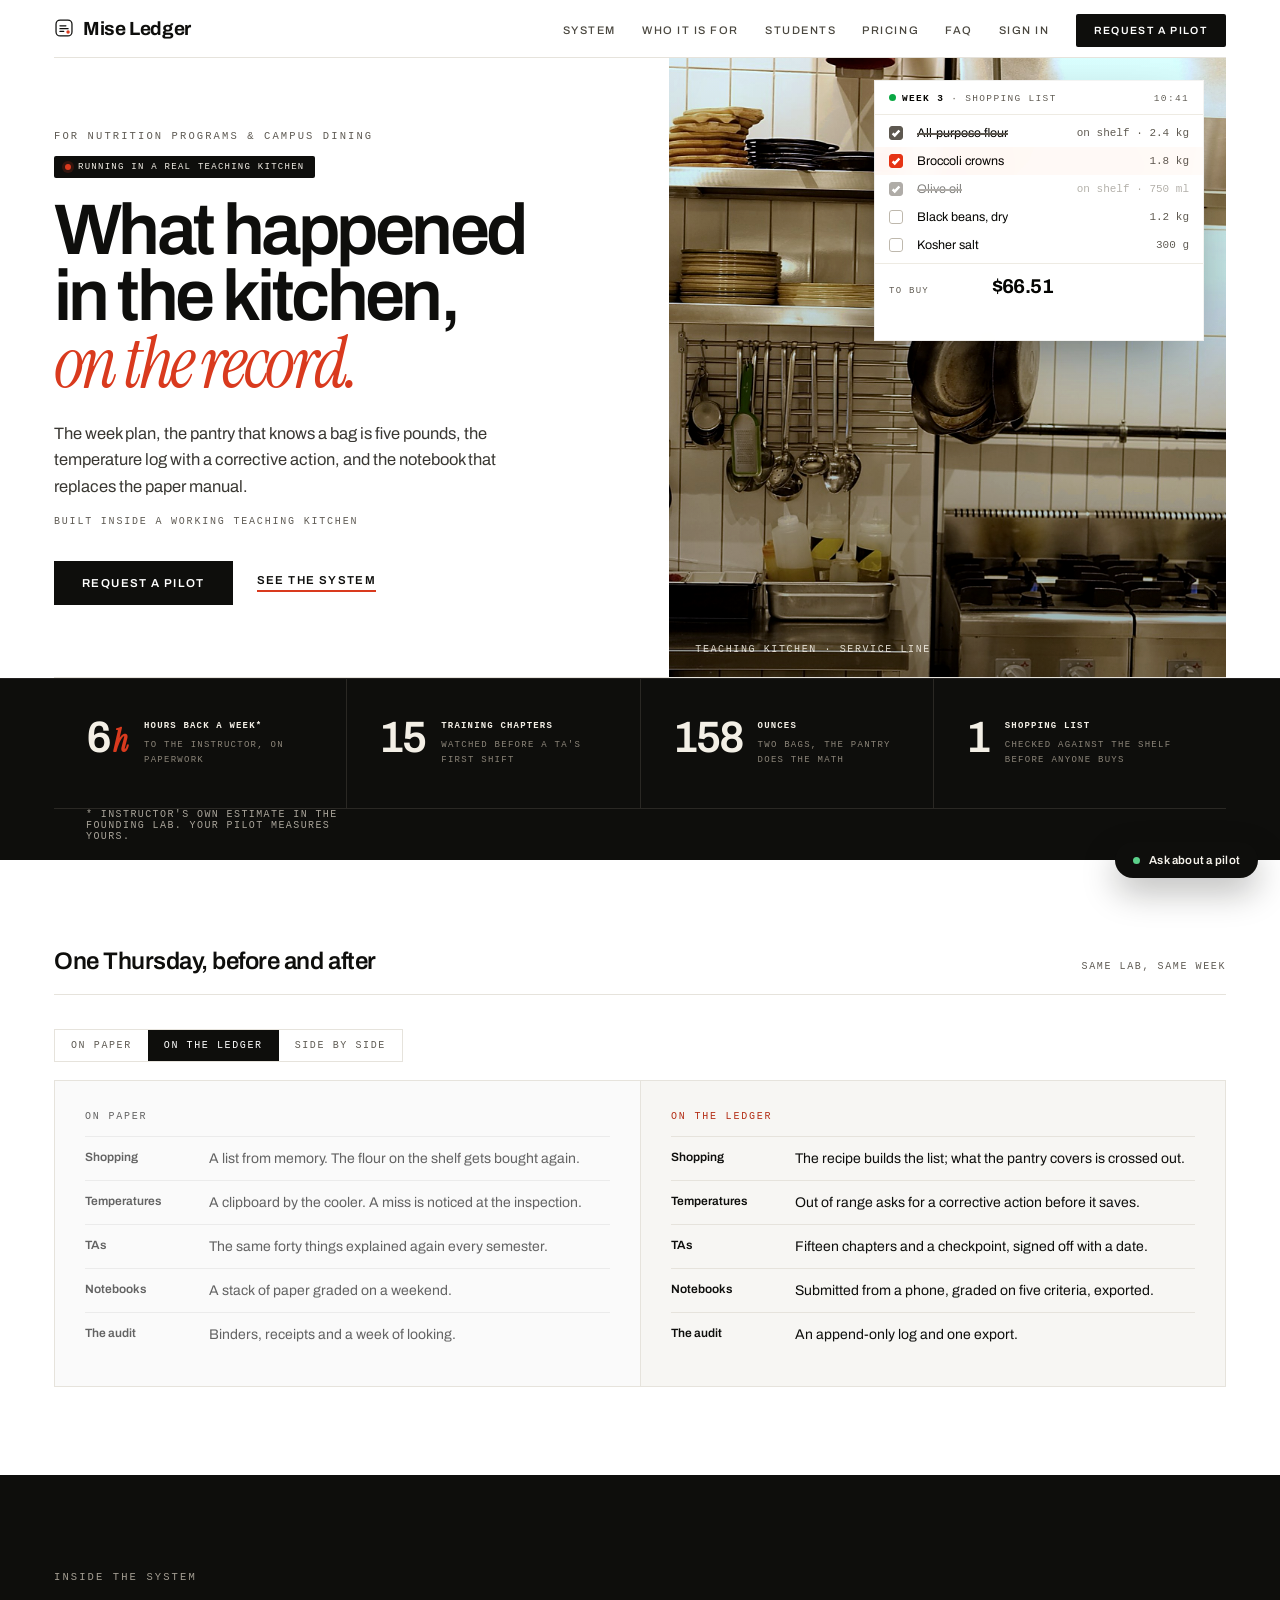
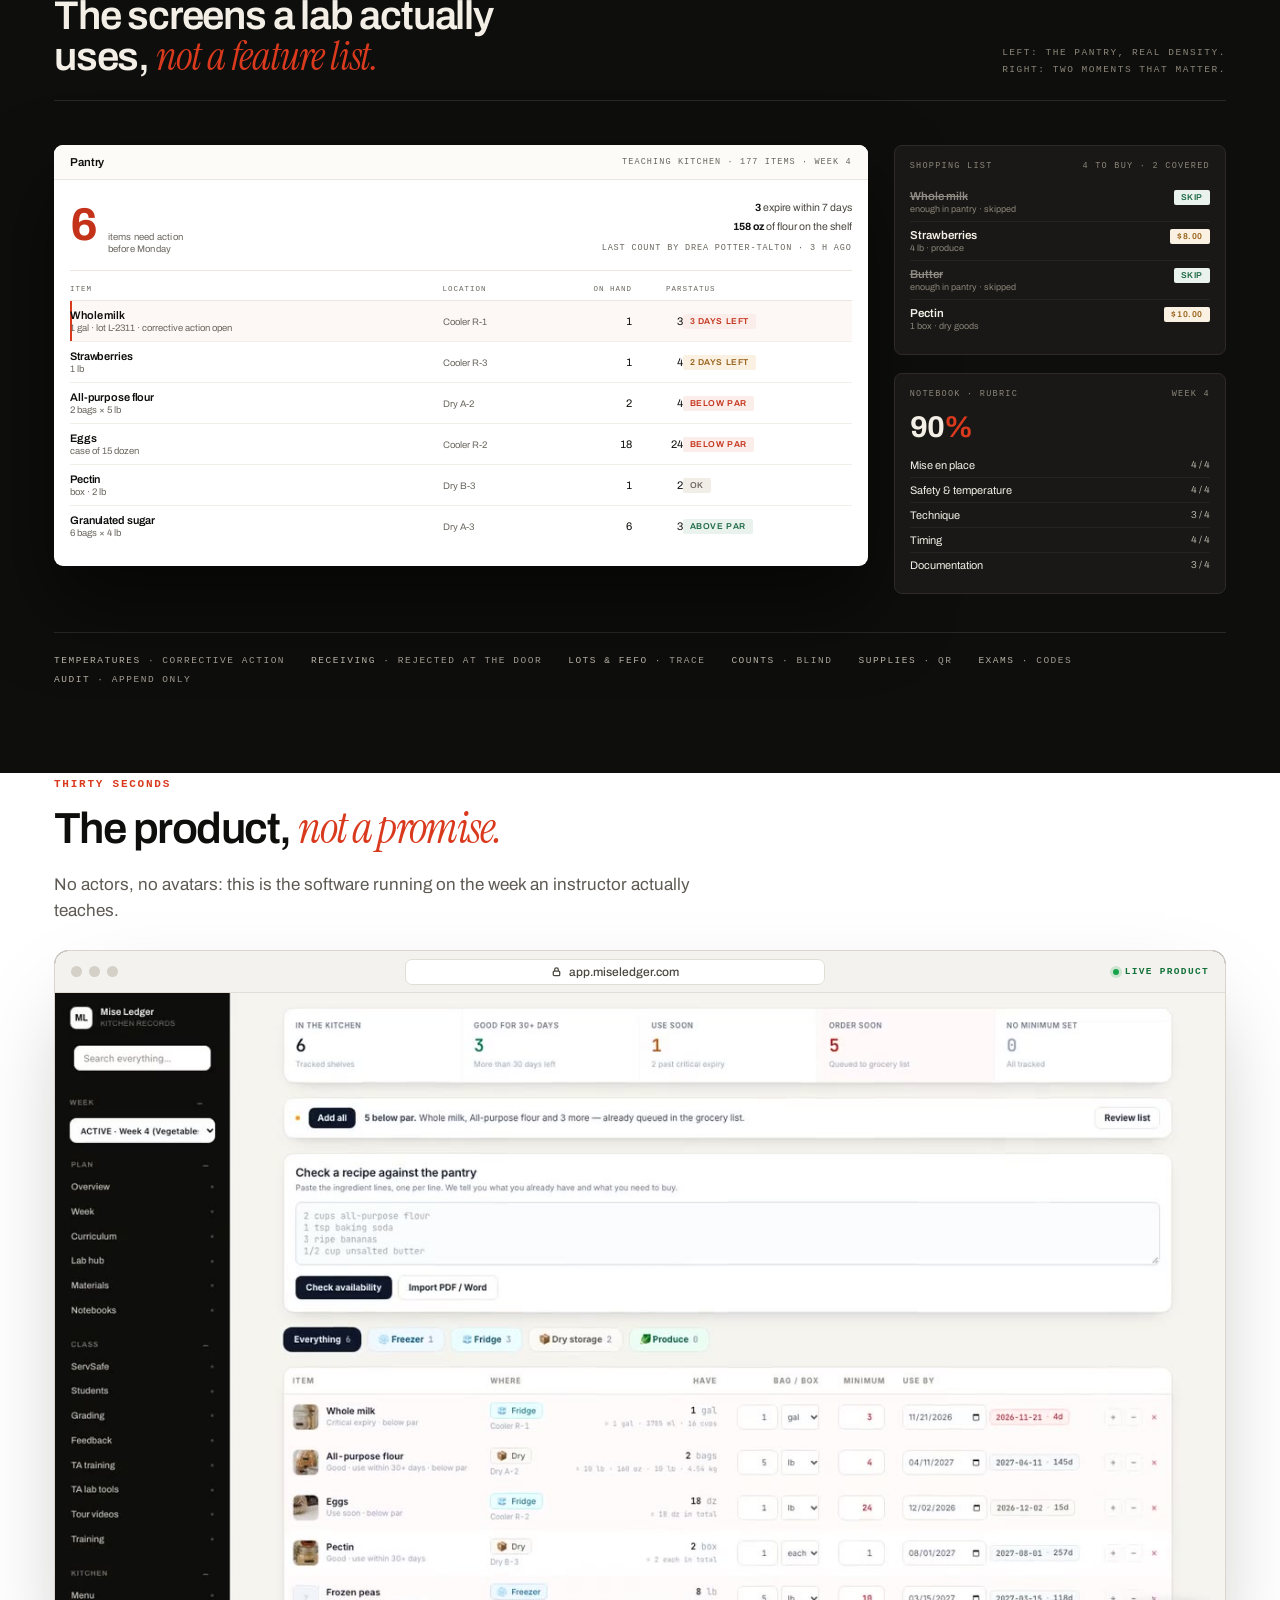
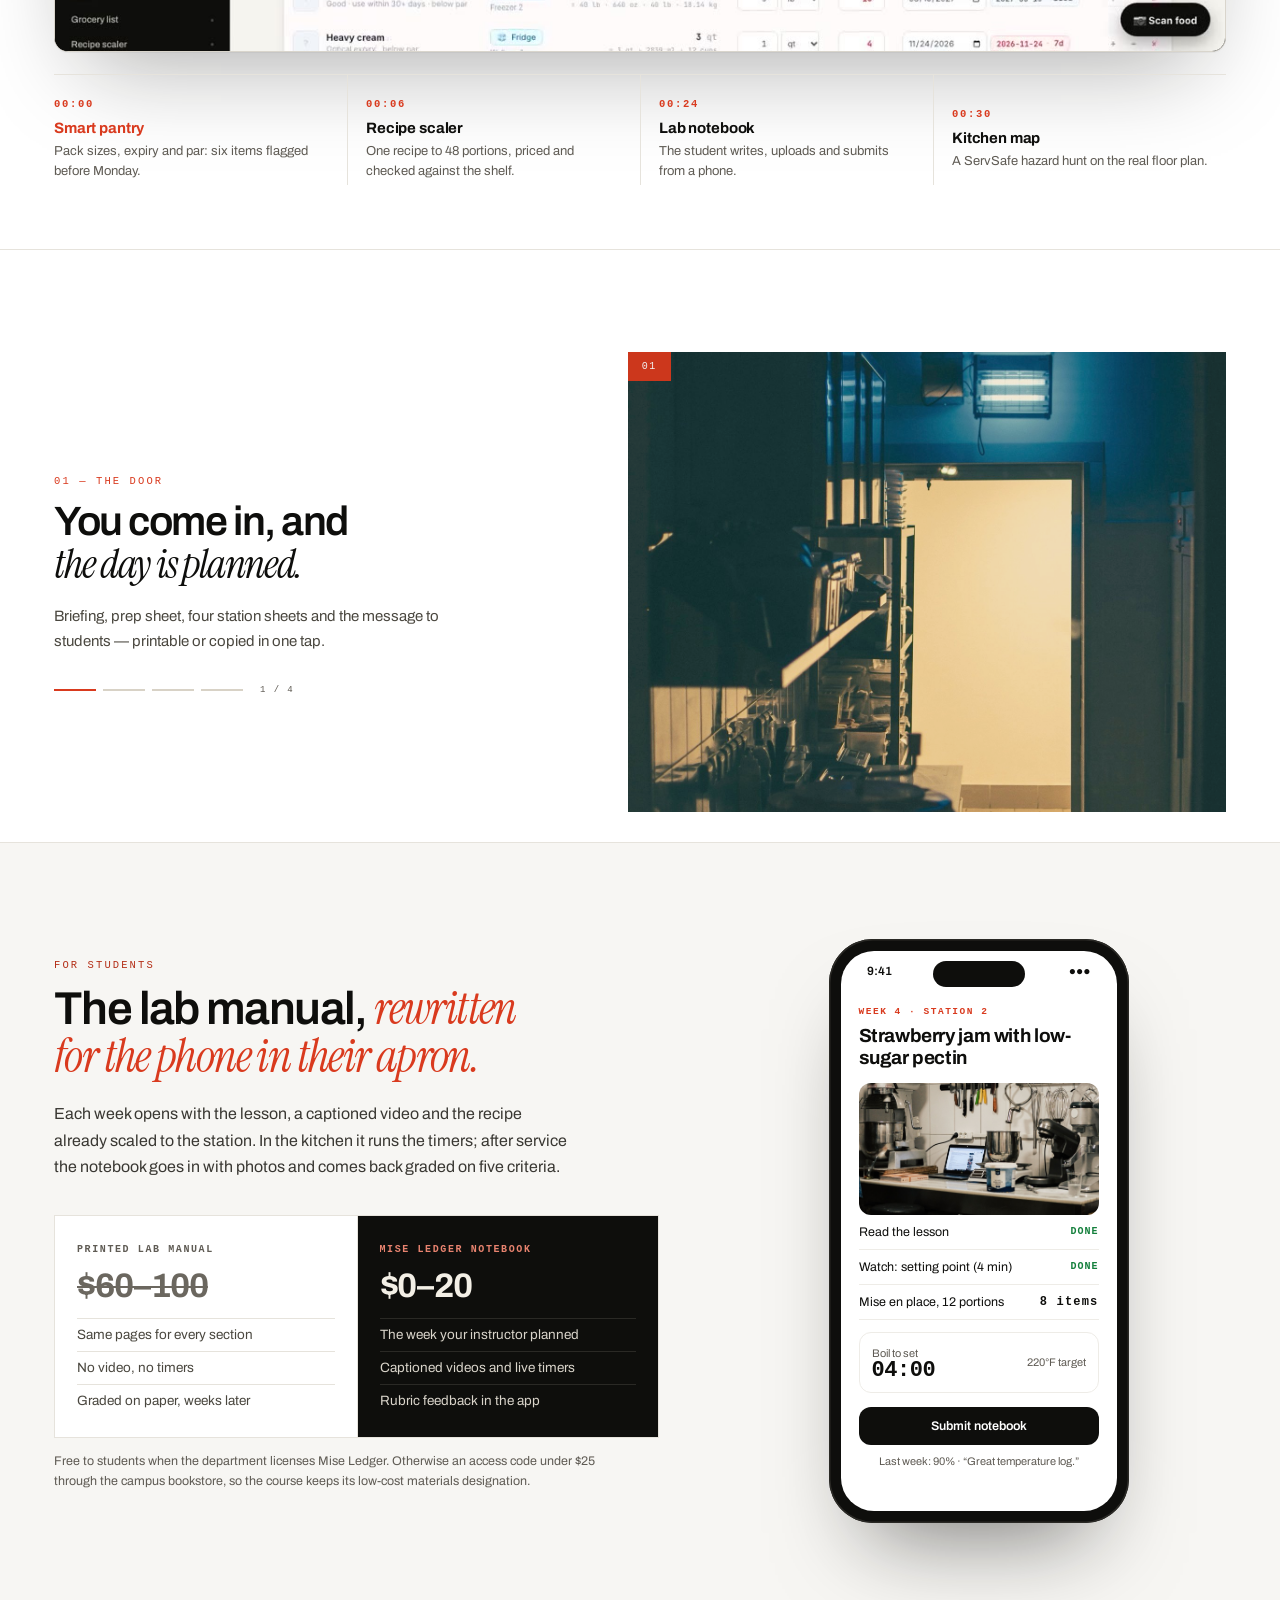
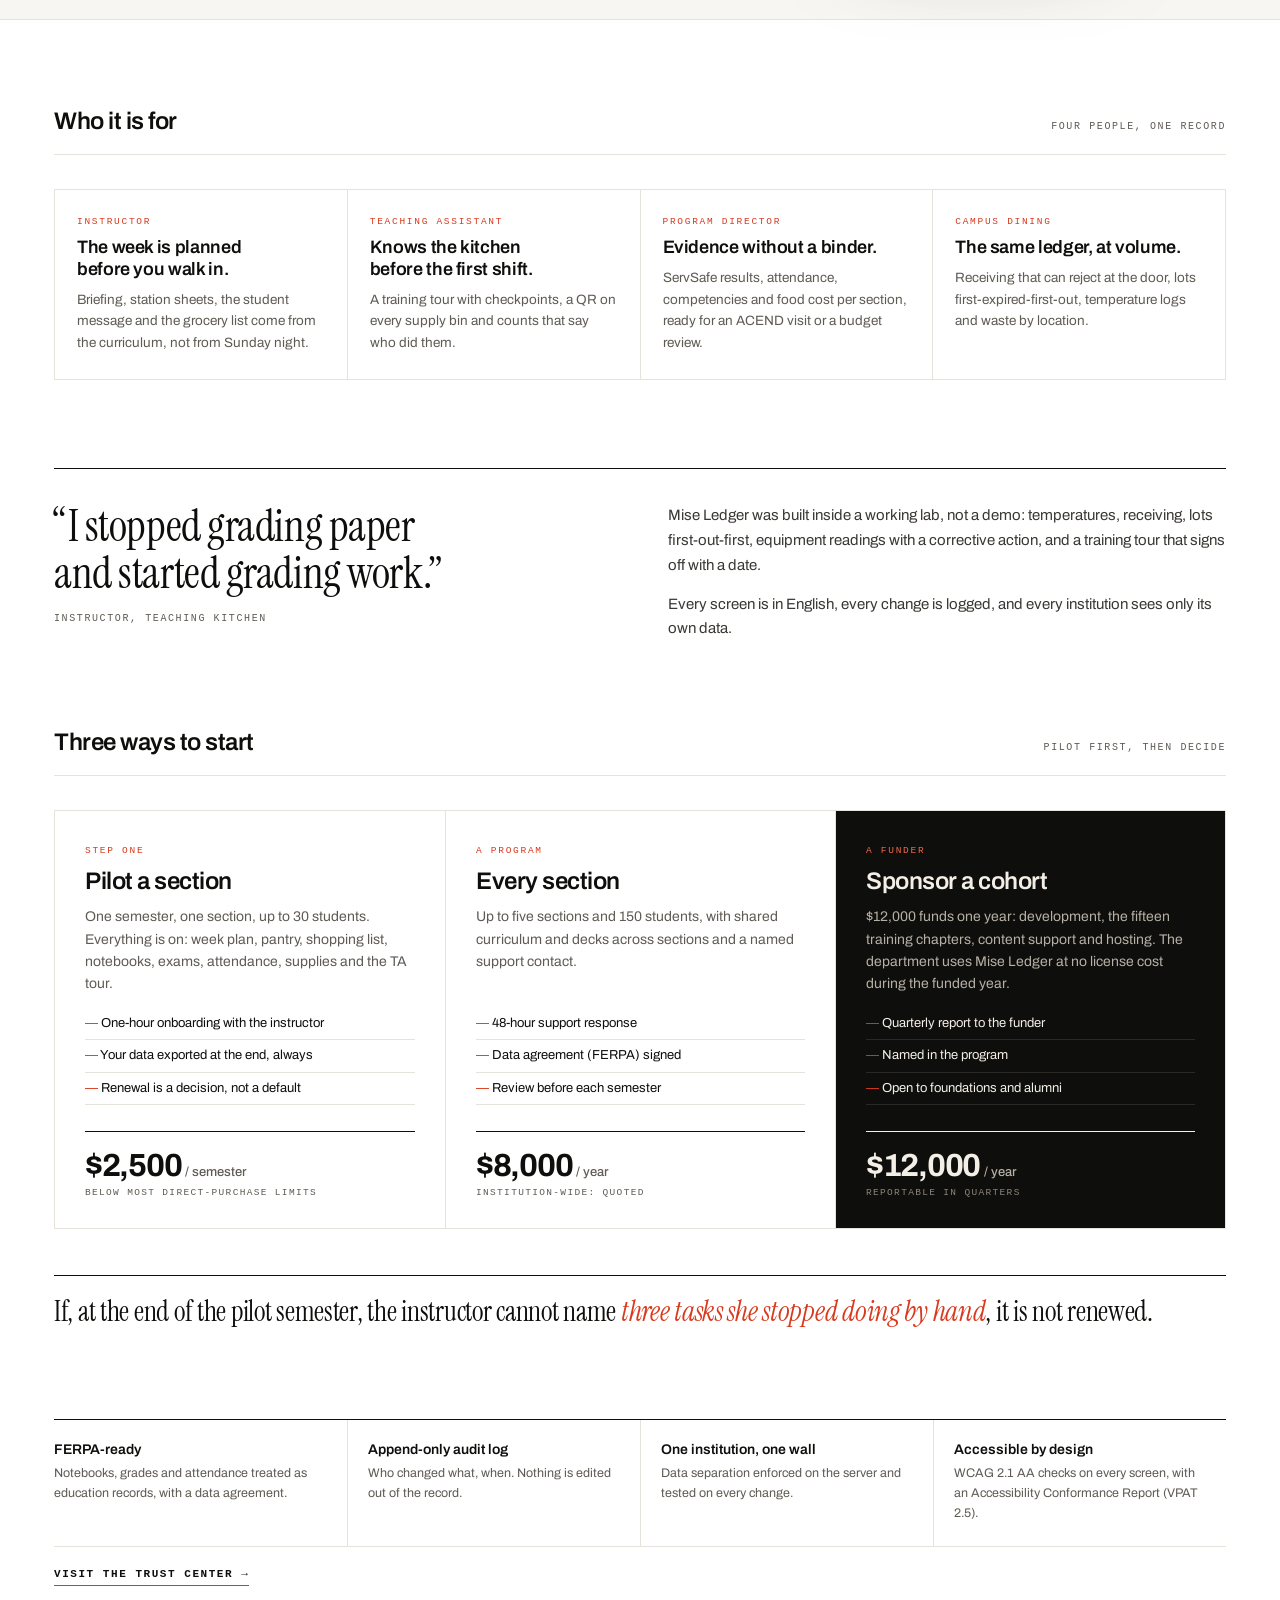
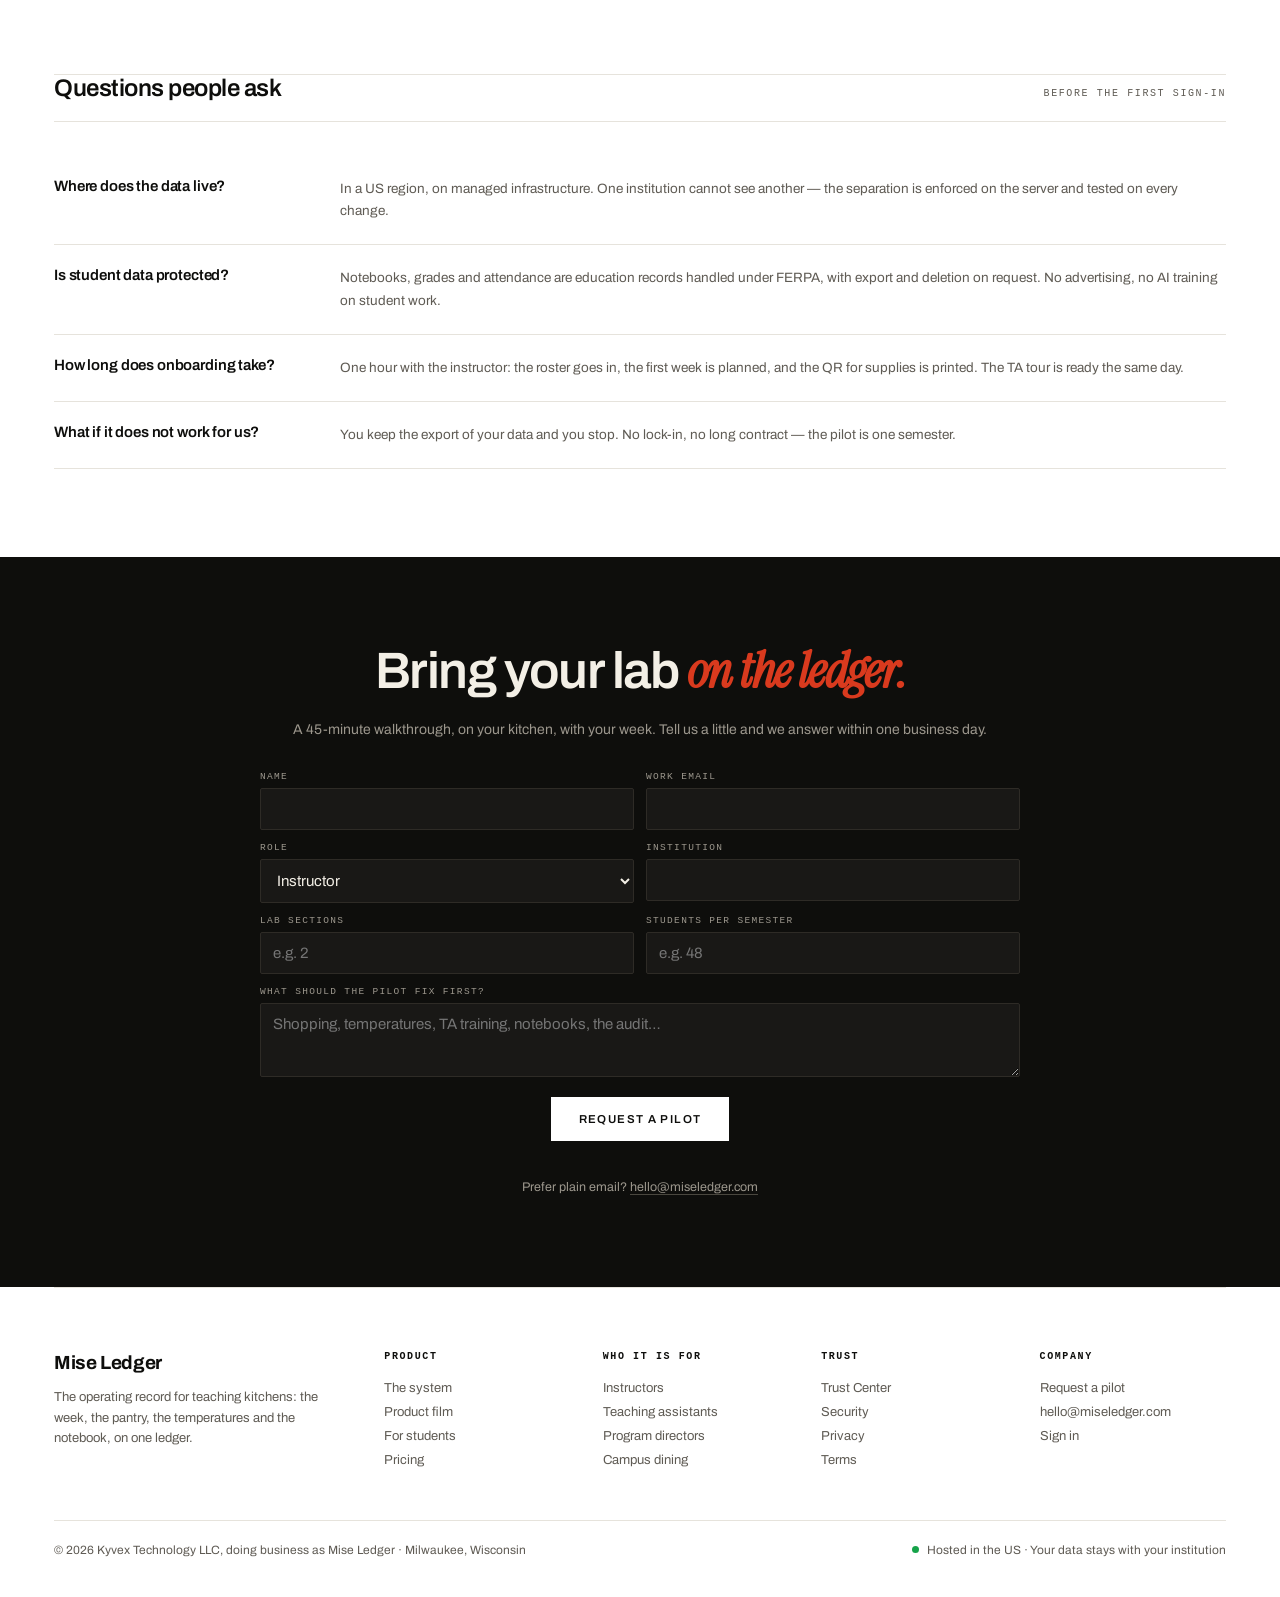
==== commit feeb2695: "Security headers, self-hosted fonts, disclosure policy, updated Trust Center - CSP, HSTS preload, no" ====
--- a/index.html
+++ b/index.html
@@ -18,9 +18,7 @@
 <meta name="twitter:card" content="summary_large_image"/>
 <meta name="twitter:image" content="https://www.miseledger.com/og.png"/>
 <meta property="og:description" content="Built inside a working teaching kitchen. One record, from the door to the line."/>
-<link rel="preconnect" href="https://fonts.googleapis.com">
-<link rel="preconnect" href="https://fonts.gstatic.com" crossorigin>
-<link href="https://fonts.googleapis.com/css2?family=Archivo:wght@400;500;600;700&family=Instrument+Serif:ital@0;1&display=swap" rel="stylesheet">
+<link rel="stylesheet" href="/fonts/fonts.css">
 <style>
   :root{
     --ink:#0E0E0C; --paper:#FFFFFF; --soft:#F7F6F3; --grey:#5F5B54; --rule:#E6E3DC; --red:#D93A1E;
--- a/fonts/fonts.css
+++ b/fonts/fonts.css
@@ -0,0 +1,117 @@
+/* Self-hosted fonts (SIL Open Font License). No third-party requests. */
+/* latin-ext */
+@font-face {
+  font-family: 'Archivo';
+  font-style: normal;
+  font-weight: 400;
+  font-stretch: 100%;
+  font-display: swap;
+  src: url(/fonts/Archivo-latin-ext-594978.woff2) format('woff2');
+  unicode-range: U+0100-02BA, U+02BD-02C5, U+02C7-02CC, U+02CE-02D7, U+02DD-02FF, U+0304, U+0308, U+0329, U+1D00-1DBF, U+1E00-1E9F, U+1EF2-1EFF, U+2020, U+20A0-20AB, U+20AD-20C4, U+2113, U+2C60-2C7F, U+A720-A7FF;
+}
+/* latin */
+@font-face {
+  font-family: 'Archivo';
+  font-style: normal;
+  font-weight: 400;
+  font-stretch: 100%;
+  font-display: swap;
+  src: url(/fonts/Archivo-latin-2d6953.woff2) format('woff2');
+  unicode-range: U+0000-00FF, U+0131, U+0152-0153, U+02BB-02BC, U+02C6, U+02DA, U+02DC, U+0304, U+0308, U+0329, U+2000-206F, U+20AC, U+2122, U+2191, U+2193, U+2212, U+2215, U+FEFF, U+FFFD;
+}
+/* latin-ext */
+@font-face {
+  font-family: 'Archivo';
+  font-style: normal;
+  font-weight: 500;
+  font-stretch: 100%;
+  font-display: swap;
+  src: url(/fonts/Archivo-latin-ext-594978.woff2) format('woff2');
+  unicode-range: U+0100-02BA, U+02BD-02C5, U+02C7-02CC, U+02CE-02D7, U+02DD-02FF, U+0304, U+0308, U+0329, U+1D00-1DBF, U+1E00-1E9F, U+1EF2-1EFF, U+2020, U+20A0-20AB, U+20AD-20C4, U+2113, U+2C60-2C7F, U+A720-A7FF;
+}
+/* latin */
+@font-face {
+  font-family: 'Archivo';
+  font-style: normal;
+  font-weight: 500;
+  font-stretch: 100%;
+  font-display: swap;
+  src: url(/fonts/Archivo-latin-2d6953.woff2) format('woff2');
+  unicode-range: U+0000-00FF, U+0131, U+0152-0153, U+02BB-02BC, U+02C6, U+02DA, U+02DC, U+0304, U+0308, U+0329, U+2000-206F, U+20AC, U+2122, U+2191, U+2193, U+2212, U+2215, U+FEFF, U+FFFD;
+}
+/* latin-ext */
+@font-face {
+  font-family: 'Archivo';
+  font-style: normal;
+  font-weight: 600;
+  font-stretch: 100%;
+  font-display: swap;
+  src: url(/fonts/Archivo-latin-ext-594978.woff2) format('woff2');
+  unicode-range: U+0100-02BA, U+02BD-02C5, U+02C7-02CC, U+02CE-02D7, U+02DD-02FF, U+0304, U+0308, U+0329, U+1D00-1DBF, U+1E00-1E9F, U+1EF2-1EFF, U+2020, U+20A0-20AB, U+20AD-20C4, U+2113, U+2C60-2C7F, U+A720-A7FF;
+}
+/* latin */
+@font-face {
+  font-family: 'Archivo';
+  font-style: normal;
+  font-weight: 600;
+  font-stretch: 100%;
+  font-display: swap;
+  src: url(/fonts/Archivo-latin-2d6953.woff2) format('woff2');
+  unicode-range: U+0000-00FF, U+0131, U+0152-0153, U+02BB-02BC, U+02C6, U+02DA, U+02DC, U+0304, U+0308, U+0329, U+2000-206F, U+20AC, U+2122, U+2191, U+2193, U+2212, U+2215, U+FEFF, U+FFFD;
+}
+/* latin-ext */
+@font-face {
+  font-family: 'Archivo';
+  font-style: normal;
+  font-weight: 700;
+  font-stretch: 100%;
+  font-display: swap;
+  src: url(/fonts/Archivo-latin-ext-594978.woff2) format('woff2');
+  unicode-range: U+0100-02BA, U+02BD-02C5, U+02C7-02CC, U+02CE-02D7, U+02DD-02FF, U+0304, U+0308, U+0329, U+1D00-1DBF, U+1E00-1E9F, U+1EF2-1EFF, U+2020, U+20A0-20AB, U+20AD-20C4, U+2113, U+2C60-2C7F, U+A720-A7FF;
+}
+/* latin */
+@font-face {
+  font-family: 'Archivo';
+  font-style: normal;
+  font-weight: 700;
+  font-stretch: 100%;
+  font-display: swap;
+  src: url(/fonts/Archivo-latin-2d6953.woff2) format('woff2');
+  unicode-range: U+0000-00FF, U+0131, U+0152-0153, U+02BB-02BC, U+02C6, U+02DA, U+02DC, U+0304, U+0308, U+0329, U+2000-206F, U+20AC, U+2122, U+2191, U+2193, U+2212, U+2215, U+FEFF, U+FFFD;
+}
+/* latin-ext */
+@font-face {
+  font-family: 'Instrument Serif';
+  font-style: italic;
+  font-weight: 400;
+  font-display: swap;
+  src: url(/fonts/InstrumentSerif-latin-ext-7f7326.woff2) format('woff2');
+  unicode-range: U+0100-02BA, U+02BD-02C5, U+02C7-02CC, U+02CE-02D7, U+02DD-02FF, U+0304, U+0308, U+0329, U+1D00-1DBF, U+1E00-1E9F, U+1EF2-1EFF, U+2020, U+20A0-20AB, U+20AD-20C4, U+2113, U+2C60-2C7F, U+A720-A7FF;
+}
+/* latin */
+@font-face {
+  font-family: 'Instrument Serif';
+  font-style: italic;
+  font-weight: 400;
+  font-display: swap;
+  src: url(/fonts/InstrumentSerif-latin-253e49.woff2) format('woff2');
+  unicode-range: U+0000-00FF, U+0131, U+0152-0153, U+02BB-02BC, U+02C6, U+02DA, U+02DC, U+0304, U+0308, U+0329, U+2000-206F, U+20AC, U+2122, U+2191, U+2193, U+2212, U+2215, U+FEFF, U+FFFD;
+}
+/* latin-ext */
+@font-face {
+  font-family: 'Instrument Serif';
+  font-style: normal;
+  font-weight: 400;
+  font-display: swap;
+  src: url(/fonts/InstrumentSerif-latin-ext-73b57d.woff2) format('woff2');
+  unicode-range: U+0100-02BA, U+02BD-02C5, U+02C7-02CC, U+02CE-02D7, U+02DD-02FF, U+0304, U+0308, U+0329, U+1D00-1DBF, U+1E00-1E9F, U+1EF2-1EFF, U+2020, U+20A0-20AB, U+20AD-20C4, U+2113, U+2C60-2C7F, U+A720-A7FF;
+}
+/* latin */
+@font-face {
+  font-family: 'Instrument Serif';
+  font-style: normal;
+  font-weight: 400;
+  font-display: swap;
+  src: url(/fonts/InstrumentSerif-latin-d65c26.woff2) format('woff2');
+  unicode-range: U+0000-00FF, U+0131, U+0152-0153, U+02BB-02BC, U+02C6, U+02DA, U+02DC, U+0304, U+0308, U+0329, U+2000-206F, U+20AC, U+2122, U+2191, U+2193, U+2212, U+2215, U+FEFF, U+FFFD;
+}
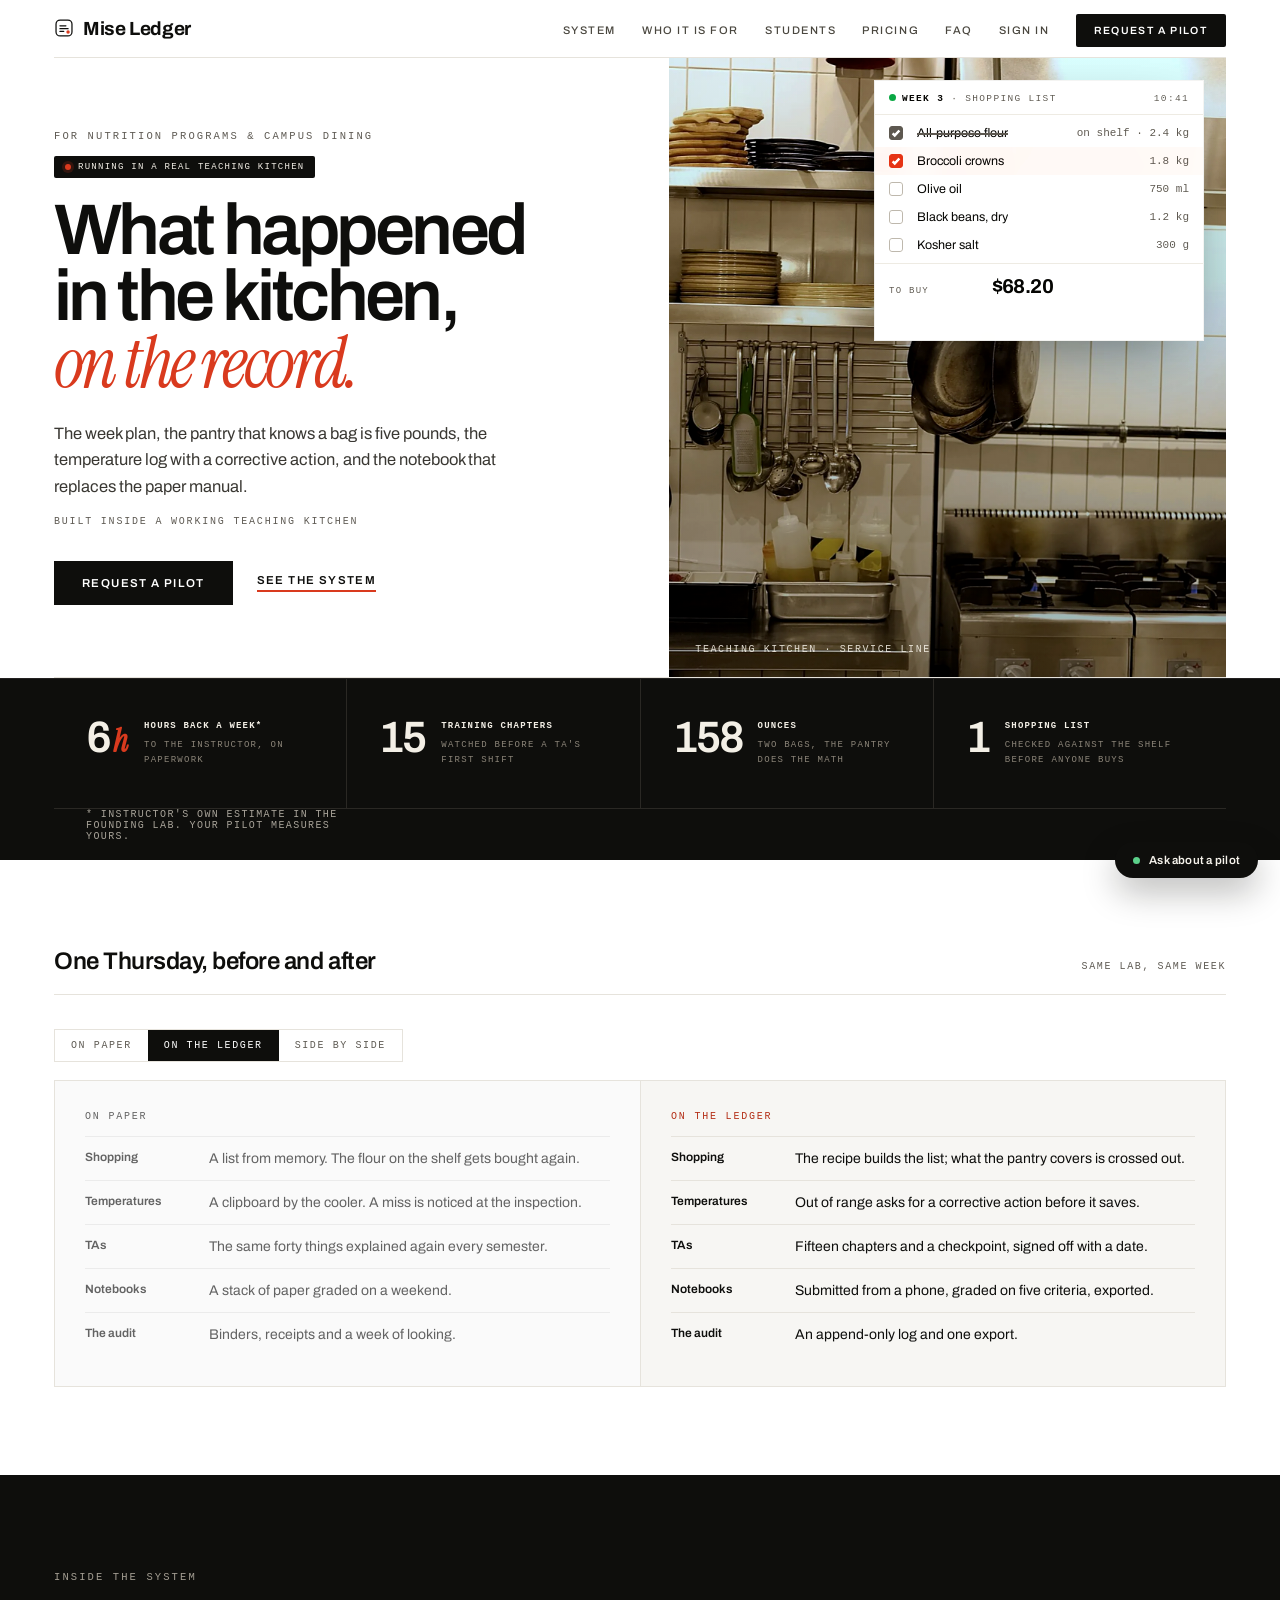
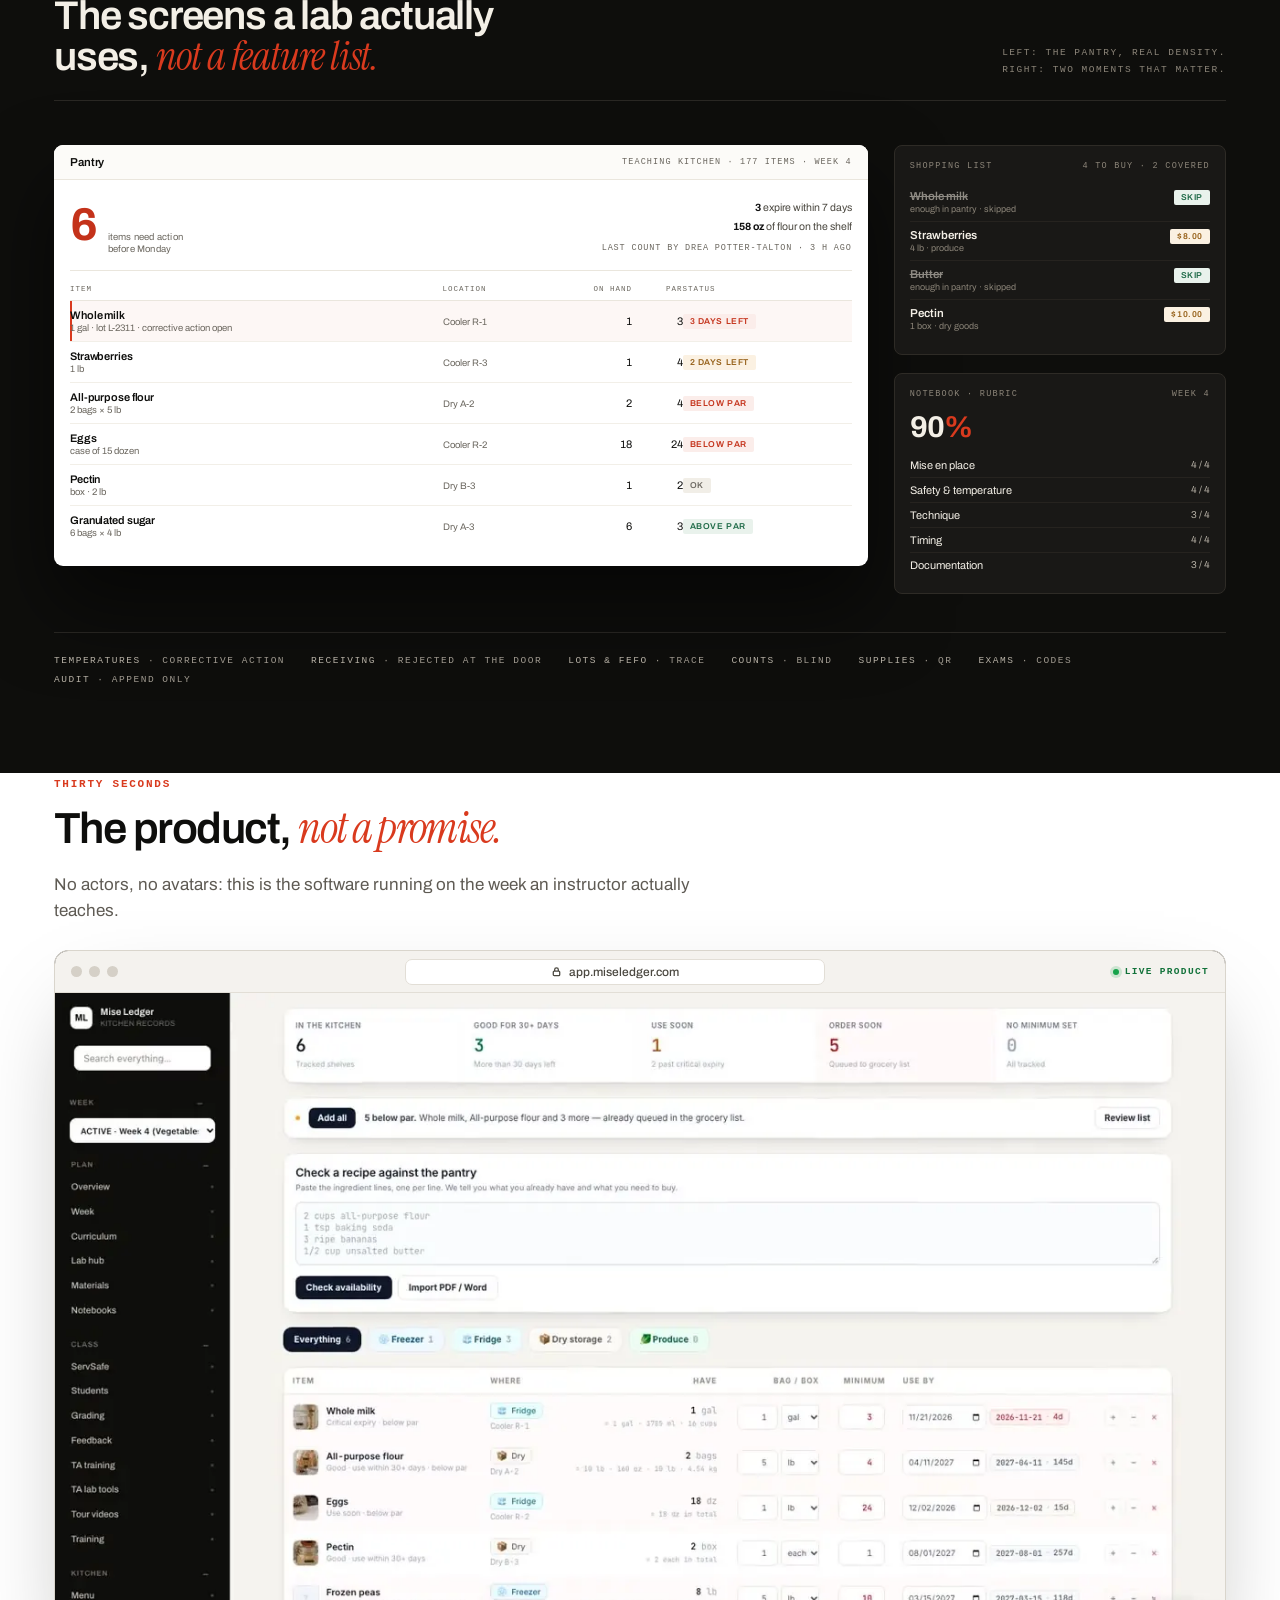
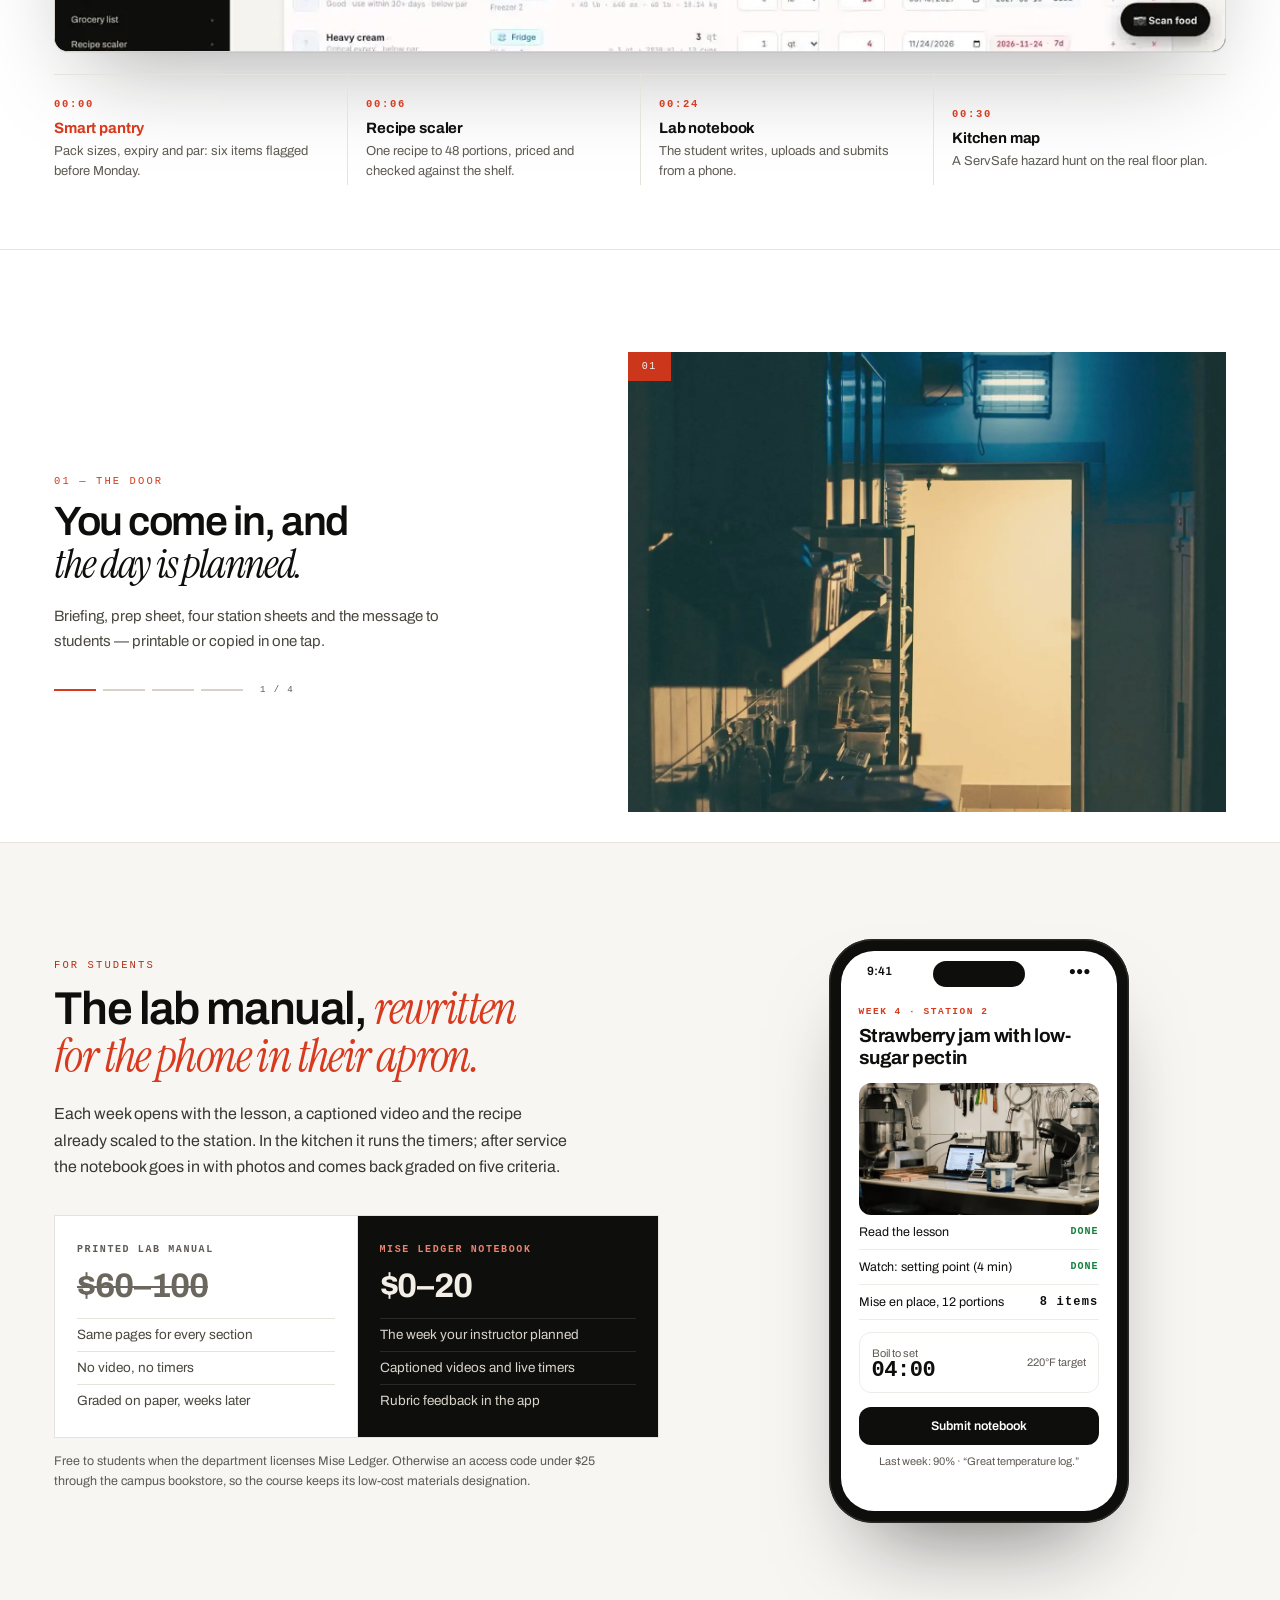
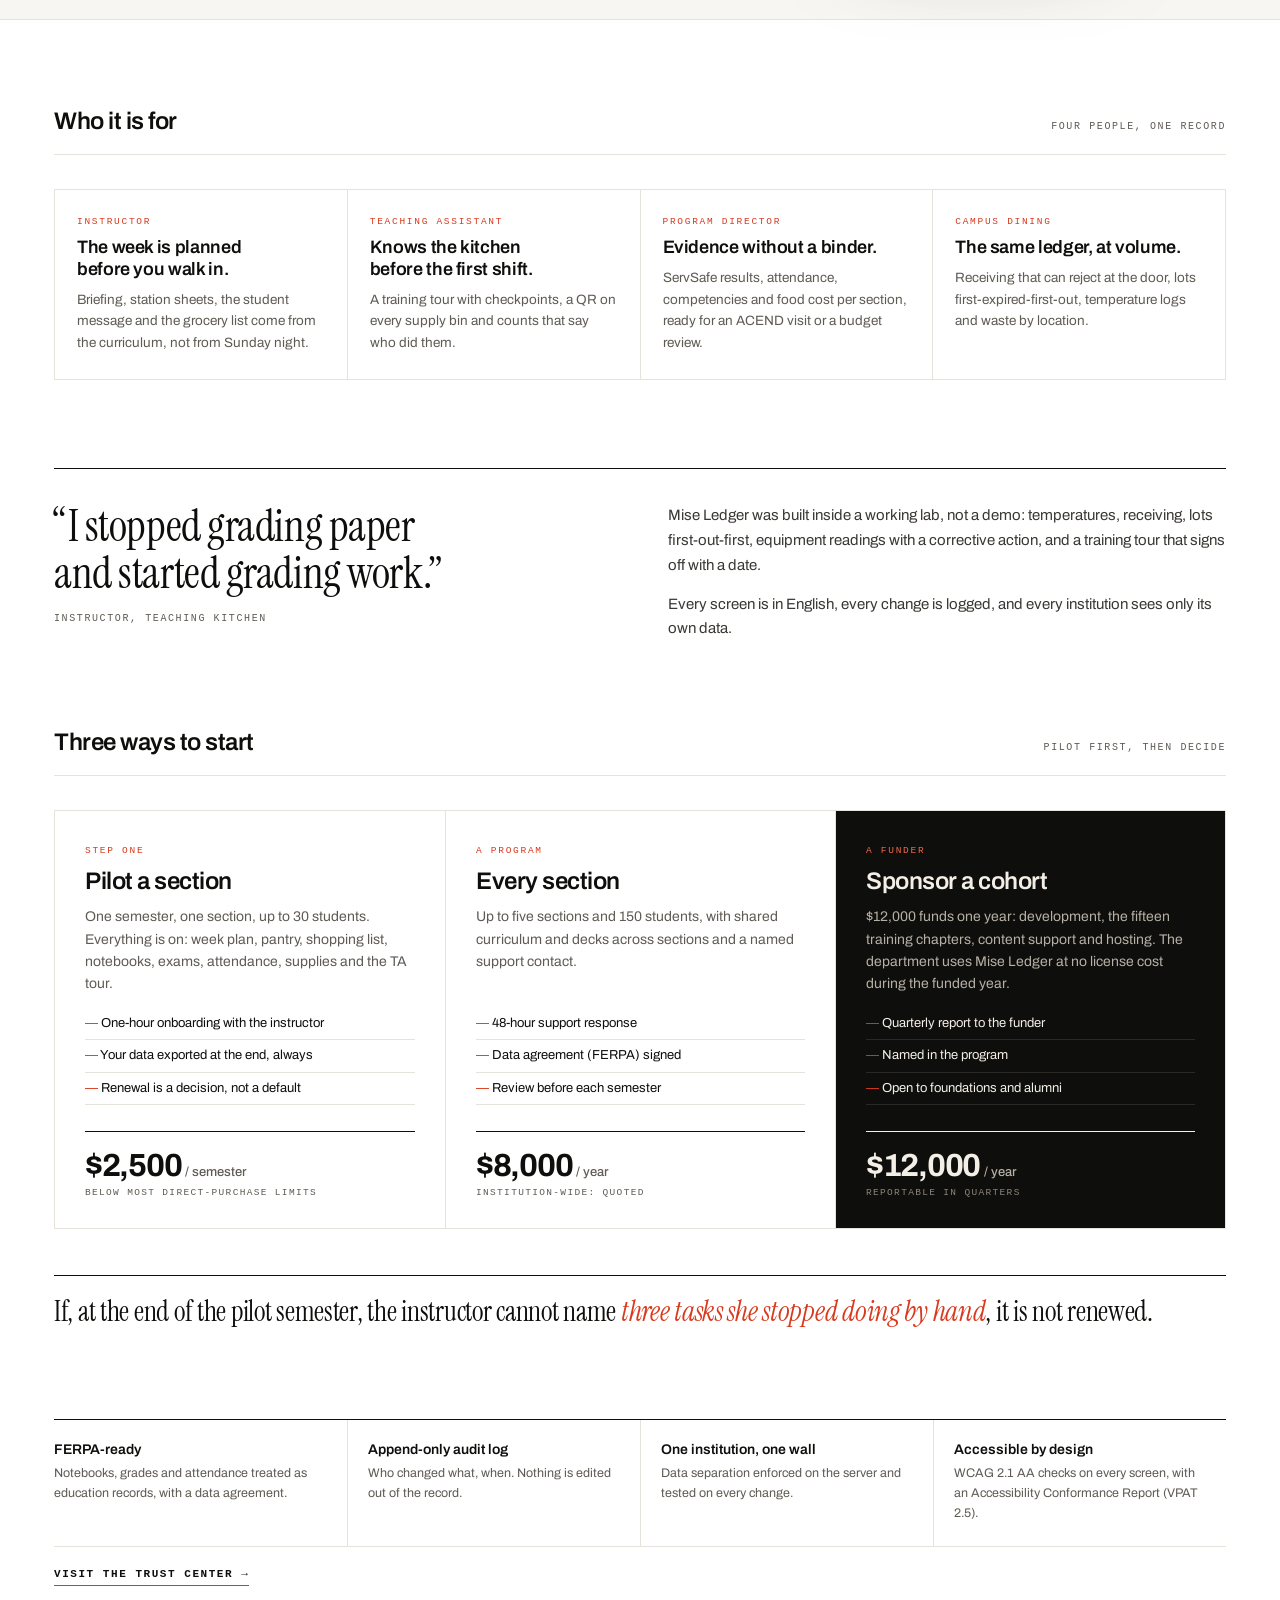
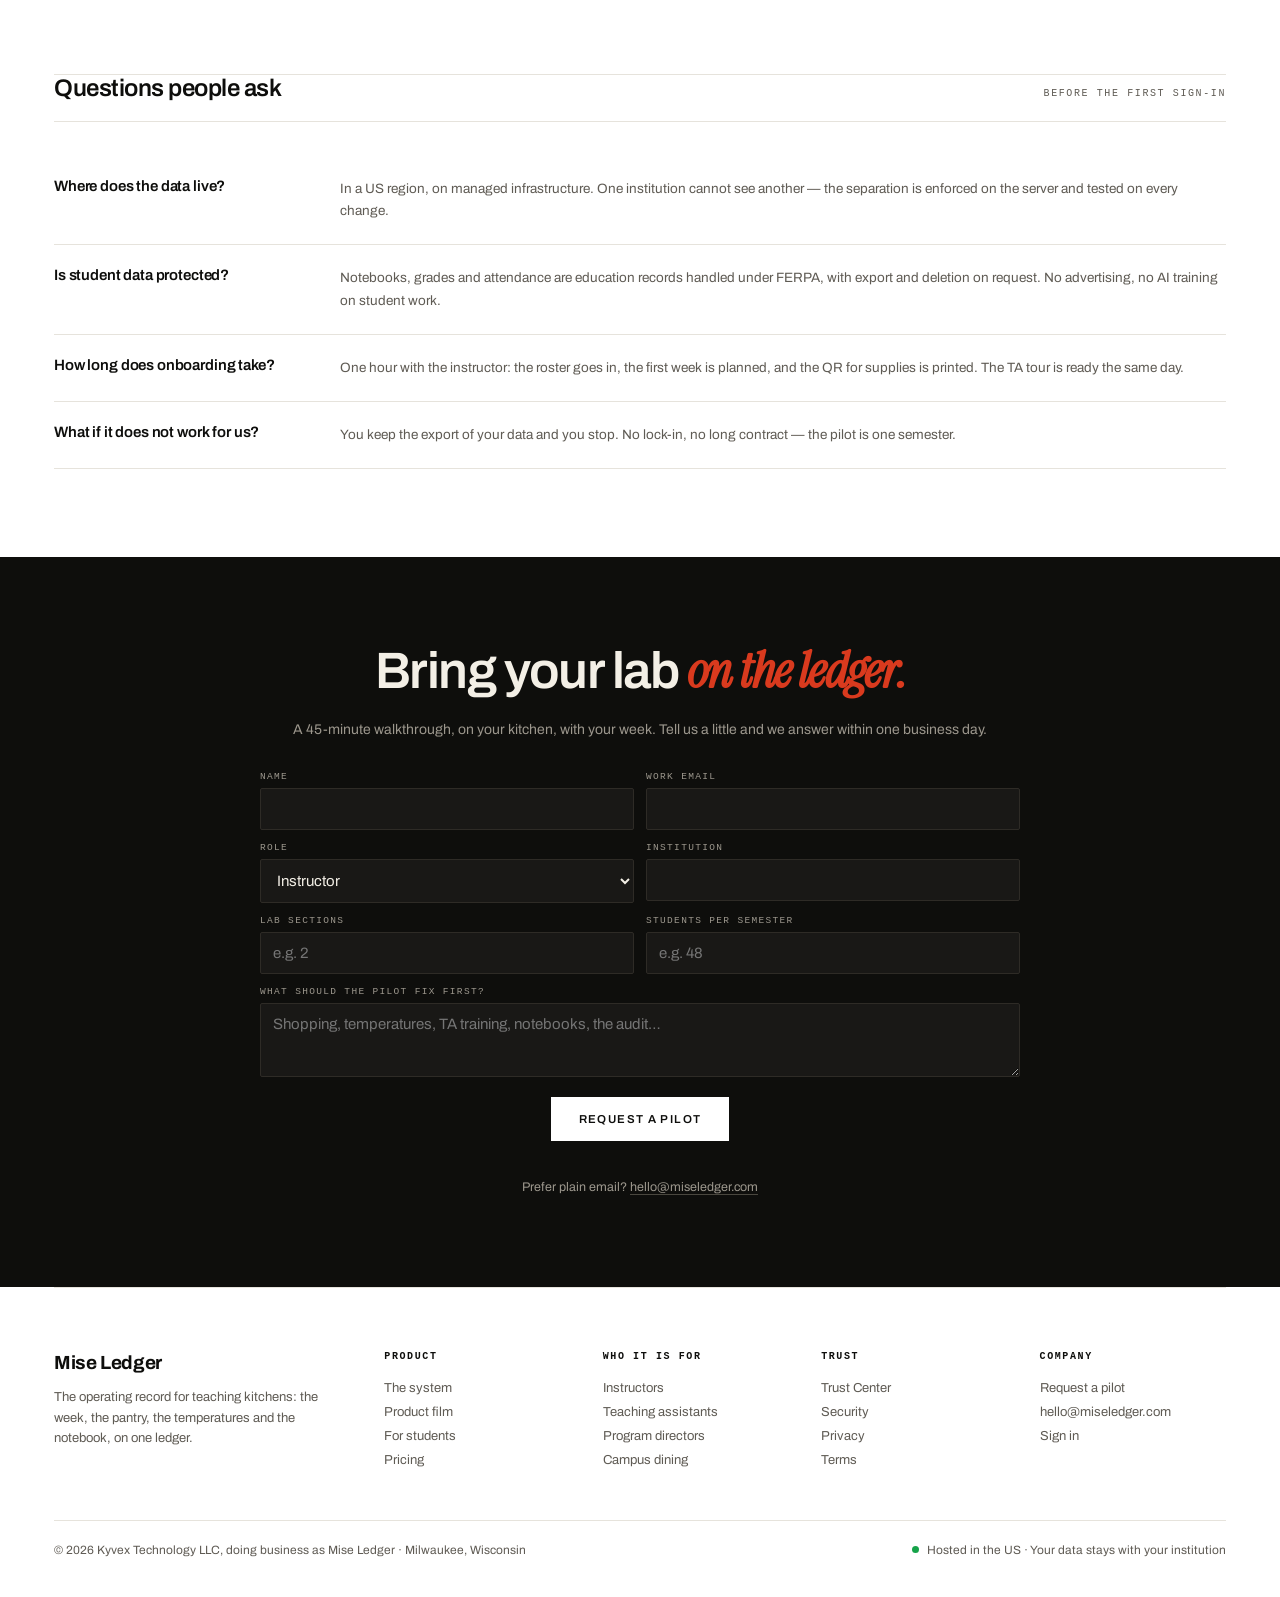
==== commit 56d7469b: "Real pilot form, SEO basics, WebP images, booking hook - Pilot form posts to app.miseledger.com/api/" ====
--- a/index.html
+++ b/index.html
@@ -18,7 +18,9 @@
 <meta name="twitter:card" content="summary_large_image"/>
 <meta name="twitter:image" content="https://www.miseledger.com/og.png"/>
 <meta property="og:description" content="Built inside a working teaching kitchen. One record, from the door to the line."/>
+<link rel="preload" as="image" href="/img/hero.webp" type="image/webp"/>
 <link rel="stylesheet" href="/fonts/fonts.css">
+<script type="application/ld+json">[{"@context":"https://schema.org","@type":"Organization","name":"Mise Ledger","legalName":"Kyvex Technology LLC","url":"https://www.miseledger.com/","logo":"https://www.miseledger.com/favicon.svg","email":"hello@miseledger.com","address":{"@type":"PostalAddress","addressLocality":"Milwaukee","addressRegion":"WI","addressCountry":"US"}},{"@context":"https://schema.org","@type":"SoftwareApplication","name":"Mise Ledger","applicationCategory":"EducationalApplication","operatingSystem":"Web","url":"https://www.miseledger.com/","description":"Lab-operations system for university teaching kitchens: week plans, pantry and inventory, temperature logs with corrective actions, and a digital lab notebook for students.","publisher":{"@type":"Organization","name":"Kyvex Technology LLC"}}]</script>
 <style>
   :root{
     --ink:#0E0E0C; --paper:#FFFFFF; --soft:#F7F6F3; --grey:#5F5B54; --rule:#E6E3DC; --red:#D93A1E;
@@ -123,7 +125,7 @@
   .btn{background:var(--ink);color:#fff;font-size:11.5px;letter-spacing:.12em;text-transform:uppercase;font-weight:600;padding:16px 28px}
   .btn:hover{background:var(--red)}
   .link{font-size:11.5px;letter-spacing:.12em;text-transform:uppercase;font-weight:600;border-bottom:2px solid var(--red);padding-bottom:4px}
-  .shot{position:relative;background:#141310 url('img/hero.jpg') center 42%/cover no-repeat;min-height:480px;filter:contrast(1.08) saturate(1.04)}
+  .shot{position:relative;background:#141310 url('img/hero.webp') center 42%/cover no-repeat;min-height:480px;filter:contrast(1.08) saturate(1.04)}
   .shot::after{content:"";position:absolute;inset:0;background:linear-gradient(180deg,rgba(14,14,12,.04),rgba(14,14,12,.34))}
   .shot .cap{position:absolute;left:26px;bottom:22px;z-index:2;color:#F3EFE6;font-family:var(--mono);font-size:10px;letter-spacing:.16em;text-transform:uppercase;opacity:.85}
   /* product mockups */
@@ -281,6 +283,8 @@
   .pform button:hover{background:var(--red);color:#fff}
   .pform .msg{grid-column:1/-1;text-align:center;font-size:13px;color:#9C978D;min-height:1em}
   .cta .alt{margin-top:14px;font-size:12.5px;color:#9C978D}
+  .pform .hp{position:absolute;left:-10000px;width:1px;height:1px;overflow:hidden}
+  .pform button[disabled]{opacity:.6;cursor:progress}
   .cta .alt a{border-bottom:1px solid #4A473F}
   @media (max-width:980px){
     .tiers{grid-template-columns:1fr}
@@ -645,7 +649,7 @@
     <div class="browser">
       <div class="bbar" aria-hidden="true"><span class="dots"><i></i><i></i><i></i></span><span class="url"><svg viewBox="0 0 12 12" fill="none" stroke="currentColor" stroke-width="1.4"><rect x="2.5" y="5.5" width="7" height="5" rx="1"/><path d="M4 5.5V4a2 2 0 014 0v1.5"/></svg>app.miseledger.com</span><span class="live2">Live product</span></div>
     <div class="filmwrap">
-      <video id="filmVideo" poster="/film/poster.jpg" playsinline muted loop preload="metadata" controls
+      <video id="filmVideo" poster="/film/poster.webp" playsinline muted loop preload="metadata" controls
              aria-label="Walkthrough of Mise Ledger">
         <source src="/film/miseledger.mp4" type="video/mp4"/>
         Your browser cannot play this video. It shows the week plan, pantry, temperatures, ServSafe map and counts.
@@ -698,7 +702,7 @@
           <div class="ap">
             <div class="wk">Week 4 · Station 2</div>
             <h4>Strawberry jam with low-sugar pectin</h4>
-            <div class="ph2" style="background-image:url('img/notebook.jpg')"></div>
+            <div class="ph2" style="background-image:url('img/notebook.webp')"></div>
             <div class="row2"><span>Read the lesson</span><i>DONE</i></div>
             <div class="row2"><span>Watch: setting point (4 min)</span><i>DONE</i></div>
             <div class="row2"><span>Mise en place, 12 portions</span><i class="t">8 items</i></div>
@@ -796,10 +800,11 @@
       <label>Lab sections<input name="sections" type="number" min="1" inputmode="numeric" placeholder="e.g. 2"/></label>
       <label>Students per semester<input name="students" type="number" min="1" inputmode="numeric" placeholder="e.g. 48"/></label>
       <label class="full">What should the pilot fix first?<textarea name="note" rows="3" placeholder="Shopping, temperatures, TA training, notebooks, the audit…"></textarea></label>
+      <label class="hp" aria-hidden="true">Website<input name="website" tabindex="-1" autocomplete="off"/></label>
       <button type="submit">Request a pilot</button>
       <div class="msg" id="pilotMsg" role="status" aria-live="polite"></div>
     </form>
-    <p class="alt">Prefer plain email? <a href="mailto:hello@miseledger.com?subject=Pilot">hello@miseledger.com</a></p>
+    <p class="alt"><span id="bookWrap" hidden>Rather pick a time? <a id="bookLink" href="#" target="_blank" rel="noopener">Book a 45-minute demo</a> · </span>Prefer plain email? <a href="mailto:hello@miseledger.com?subject=Pilot">hello@miseledger.com</a></p>
   </div>
 </div>
 
@@ -818,10 +823,10 @@
 
 <script>
   var steps = [
-    { step:'01 — The door', title:'You come in, and <em>the day is planned.</em>', copy:'Briefing, prep sheet, four station sheets and the message to students — printable or copied in one tap.', img:'img/walk-1.jpg' },
-    { step:'02 — Storage', title:'It knows <em>how much is really there.</em>', copy:'Every bag, box and jar has a pack size. Two bags of five pounds is 158 ounces, and the pantry says so before you ask.', img:'img/walk-2.jpg' },
-    { step:'03 — Prep', title:'The list stops buying <em>what is on the shelf.</em>', copy:'Add the recipe; each line answers one question. What the pantry covers is crossed out, faded, and out of the budget.', img:'img/walk-3.jpg' },
-    { step:'04 — The line', title:'The lab runs, and <em>the record writes itself.</em>', copy:'Temperatures with a corrective action, counts against the system, lots out first-out-first, notebooks graded on five criteria.', img:'img/walk-4.jpg' }
+    { step:'01 — The door', title:'You come in, and <em>the day is planned.</em>', copy:'Briefing, prep sheet, four station sheets and the message to students — printable or copied in one tap.', img:'img/walk-1.webp' },
+    { step:'02 — Storage', title:'It knows <em>how much is really there.</em>', copy:'Every bag, box and jar has a pack size. Two bags of five pounds is 158 ounces, and the pantry says so before you ask.', img:'img/walk-2.webp' },
+    { step:'03 — Prep', title:'The list stops buying <em>what is on the shelf.</em>', copy:'Add the recipe; each line answers one question. What the pantry covers is crossed out, faded, and out of the budget.', img:'img/walk-3.webp' },
+    { step:'04 — The line', title:'The lab runs, and <em>the record writes itself.</em>', copy:'Temperatures with a corrective action, counts against the system, lots out first-out-first, notebooks graded on five criteria.', img:'img/walk-4.webp' }
   ];
   var sEl=document.getElementById('step'), tEl=document.getElementById('title'), cEl=document.getElementById('copy');
   var tag=document.getElementById('wtag');
@@ -896,9 +901,13 @@
 </script>
 <a class="askfab" href="#pilot"><i></i>Ask about a pilot</a>
 <script>
-/* No lead backend: the form composes a structured email the visitor sends from
-   their own client, so nothing is stored by the site. */
+/* Pilot form: posts to app.miseledger.com/api/leads (stored + emailed to the team).
+   If that fails, it falls back to a pre-filled email so no request is lost. */
 (function(){
+  var LEADS_URL='https://app.miseledger.com/api/leads';
+  /* Booking link (Cal.com or Calendly). Empty = the button stays hidden. */
+  var BOOK_URL='';
+  if(BOOK_URL){ var bw=document.getElementById('bookWrap'), bl=document.getElementById('bookLink'); if(bw&&bl){ bl.href=BOOK_URL; bw.hidden=false; } }
   var f=document.getElementById('pilotForm'), m=document.getElementById('pilotMsg');
   if(!f) return;
   var fab=document.querySelector('.askfab'), cta=document.getElementById('pilot');
@@ -910,8 +919,19 @@
     if(miss.length){ m.textContent='Please add '+miss.join(', ')+'.'; var first=f.querySelector(':invalid')||f.elements[miss[0]==='name'?'name':miss[0]==='institution'?'institution':'email']; if(first) first.focus(); return; }
     var body=['Pilot request','','Name: '+d.name,'Email: '+d.email,'Role: '+d.role,'Institution: '+d.institution,'Lab sections: '+(d.sections||'-'),'Students per semester: '+(d.students||'-'),'','Fix first:',d.note||'-'].join('\n');
     var subj='Pilot request: '+d.institution;
-    window.location.href='mailto:hello@miseledger.com?subject='+encodeURIComponent(subj)+'&body='+encodeURIComponent(body);
-    m.textContent='Your email app should open with the request filled in. If it does not, write to hello@miseledger.com.';
+    var mailto='mailto:hello@miseledger.com?subject='+encodeURIComponent(subj)+'&body='+encodeURIComponent(body);
+    var btn=f.querySelector('button[type=submit]'); btn.disabled=true; m.textContent='Sending…';
+    var done=function(ok,msg){ btn.disabled=false; m.textContent=msg; if(ok){ f.reset(); } };
+    var ctrl=('AbortController' in window)?new AbortController():null; var tm=setTimeout(function(){ if(ctrl) ctrl.abort(); },12000);
+    fetch(LEADS_URL,{method:'POST',headers:{'Content-Type':'application/json'},body:JSON.stringify(d),signal:ctrl?ctrl.signal:undefined})
+      .then(function(r){ return r.json().catch(function(){return {};}).then(function(j){ return {ok:r.ok,status:r.status,j:j}; }); })
+      .then(function(x){
+        clearTimeout(tm);
+        if(x.ok){ done(true,'Thank you, '+d.name.split(' ')[0]+'. Your request is in; we answer within one business day.'+(BOOK_URL?' You can also pick a time for the walkthrough now.':'')); return; }
+        if(x.status===400){ done(false,(x.j&&x.j.error)||'Please check the form.'); return; }
+        throw new Error('send');
+      })
+      .catch(function(){ clearTimeout(tm); done(false,'We could not send it from here, so your email app will open with the request filled in.'); window.location.href=mailto; });
   });
 })();
 </script>
